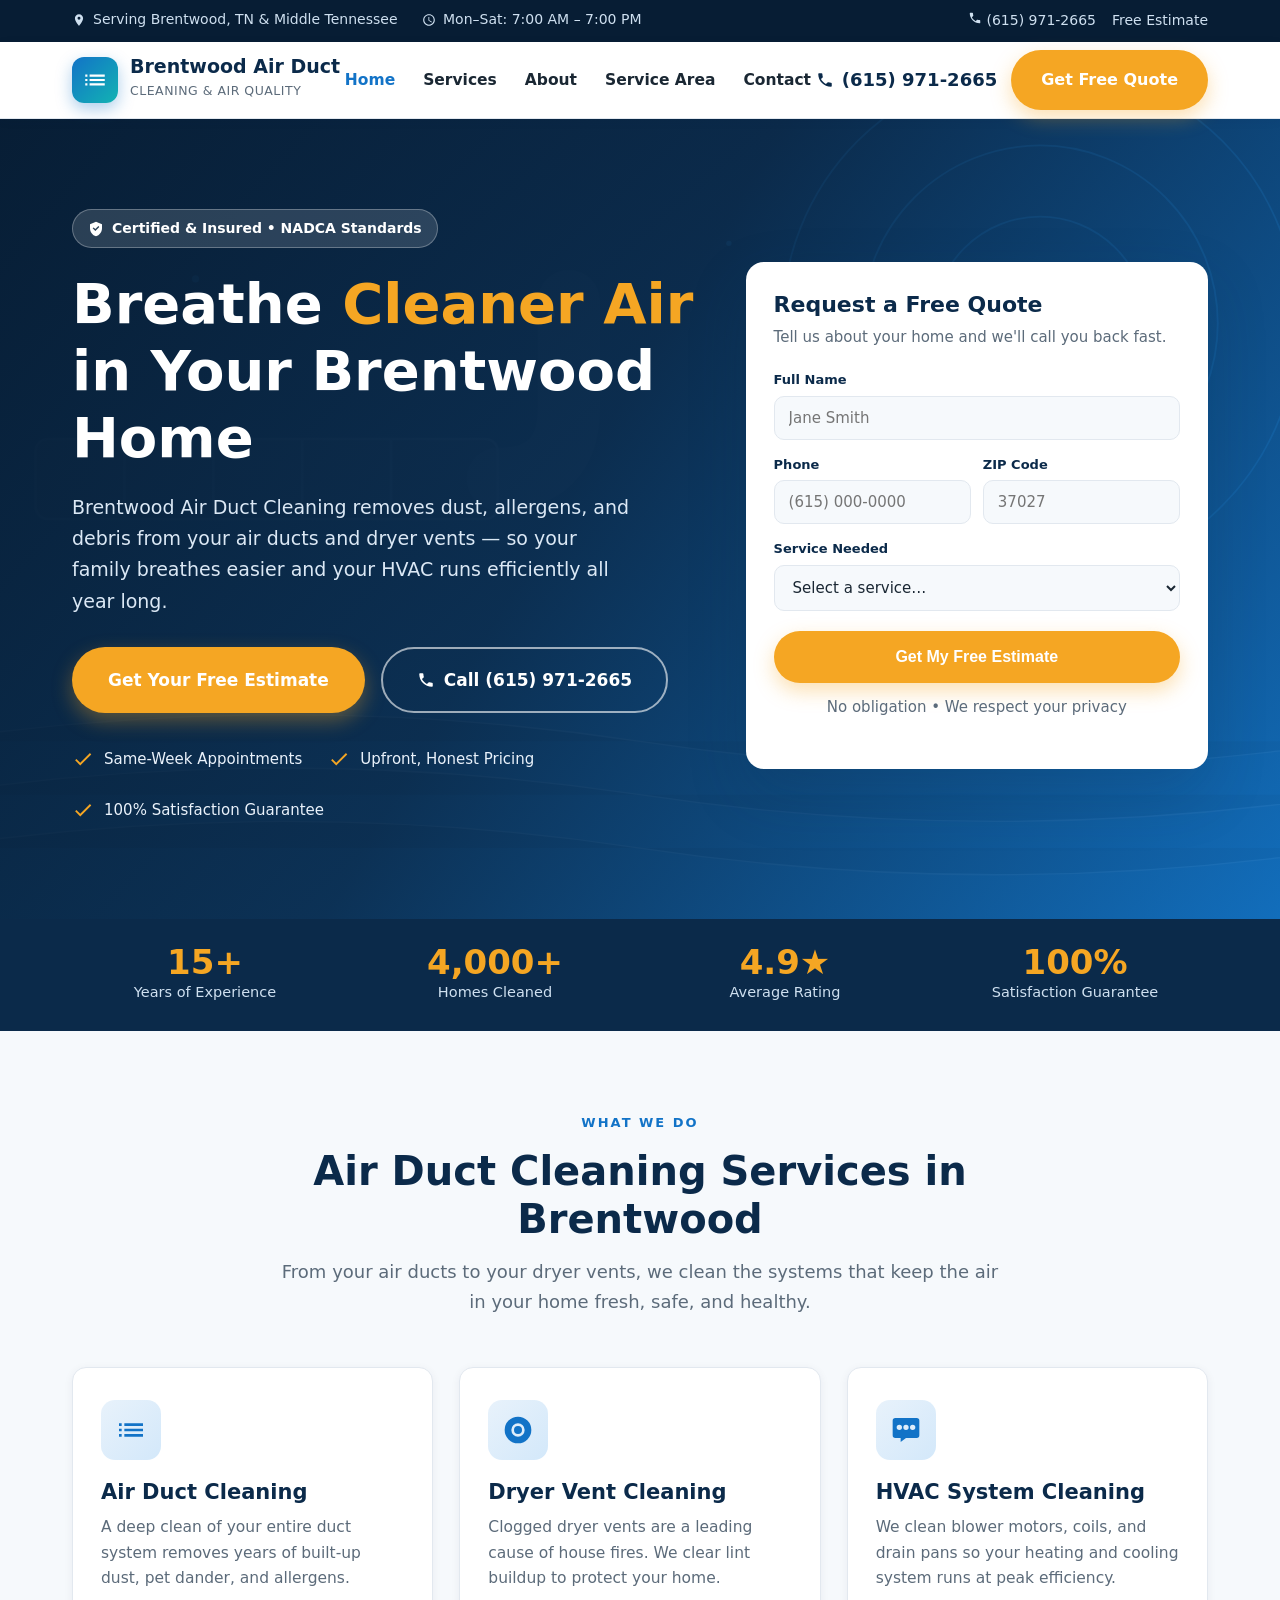
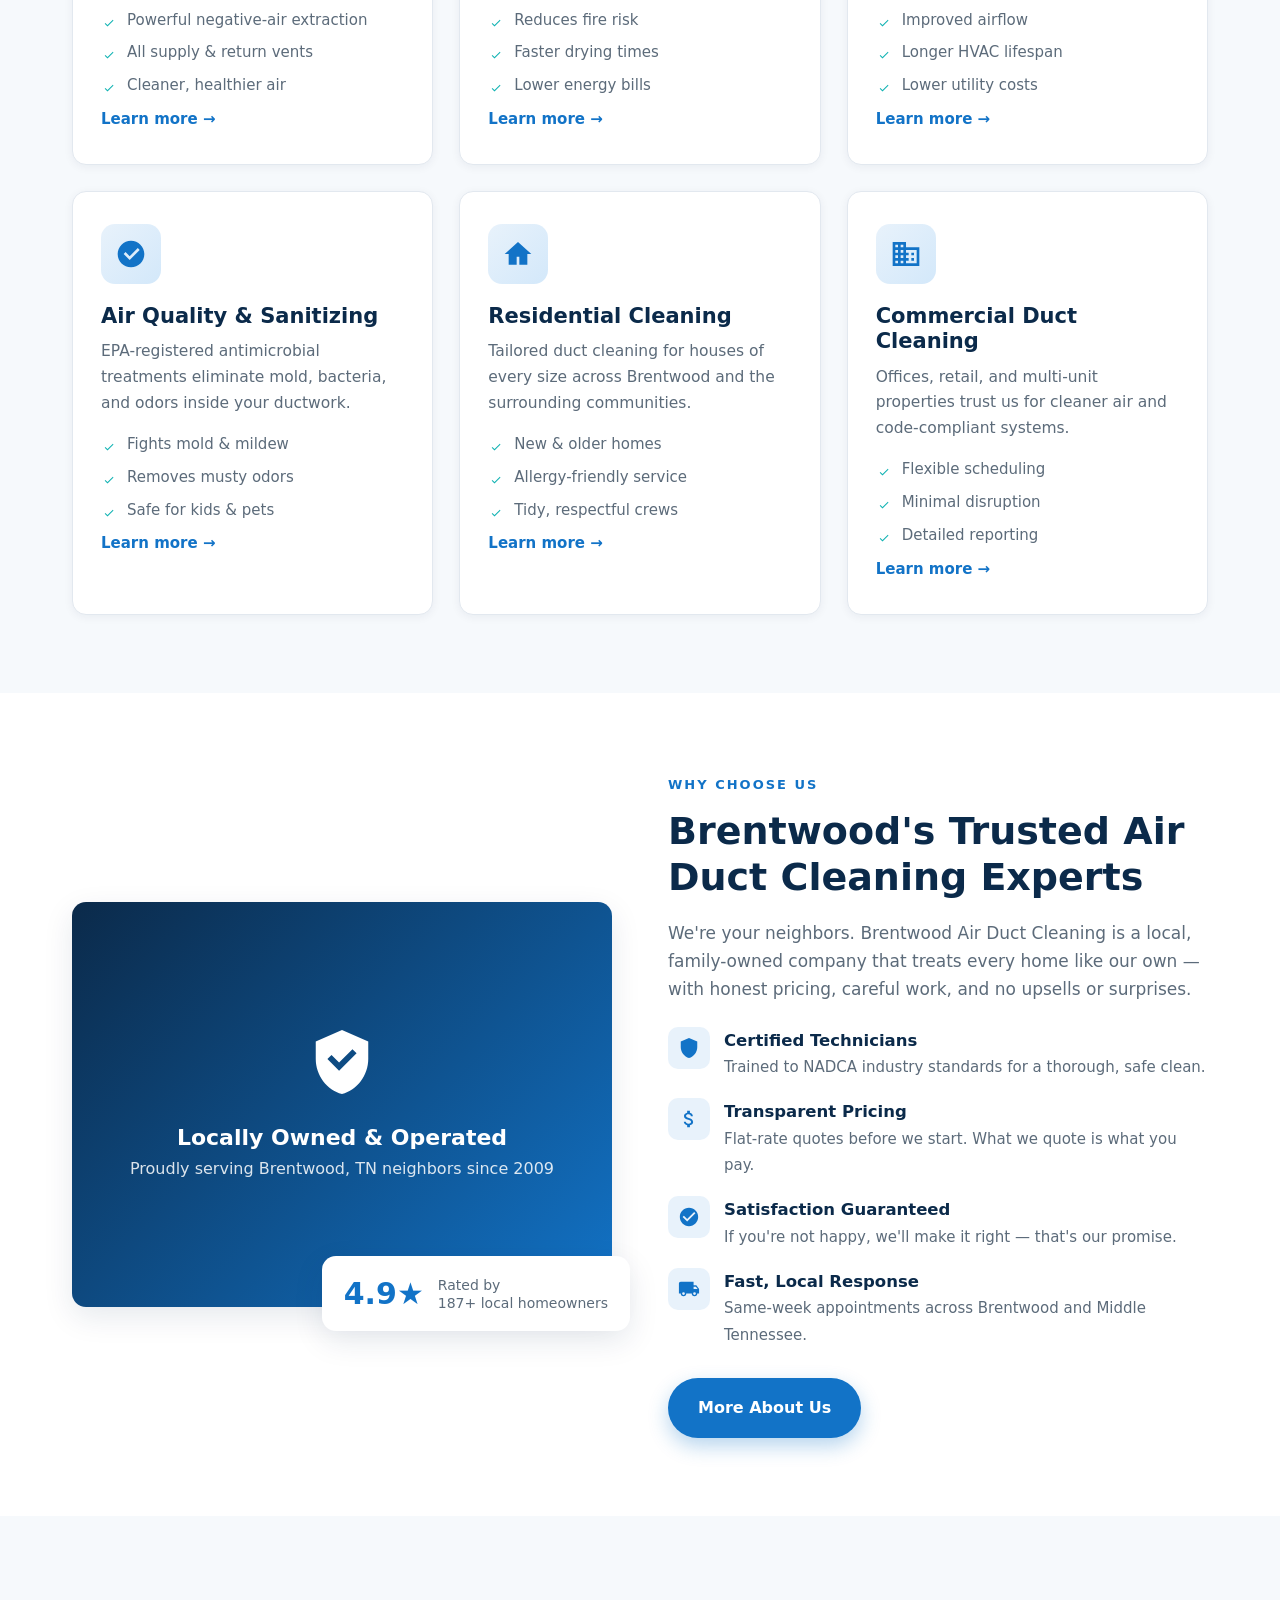
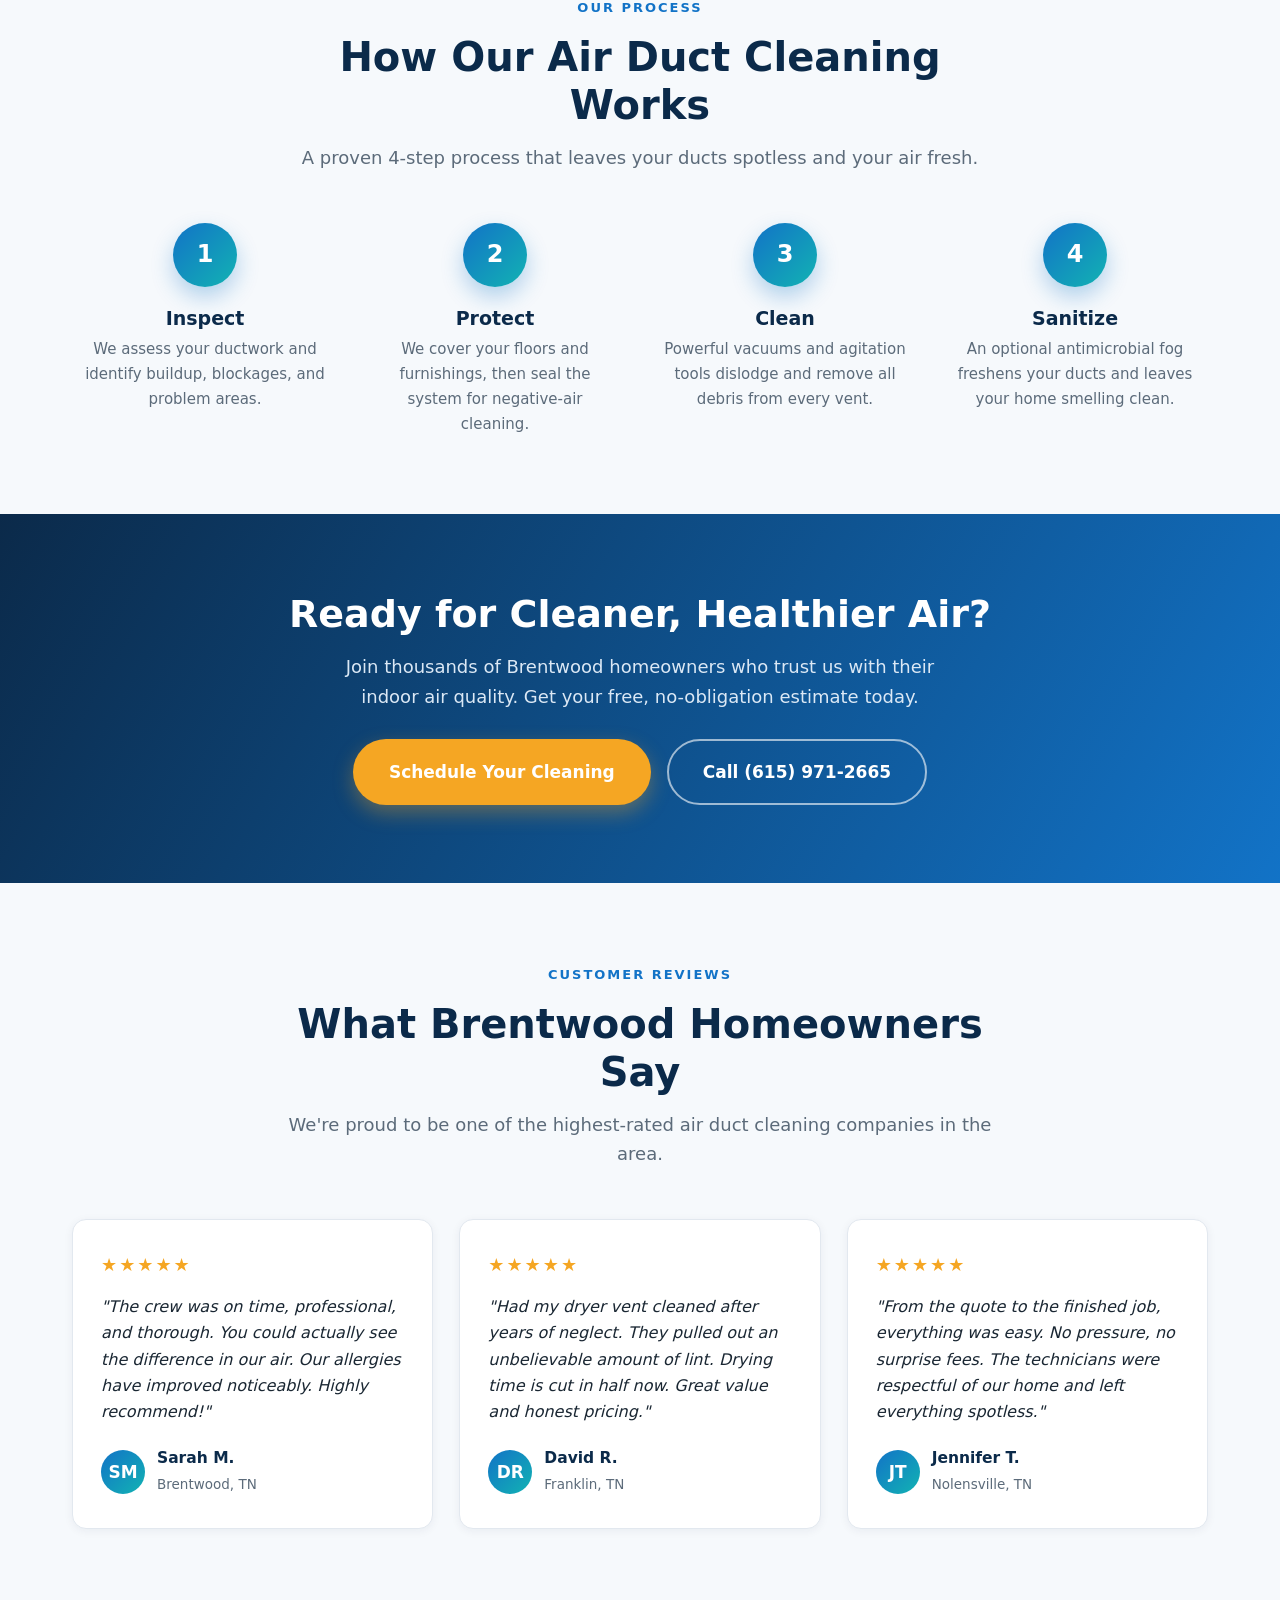
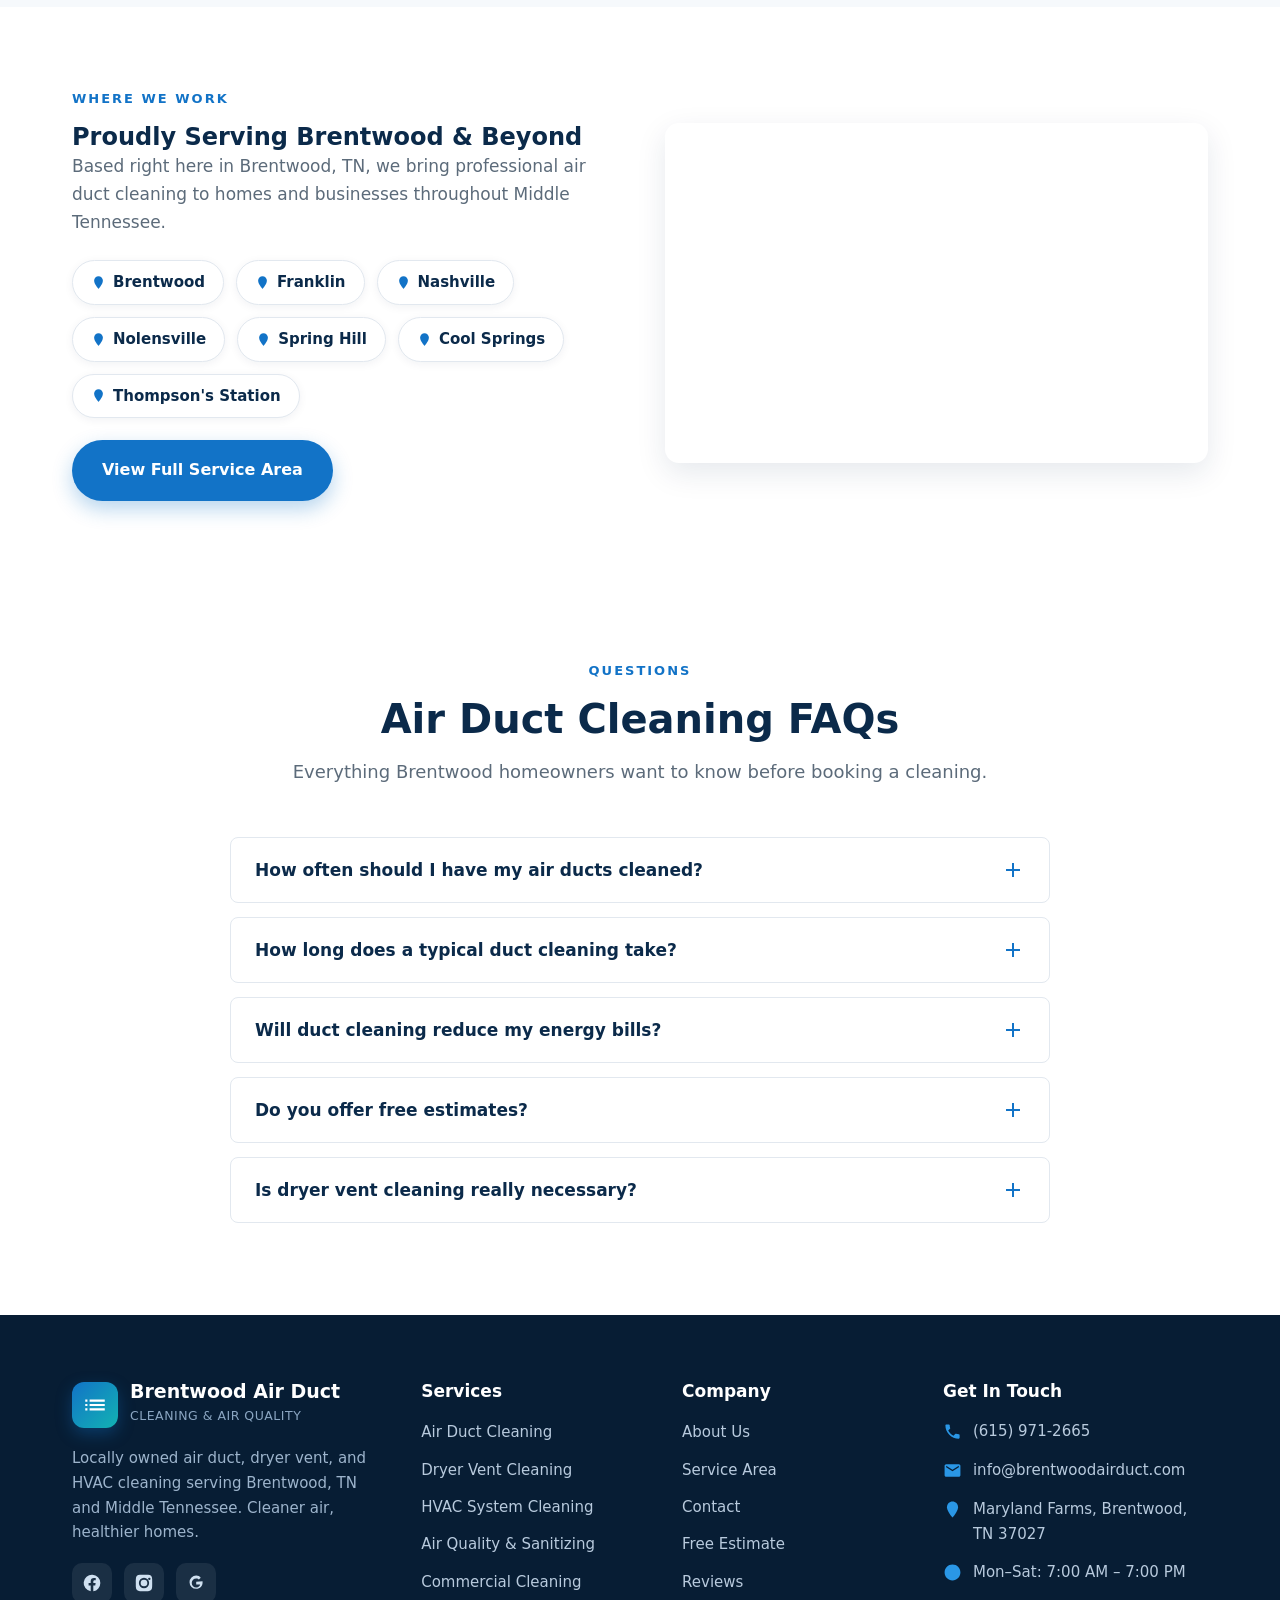
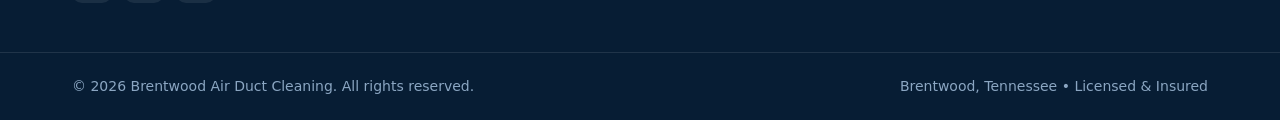
==== index.html @ 7ad4bf5a "Build Brentwood Air Duct Cleaning website Add a responsive, SEO-optimized static marketing site for " ====
<!DOCTYPE html>
<html lang="en">
<head>
  <meta charset="UTF-8" />
  <meta name="viewport" content="width=device-width, initial-scale=1.0" />
  <title>Brentwood Air Duct Cleaning | Air Duct &amp; Dryer Vent Cleaning in Brentwood, TN</title>
  <meta name="description" content="Professional air duct cleaning in Brentwood, TN. Brentwood Air Duct Cleaning improves your indoor air quality with certified duct, dryer vent & HVAC cleaning. Free estimates — call (615) 971-2665." />
  <meta name="keywords" content="air duct cleaning Brentwood TN, duct cleaning Brentwood, dryer vent cleaning Brentwood, HVAC cleaning Brentwood Tennessee, indoor air quality Brentwood" />
  <link rel="canonical" href="https://www.brentwoodairduct.com/" />
  <meta name="robots" content="index, follow" />

  <!-- Open Graph -->
  <meta property="og:type" content="website" />
  <meta property="og:title" content="Brentwood Air Duct Cleaning | Breathe Cleaner Air in Brentwood, TN" />
  <meta property="og:description" content="Certified air duct, dryer vent & HVAC cleaning serving Brentwood, TN and Middle Tennessee. Free estimates & same-week appointments." />
  <meta property="og:url" content="https://www.brentwoodairduct.com/" />

  <link rel="icon" href="images/favicon.svg" type="image/svg+xml" />
  <link rel="stylesheet" href="css/styles.css" />

  <!-- LocalBusiness Structured Data -->
  <script type="application/ld+json">
  {
    "@context": "https://schema.org",
    "@type": "HVACBusiness",
    "name": "Brentwood Air Duct Cleaning",
    "image": "https://www.brentwoodairduct.com/images/hero.svg",
    "description": "Professional air duct, dryer vent and HVAC system cleaning serving Brentwood, TN and surrounding Middle Tennessee communities.",
    "@id": "https://www.brentwoodairduct.com/",
    "url": "https://www.brentwoodairduct.com/",
    "telephone": "+1-615-971-2665",
    "priceRange": "$$",
    "address": {
      "@type": "PostalAddress",
      "streetAddress": "Maryland Farms",
      "addressLocality": "Brentwood",
      "addressRegion": "TN",
      "postalCode": "37027",
      "addressCountry": "US"
    },
    "geo": { "@type": "GeoCoordinates", "latitude": 35.9701, "longitude": -86.7822 },
    "areaServed": ["Brentwood TN", "Franklin TN", "Nashville TN", "Nolensville TN", "Spring Hill TN"],
    "openingHoursSpecification": [{
      "@type": "OpeningHoursSpecification",
      "dayOfWeek": ["Monday","Tuesday","Wednesday","Thursday","Friday","Saturday"],
      "opens": "07:00", "closes": "19:00"
    }],
    "aggregateRating": { "@type": "AggregateRating", "ratingValue": "4.9", "reviewCount": "187" }
  }
  </script>
</head>
<body>

  <!-- Top bar -->
  <div class="topbar">
    <div class="container">
      <div class="topbar-left">
        <span>
          <svg width="14" height="14" viewBox="0 0 24 24" fill="currentColor"><path d="M12 2C8.13 2 5 5.13 5 9c0 5.25 7 13 7 13s7-7.75 7-13c0-3.87-3.13-7-7-7zm0 9.5A2.5 2.5 0 1 1 12 6.5a2.5 2.5 0 0 1 0 5z"/></svg>
          Serving Brentwood, TN &amp; Middle Tennessee
        </span>
        <span>
          <svg width="14" height="14" viewBox="0 0 24 24" fill="currentColor"><path d="M11.99 2C6.47 2 2 6.48 2 12s4.47 10 9.99 10C17.52 22 22 17.52 22 12S17.52 2 11.99 2zM12 20c-4.42 0-8-3.58-8-8s3.58-8 8-8 8 3.58 8 8-3.58 8-8 8zm.5-13H11v6l5.25 3.15.75-1.23-4.5-2.67z"/></svg>
          Mon–Sat: 7:00 AM – 7:00 PM
        </span>
      </div>
      <div class="topbar-right">
        <a href="tel:+16159712665">
          <svg width="14" height="14" viewBox="0 0 24 24" fill="currentColor"><path d="M6.62 10.79c1.44 2.83 3.76 5.14 6.59 6.59l2.2-2.2c.27-.27.67-.36 1.02-.24 1.12.37 2.33.57 3.57.57.55 0 1 .45 1 1V20c0 .55-.45 1-1 1-9.39 0-17-7.61-17-17 0-.55.45-1 1-1h3.5c.55 0 1 .45 1 1 0 1.25.2 2.45.57 3.57.11.35.03.74-.25 1.02l-2.2 2.2z"/></svg>
          (615) 971-2665
        </a>
        <a href="contact.html">Free Estimate</a>
      </div>
    </div>
  </div>

  <!-- Header -->
  <header class="site-header">
    <div class="container nav">
      <a href="index.html" class="brand">
        <span class="brand-mark" aria-hidden="true">
          <svg viewBox="0 0 24 24" fill="currentColor"><path d="M3 13h2v-2H3v2zm0 4h2v-2H3v2zm0-8h2V7H3v2zm4 4h14v-2H7v2zm0 4h14v-2H7v2zM7 7v2h14V7H7z"/></svg>
        </span>
        <span class="brand-text">
          <b>Brentwood Air Duct</b>
          <span>Cleaning &amp; Air Quality</span>
        </span>
      </a>
      <ul class="nav-links">
        <li><a href="index.html">Home</a></li>
        <li><a href="services.html">Services</a></li>
        <li><a href="about.html">About</a></li>
        <li><a href="service-area.html">Service Area</a></li>
        <li><a href="contact.html">Contact</a></li>
      </ul>
      <div class="nav-cta">
        <a href="tel:+16159712665" class="nav-phone">
          <svg width="18" height="18" viewBox="0 0 24 24" fill="currentColor"><path d="M6.62 10.79c1.44 2.83 3.76 5.14 6.59 6.59l2.2-2.2c.27-.27.67-.36 1.02-.24 1.12.37 2.33.57 3.57.57.55 0 1 .45 1 1V20c0 .55-.45 1-1 1-9.39 0-17-7.61-17-17 0-.55.45-1 1-1h3.5c.55 0 1 .45 1 1 0 1.25.2 2.45.57 3.57.11.35.03.74-.25 1.02l-2.2 2.2z"/></svg>
          (615) 971-2665
        </a>
        <a href="contact.html" class="btn btn-primary">Get Free Quote</a>
      </div>
      <button class="nav-toggle" aria-label="Toggle menu"><span></span><span></span><span></span></button>
    </div>
  </header>

  <!-- Hero -->
  <section class="hero">
    <div class="container hero-grid">
      <div class="hero-copy">
        <span class="hero-badge">
          <svg width="16" height="16" viewBox="0 0 24 24" fill="currentColor"><path d="M12 1 3 5v6c0 5.55 3.84 10.74 9 12 5.16-1.26 9-6.45 9-12V5l-9-4zm-1 14-4-4 1.41-1.41L11 12.17l4.59-4.58L17 9l-6 6z"/></svg>
          Certified &amp; Insured • NADCA Standards
        </span>
        <h1>Breathe <span>Cleaner Air</span> in Your Brentwood Home</h1>
        <p class="lead">Brentwood Air Duct Cleaning removes dust, allergens, and debris from your air ducts and dryer vents — so your family breathes easier and your HVAC runs efficiently all year long.</p>
        <div class="hero-actions">
          <a href="contact.html" class="btn btn-primary btn-lg">Get Your Free Estimate</a>
          <a href="tel:+16159712665" class="btn btn-outline btn-lg">
            <svg width="18" height="18" viewBox="0 0 24 24" fill="currentColor"><path d="M6.62 10.79c1.44 2.83 3.76 5.14 6.59 6.59l2.2-2.2c.27-.27.67-.36 1.02-.24 1.12.37 2.33.57 3.57.57.55 0 1 .45 1 1V20c0 .55-.45 1-1 1-9.39 0-17-7.61-17-17 0-.55.45-1 1-1h3.5c.55 0 1 .45 1 1 0 1.25.2 2.45.57 3.57.11.35.03.74-.25 1.02l-2.2 2.2z"/></svg>
            Call (615) 971-2665
          </a>
        </div>
        <div class="hero-trust">
          <div><svg viewBox="0 0 24 24" fill="currentColor"><path d="M9 16.17 4.83 12l-1.42 1.41L9 19 21 7l-1.41-1.41z"/></svg> Same-Week Appointments</div>
          <div><svg viewBox="0 0 24 24" fill="currentColor"><path d="M9 16.17 4.83 12l-1.42 1.41L9 19 21 7l-1.41-1.41z"/></svg> Upfront, Honest Pricing</div>
          <div><svg viewBox="0 0 24 24" fill="currentColor"><path d="M9 16.17 4.83 12l-1.42 1.41L9 19 21 7l-1.41-1.41z"/></svg> 100% Satisfaction Guarantee</div>
        </div>
      </div>

      <!-- Quote form card -->
      <div class="hero-card">
        <h3>Request a Free Quote</h3>
        <p>Tell us about your home and we'll call you back fast.</p>
        <form data-quote-form id="heroForm">
          <div class="form-success" data-for="heroForm">✓ Thank you! We received your request and will call you shortly.</div>
          <div class="form-row">
            <label for="h-name">Full Name</label>
            <input id="h-name" name="name" type="text" placeholder="Jane Smith" required />
          </div>
          <div class="form-row two">
            <div>
              <label for="h-phone">Phone</label>
              <input id="h-phone" name="phone" type="tel" placeholder="(615) 000-0000" required />
            </div>
            <div>
              <label for="h-zip">ZIP Code</label>
              <input id="h-zip" name="zip" type="text" placeholder="37027" required />
            </div>
          </div>
          <div class="form-row">
            <label for="h-service">Service Needed</label>
            <select id="h-service" name="service" required>
              <option value="">Select a service…</option>
              <option>Air Duct Cleaning</option>
              <option>Dryer Vent Cleaning</option>
              <option>HVAC System Cleaning</option>
              <option>Air Quality / Sanitizing</option>
              <option>Commercial Duct Cleaning</option>
            </select>
          </div>
          <button type="submit" class="btn btn-primary">Get My Free Estimate</button>
          <p class="form-note">No obligation • We respect your privacy</p>
        </form>
      </div>
    </div>
  </section>

  <!-- Trust bar -->
  <div class="trustbar">
    <div class="container">
      <div class="trust-stat"><b>15+</b><span>Years of Experience</span></div>
      <div class="trust-stat"><b>4,000+</b><span>Homes Cleaned</span></div>
      <div class="trust-stat"><b>4.9★</b><span>Average Rating</span></div>
      <div class="trust-stat"><b>100%</b><span>Satisfaction Guarantee</span></div>
    </div>
  </div>

  <!-- Services -->
  <section class="services" id="services">
    <div class="container">
      <div class="section-head">
        <span class="eyebrow">What We Do</span>
        <h2>Air Duct Cleaning Services in Brentwood</h2>
        <p>From your air ducts to your dryer vents, we clean the systems that keep the air in your home fresh, safe, and healthy.</p>
      </div>
      <div class="cards">
        <div class="card">
          <div class="card-icon"><svg viewBox="0 0 24 24" fill="currentColor"><path d="M3 13h2v-2H3v2zm4 0h14v-2H7v2zM3 17h2v-2H3v2zm4 0h14v-2H7v2zM3 9h2V7H3v2zm4 0h14V7H7v2z"/></svg></div>
          <h3>Air Duct Cleaning</h3>
          <p>A deep clean of your entire duct system removes years of built-up dust, pet dander, and allergens.</p>
          <ul>
            <li>Powerful negative-air extraction</li>
            <li>All supply &amp; return vents</li>
            <li>Cleaner, healthier air</li>
          </ul>
          <a href="services.html#air-duct" class="card-link">Learn more →</a>
        </div>
        <div class="card">
          <div class="card-icon"><svg viewBox="0 0 24 24" fill="currentColor"><path d="M12 2a10 10 0 1 0 10 10A10 10 0 0 0 12 2zm0 15a5 5 0 1 1 5-5 5 5 0 0 1-5 5zm0-8a3 3 0 1 0 3 3 3 3 0 0 0-3-3z"/></svg></div>
          <h3>Dryer Vent Cleaning</h3>
          <p>Clogged dryer vents are a leading cause of house fires. We clear lint buildup to protect your home.</p>
          <ul>
            <li>Reduces fire risk</li>
            <li>Faster drying times</li>
            <li>Lower energy bills</li>
          </ul>
          <a href="services.html#dryer-vent" class="card-link">Learn more →</a>
        </div>
        <div class="card">
          <div class="card-icon"><svg viewBox="0 0 24 24" fill="currentColor"><path d="M20 3H4a2 2 0 0 0-2 2v11a2 2 0 0 0 2 2h4v3l4-3h8a2 2 0 0 0 2-2V5a2 2 0 0 0-2-2zM7 12a2 2 0 1 1 2-2 2 2 0 0 1-2 2zm5 0a2 2 0 1 1 2-2 2 2 0 0 1-2 2zm5 0a2 2 0 1 1 2-2 2 2 0 0 1-2 2z"/></svg></div>
          <h3>HVAC System Cleaning</h3>
          <p>We clean blower motors, coils, and drain pans so your heating and cooling system runs at peak efficiency.</p>
          <ul>
            <li>Improved airflow</li>
            <li>Longer HVAC lifespan</li>
            <li>Lower utility costs</li>
          </ul>
          <a href="services.html#hvac" class="card-link">Learn more →</a>
        </div>
        <div class="card">
          <div class="card-icon"><svg viewBox="0 0 24 24" fill="currentColor"><path d="M12 2C6.48 2 2 6.48 2 12s4.48 10 10 10 10-4.48 10-10S17.52 2 12 2zm-1 14.5-4.5-4.5 1.41-1.41L11 13.67l6.09-6.09L18.5 9z"/></svg></div>
          <h3>Air Quality &amp; Sanitizing</h3>
          <p>EPA-registered antimicrobial treatments eliminate mold, bacteria, and odors inside your ductwork.</p>
          <ul>
            <li>Fights mold &amp; mildew</li>
            <li>Removes musty odors</li>
            <li>Safe for kids &amp; pets</li>
          </ul>
          <a href="services.html#air-quality" class="card-link">Learn more →</a>
        </div>
        <div class="card">
          <div class="card-icon"><svg viewBox="0 0 24 24" fill="currentColor"><path d="M12 3 2 12h3v8h6v-6h2v6h6v-8h3L12 3z"/></svg></div>
          <h3>Residential Cleaning</h3>
          <p>Tailored duct cleaning for houses of every size across Brentwood and the surrounding communities.</p>
          <ul>
            <li>New &amp; older homes</li>
            <li>Allergy-friendly service</li>
            <li>Tidy, respectful crews</li>
          </ul>
          <a href="services.html#residential" class="card-link">Learn more →</a>
        </div>
        <div class="card">
          <div class="card-icon"><svg viewBox="0 0 24 24" fill="currentColor"><path d="M12 7V3H2v18h20V7H12zM6 19H4v-2h2v2zm0-4H4v-2h2v2zm0-4H4V9h2v2zm0-4H4V5h2v2zm4 12H8v-2h2v2zm0-4H8v-2h2v2zm0-4H8V9h2v2zm0-4H8V5h2v2zm10 12h-8v-2h2v-2h-2v-2h2v-2h-2V9h8v10zm-2-8h-2v2h2v-2zm0 4h-2v2h2v-2z"/></svg></div>
          <h3>Commercial Duct Cleaning</h3>
          <p>Offices, retail, and multi-unit properties trust us for cleaner air and code-compliant systems.</p>
          <ul>
            <li>Flexible scheduling</li>
            <li>Minimal disruption</li>
            <li>Detailed reporting</li>
          </ul>
          <a href="services.html#commercial" class="card-link">Learn more →</a>
        </div>
      </div>
    </div>
  </section>

  <!-- About / Why -->
  <section class="about">
    <div class="container split">
      <div class="split-media">
        <div class="media-box">
          <div>
            <svg width="70" height="70" viewBox="0 0 24 24" fill="currentColor" style="margin:0 auto 14px;"><path d="M12 1 3 5v6c0 5.55 3.84 10.74 9 12 5.16-1.26 9-6.45 9-12V5l-9-4zm-1 14-4-4 1.41-1.41L11 12.17l4.59-4.58L17 9l-6 6z"/></svg>
            <b style="font-size:22px;display:block;">Locally Owned &amp; Operated</b>
            <span style="opacity:.85;">Proudly serving Brentwood, TN neighbors since 2009</span>
          </div>
        </div>
        <div class="badge-float">
          <span class="bf-num">4.9★</span>
          <span>Rated by<br>187+ local homeowners</span>
        </div>
      </div>
      <div>
        <span class="eyebrow">Why Choose Us</span>
        <h2>Brentwood's Trusted Air Duct Cleaning Experts</h2>
        <p>We're your neighbors. Brentwood Air Duct Cleaning is a local, family-owned company that treats every home like our own — with honest pricing, careful work, and no upsells or surprises.</p>
        <ul class="feature-list">
          <li>
            <span class="fi"><svg viewBox="0 0 24 24" fill="currentColor"><path d="M12 1 3 5v6c0 5.55 3.84 10.74 9 12 5.16-1.26 9-6.45 9-12V5z"/></svg></span>
            <div><b>Certified Technicians</b><span>Trained to NADCA industry standards for a thorough, safe clean.</span></div>
          </li>
          <li>
            <span class="fi"><svg viewBox="0 0 24 24" fill="currentColor"><path d="M11.8 10.9c-2.27-.59-3-1.2-3-2.15 0-1.09 1.01-1.85 2.7-1.85 1.78 0 2.44.85 2.5 2.1h2.21c-.07-1.72-1.12-3.3-3.21-3.81V3h-3v2.16c-1.94.42-3.5 1.68-3.5 3.61 0 2.31 1.91 3.46 4.7 4.13 2.5.6 3 1.48 3 2.41 0 .69-.49 1.79-2.7 1.79-2.06 0-2.87-.92-2.98-2.1h-2.2c.12 2.19 1.76 3.42 3.68 3.83V21h3v-2.15c1.95-.37 3.5-1.5 3.5-3.55 0-2.84-2.43-3.81-4.7-4.4z"/></svg></span>
            <div><b>Transparent Pricing</b><span>Flat-rate quotes before we start. What we quote is what you pay.</span></div>
          </li>
          <li>
            <span class="fi"><svg viewBox="0 0 24 24" fill="currentColor"><path d="M12 2C6.48 2 2 6.48 2 12s4.48 10 10 10 10-4.48 10-10S17.52 2 12 2zm-2 15-5-5 1.41-1.41L10 14.17l7.59-7.59L19 8l-9 9z"/></svg></span>
            <div><b>Satisfaction Guaranteed</b><span>If you're not happy, we'll make it right — that's our promise.</span></div>
          </li>
          <li>
            <span class="fi"><svg viewBox="0 0 24 24" fill="currentColor"><path d="M20 8h-3V4H3c-1.1 0-2 .9-2 2v11h2a3 3 0 0 0 6 0h6a3 3 0 0 0 6 0h2v-5l-3-4zM6 18.5A1.5 1.5 0 1 1 7.5 17 1.5 1.5 0 0 1 6 18.5zM18 18.5A1.5 1.5 0 1 1 19.5 17 1.5 1.5 0 0 1 18 18.5zM17 12V9.5h2.5L21.46 12z"/></svg></span>
            <div><b>Fast, Local Response</b><span>Same-week appointments across Brentwood and Middle Tennessee.</span></div>
          </li>
        </ul>
        <a href="about.html" class="btn btn-blue">More About Us</a>
      </div>
    </div>
  </section>

  <!-- Process -->
  <section class="process">
    <div class="container">
      <div class="section-head">
        <span class="eyebrow">Our Process</span>
        <h2>How Our Air Duct Cleaning Works</h2>
        <p>A proven 4-step process that leaves your ducts spotless and your air fresh.</p>
      </div>
      <div class="steps">
        <div class="step">
          <div class="step-num">1</div>
          <h3>Inspect</h3>
          <p>We assess your ductwork and identify buildup, blockages, and problem areas.</p>
        </div>
        <div class="step">
          <div class="step-num">2</div>
          <h3>Protect</h3>
          <p>We cover your floors and furnishings, then seal the system for negative-air cleaning.</p>
        </div>
        <div class="step">
          <div class="step-num">3</div>
          <h3>Clean</h3>
          <p>Powerful vacuums and agitation tools dislodge and remove all debris from every vent.</p>
        </div>
        <div class="step">
          <div class="step-num">4</div>
          <h3>Sanitize</h3>
          <p>An optional antimicrobial fog freshens your ducts and leaves your home smelling clean.</p>
        </div>
      </div>
    </div>
  </section>

  <!-- CTA band -->
  <section class="cta-band">
    <div class="container">
      <h2>Ready for Cleaner, Healthier Air?</h2>
      <p>Join thousands of Brentwood homeowners who trust us with their indoor air quality. Get your free, no-obligation estimate today.</p>
      <div class="cta-actions">
        <a href="contact.html" class="btn btn-primary btn-lg">Schedule Your Cleaning</a>
        <a href="tel:+16159712665" class="btn btn-outline btn-lg">Call (615) 971-2665</a>
      </div>
    </div>
  </section>

  <!-- Reviews -->
  <section class="reviews">
    <div class="container">
      <div class="section-head">
        <span class="eyebrow">Customer Reviews</span>
        <h2>What Brentwood Homeowners Say</h2>
        <p>We're proud to be one of the highest-rated air duct cleaning companies in the area.</p>
      </div>
      <div class="review-grid">
        <div class="review">
          <div class="stars">★★★★★</div>
          <p>"The crew was on time, professional, and thorough. You could actually see the difference in our air. Our allergies have improved noticeably. Highly recommend!"</p>
          <div class="review-author">
            <span class="avatar">SM</span>
            <div><b>Sarah M.</b><span>Brentwood, TN</span></div>
          </div>
        </div>
        <div class="review">
          <div class="stars">★★★★★</div>
          <p>"Had my dryer vent cleaned after years of neglect. They pulled out an unbelievable amount of lint. Drying time is cut in half now. Great value and honest pricing."</p>
          <div class="review-author">
            <span class="avatar">DR</span>
            <div><b>David R.</b><span>Franklin, TN</span></div>
          </div>
        </div>
        <div class="review">
          <div class="stars">★★★★★</div>
          <p>"From the quote to the finished job, everything was easy. No pressure, no surprise fees. The technicians were respectful of our home and left everything spotless."</p>
          <div class="review-author">
            <span class="avatar">JT</span>
            <div><b>Jennifer T.</b><span>Nolensville, TN</span></div>
          </div>
        </div>
      </div>
    </div>
  </section>

  <!-- Service area -->
  <section class="service-area">
    <div class="container area-grid">
      <div>
        <span class="eyebrow">Where We Work</span>
        <h2>Proudly Serving Brentwood &amp; Beyond</h2>
        <p style="color:var(--muted);font-size:17px;">Based right here in Brentwood, TN, we bring professional air duct cleaning to homes and businesses throughout Middle Tennessee.</p>
        <div class="area-list">
          <span><svg viewBox="0 0 24 24" fill="currentColor"><path d="M12 2C8.13 2 5 5.13 5 9c0 5.25 7 13 7 13s7-7.75 7-13c0-3.87-3.13-7-7-7z"/></svg> Brentwood</span>
          <span><svg viewBox="0 0 24 24" fill="currentColor"><path d="M12 2C8.13 2 5 5.13 5 9c0 5.25 7 13 7 13s7-7.75 7-13c0-3.87-3.13-7-7-7z"/></svg> Franklin</span>
          <span><svg viewBox="0 0 24 24" fill="currentColor"><path d="M12 2C8.13 2 5 5.13 5 9c0 5.25 7 13 7 13s7-7.75 7-13c0-3.87-3.13-7-7-7z"/></svg> Nashville</span>
          <span><svg viewBox="0 0 24 24" fill="currentColor"><path d="M12 2C8.13 2 5 5.13 5 9c0 5.25 7 13 7 13s7-7.75 7-13c0-3.87-3.13-7-7-7z"/></svg> Nolensville</span>
          <span><svg viewBox="0 0 24 24" fill="currentColor"><path d="M12 2C8.13 2 5 5.13 5 9c0 5.25 7 13 7 13s7-7.75 7-13c0-3.87-3.13-7-7-7z"/></svg> Spring Hill</span>
          <span><svg viewBox="0 0 24 24" fill="currentColor"><path d="M12 2C8.13 2 5 5.13 5 9c0 5.25 7 13 7 13s7-7.75 7-13c0-3.87-3.13-7-7-7z"/></svg> Cool Springs</span>
          <span><svg viewBox="0 0 24 24" fill="currentColor"><path d="M12 2C8.13 2 5 5.13 5 9c0 5.25 7 13 7 13s7-7.75 7-13c0-3.87-3.13-7-7-7z"/></svg> Thompson's Station</span>
        </div>
        <p style="margin-top:22px;"><a href="service-area.html" class="btn btn-blue">View Full Service Area</a></p>
      </div>
      <div class="area-map">
        <iframe
          title="Brentwood, TN service area map"
          src="https://www.google.com/maps?q=Brentwood,+TN&output=embed"
          loading="lazy" referrerpolicy="no-referrer-when-downgrade"></iframe>
      </div>
    </div>
  </section>

  <!-- FAQ -->
  <section class="faq">
    <div class="container">
      <div class="section-head">
        <span class="eyebrow">Questions</span>
        <h2>Air Duct Cleaning FAQs</h2>
        <p>Everything Brentwood homeowners want to know before booking a cleaning.</p>
      </div>
      <div class="faq-wrap">
        <div class="faq-item">
          <button class="faq-q">How often should I have my air ducts cleaned?
            <svg class="ico" viewBox="0 0 24 24" fill="currentColor"><path d="M19 13h-6v6h-2v-6H5v-2h6V5h2v6h6v2z"/></svg>
          </button>
          <div class="faq-a"><p>The NADCA recommends cleaning residential air ducts every 3 to 5 years. Homes with pets, allergy sufferers, recent renovations, or smokers may benefit from more frequent cleaning.</p></div>
        </div>
        <div class="faq-item">
          <button class="faq-q">How long does a typical duct cleaning take?
            <svg class="ico" viewBox="0 0 24 24" fill="currentColor"><path d="M19 13h-6v6h-2v-6H5v-2h6V5h2v6h6v2z"/></svg>
          </button>
          <div class="faq-a"><p>Most residential air duct cleanings take between 2 and 4 hours, depending on the size of your home and the number of vents and HVAC units. We'll give you an accurate time estimate with your quote.</p></div>
        </div>
        <div class="faq-item">
          <button class="faq-q">Will duct cleaning reduce my energy bills?
            <svg class="ico" viewBox="0 0 24 24" fill="currentColor"><path d="M19 13h-6v6h-2v-6H5v-2h6V5h2v6h6v2z"/></svg>
          </button>
          <div class="faq-a"><p>Yes — when your ducts and HVAC components are free of debris, air flows more freely and your system doesn't have to work as hard. Many homeowners see improved efficiency and lower heating and cooling costs.</p></div>
        </div>
        <div class="faq-item">
          <button class="faq-q">Do you offer free estimates?
            <svg class="ico" viewBox="0 0 24 24" fill="currentColor"><path d="M19 13h-6v6h-2v-6H5v-2h6V5h2v6h6v2z"/></svg>
          </button>
          <div class="faq-a"><p>Absolutely. Every quote is free and comes with no obligation. Just call us at (615) 971-2665 or fill out our online form and we'll get right back to you.</p></div>
        </div>
        <div class="faq-item">
          <button class="faq-q">Is dryer vent cleaning really necessary?
            <svg class="ico" viewBox="0 0 24 24" fill="currentColor"><path d="M19 13h-6v6h-2v-6H5v-2h6V5h2v6h6v2z"/></svg>
          </button>
          <div class="faq-a"><p>Yes. Lint buildup in dryer vents causes thousands of house fires each year. Regular cleaning reduces fire risk, shortens drying times, and extends the life of your dryer. We recommend cleaning your dryer vent annually.</p></div>
        </div>
      </div>
    </div>
  </section>

  <!-- Footer -->
  <footer class="site-footer">
    <div class="container footer-grid">
      <div class="footer-brand">
        <a href="index.html" class="brand">
          <span class="brand-mark" aria-hidden="true">
            <svg viewBox="0 0 24 24" fill="currentColor"><path d="M3 13h2v-2H3v2zm0 4h2v-2H3v2zm0-8h2V7H3v2zm4 4h14v-2H7v2zm0 4h14v-2H7v2zM7 7v2h14V7H7z"/></svg>
          </span>
          <span class="brand-text">
            <b>Brentwood Air Duct</b>
            <span>Cleaning &amp; Air Quality</span>
          </span>
        </a>
        <p>Locally owned air duct, dryer vent, and HVAC cleaning serving Brentwood, TN and Middle Tennessee. Cleaner air, healthier homes.</p>
        <div class="footer-social">
          <a href="#" aria-label="Facebook"><svg viewBox="0 0 24 24" fill="currentColor"><path d="M22 12a10 10 0 1 0-11.56 9.88v-6.99H7.9V12h2.54V9.8c0-2.5 1.49-3.89 3.78-3.89 1.09 0 2.24.2 2.24.2v2.46h-1.26c-1.24 0-1.63.77-1.63 1.56V12h2.78l-.44 2.89h-2.34v6.99A10 10 0 0 0 22 12z"/></svg></a>
          <a href="#" aria-label="Instagram"><svg viewBox="0 0 24 24" fill="currentColor"><path d="M12 2.16c3.2 0 3.58 0 4.85.07 3.25.15 4.77 1.69 4.92 4.92.06 1.27.07 1.65.07 4.85s0 3.58-.07 4.85c-.15 3.23-1.66 4.77-4.92 4.92-1.27.06-1.65.07-4.85.07s-3.58 0-4.85-.07c-3.26-.15-4.77-1.7-4.92-4.92-.06-1.27-.07-1.65-.07-4.85s0-3.58.07-4.85C2.38 3.92 3.9 2.38 7.15 2.23 8.42 2.17 8.8 2.16 12 2.16zm0 3.68a6.16 6.16 0 1 0 0 12.32 6.16 6.16 0 0 0 0-12.32zm0 10.16a4 4 0 1 1 0-8 4 4 0 0 1 0 8zm6.41-10.4a1.44 1.44 0 1 0 0 2.88 1.44 1.44 0 0 0 0-2.88z"/></svg></a>
          <a href="#" aria-label="Google"><svg viewBox="0 0 24 24" fill="currentColor"><path d="M12.24 10.4v3.36h4.71c-.19 1.22-1.4 3.58-4.71 3.58a5.34 5.34 0 0 1 0-10.68c1.58 0 2.63.67 3.24 1.24l2.21-2.13C16.46 3.9 14.55 3 12.24 3a8 8 0 1 0 0 16c4.62 0 7.68-3.25 7.68-7.83 0-.53-.06-.93-.13-1.33z"/></svg></a>
        </div>
      </div>
      <div>
        <h4>Services</h4>
        <ul class="footer-links">
          <li><a href="services.html#air-duct">Air Duct Cleaning</a></li>
          <li><a href="services.html#dryer-vent">Dryer Vent Cleaning</a></li>
          <li><a href="services.html#hvac">HVAC System Cleaning</a></li>
          <li><a href="services.html#air-quality">Air Quality &amp; Sanitizing</a></li>
          <li><a href="services.html#commercial">Commercial Cleaning</a></li>
        </ul>
      </div>
      <div>
        <h4>Company</h4>
        <ul class="footer-links">
          <li><a href="about.html">About Us</a></li>
          <li><a href="service-area.html">Service Area</a></li>
          <li><a href="contact.html">Contact</a></li>
          <li><a href="contact.html">Free Estimate</a></li>
          <li><a href="index.html#services">Reviews</a></li>
        </ul>
      </div>
      <div>
        <h4>Get In Touch</h4>
        <ul class="footer-contact">
          <li><svg viewBox="0 0 24 24" fill="currentColor"><path d="M6.62 10.79c1.44 2.83 3.76 5.14 6.59 6.59l2.2-2.2c.27-.27.67-.36 1.02-.24 1.12.37 2.33.57 3.57.57.55 0 1 .45 1 1V20c0 .55-.45 1-1 1-9.39 0-17-7.61-17-17 0-.55.45-1 1-1h3.5c.55 0 1 .45 1 1 0 1.25.2 2.45.57 3.57.11.35.03.74-.25 1.02l-2.2 2.2z"/></svg> <a href="tel:+16159712665">(615) 971-2665</a></li>
          <li><svg viewBox="0 0 24 24" fill="currentColor"><path d="M20 4H4c-1.1 0-2 .9-2 2v12c0 1.1.9 2 2 2h16c1.1 0 2-.9 2-2V6c0-1.1-.9-2-2-2zm0 4-8 5-8-5V6l8 5 8-5v2z"/></svg> <a href="mailto:info@brentwoodairduct.com">info@brentwoodairduct.com</a></li>
          <li><svg viewBox="0 0 24 24" fill="currentColor"><path d="M12 2C8.13 2 5 5.13 5 9c0 5.25 7 13 7 13s7-7.75 7-13c0-3.87-3.13-7-7-7z"/></svg> Maryland Farms, Brentwood, TN 37027</li>
          <li><svg viewBox="0 0 24 24" fill="currentColor"><path d="M11.99 2C6.47 2 2 6.48 2 12s4.47 10 9.99 10C17.52 22 22 17.52 22 12S17.52 2 11.99 2zM12.5 7H11v6l5.25 3.15.75-1.23-4.5-2.67z"/></svg> Mon–Sat: 7:00 AM – 7:00 PM</li>
        </ul>
      </div>
    </div>
    <div class="footer-bottom">
      <div class="container">
        <span>© <span data-year>2026</span> Brentwood Air Duct Cleaning. All rights reserved.</span>
        <span>Brentwood, Tennessee • Licensed &amp; Insured</span>
      </div>
    </div>
  </footer>

  <a href="tel:+16159712665" class="float-call" aria-label="Call now">
    <svg viewBox="0 0 24 24" fill="currentColor"><path d="M6.62 10.79c1.44 2.83 3.76 5.14 6.59 6.59l2.2-2.2c.27-.27.67-.36 1.02-.24 1.12.37 2.33.57 3.57.57.55 0 1 .45 1 1V20c0 .55-.45 1-1 1-9.39 0-17-7.61-17-17 0-.55.45-1 1-1h3.5c.55 0 1 .45 1 1 0 1.25.2 2.45.57 3.57.11.35.03.74-.25 1.02l-2.2 2.2z"/></svg>
  </a>

  <script src="js/main.js"></script>
</body>
</html>
---- css/styles.css ----
/* ==========================================================================
   Brentwood Air Duct Cleaning — Stylesheet
   ========================================================================== */

:root {
  --navy: #0b2a4a;
  --navy-dark: #071d34;
  --blue: #1273c7;
  --blue-light: #2a97e6;
  --sky: #e8f2fb;
  --teal: #12b3b3;
  --accent: #f5a623;
  --accent-dark: #e08e0b;
  --ink: #1a2733;
  --muted: #5c6b7a;
  --line: #e2e8ef;
  --bg: #ffffff;
  --bg-soft: #f6f9fc;
  --white: #ffffff;
  --radius: 14px;
  --radius-sm: 8px;
  --shadow-sm: 0 2px 10px rgba(11, 42, 74, 0.06);
  --shadow: 0 10px 30px rgba(11, 42, 74, 0.1);
  --shadow-lg: 0 24px 60px rgba(11, 42, 74, 0.18);
  --maxw: 1180px;
  --font: "Segoe UI", system-ui, -apple-system, Roboto, Helvetica, Arial, sans-serif;
  --head: "Segoe UI", system-ui, -apple-system, Roboto, Helvetica, Arial, sans-serif;
}

* { margin: 0; padding: 0; box-sizing: border-box; }

html { scroll-behavior: smooth; }

body {
  font-family: var(--font);
  color: var(--ink);
  line-height: 1.65;
  background: var(--bg);
  -webkit-font-smoothing: antialiased;
}

img { max-width: 100%; display: block; }

a { color: var(--blue); text-decoration: none; transition: color .2s ease; }
a:hover { color: var(--blue-light); }

h1, h2, h3, h4 { font-family: var(--head); line-height: 1.2; color: var(--navy); font-weight: 700; }

.container { width: 100%; max-width: var(--maxw); margin: 0 auto; padding: 0 22px; }

section { padding: 78px 0; }

.eyebrow {
  display: inline-block;
  text-transform: uppercase;
  letter-spacing: 2px;
  font-size: 13px;
  font-weight: 700;
  color: var(--blue);
  margin-bottom: 14px;
}

.section-head { max-width: 720px; margin: 0 auto 50px; text-align: center; }
.section-head h2 { font-size: clamp(28px, 4vw, 40px); margin-bottom: 14px; }
.section-head p { color: var(--muted); font-size: 18px; }

/* ---------- Buttons ---------- */
.btn {
  display: inline-flex;
  align-items: center;
  gap: 9px;
  font-weight: 700;
  font-size: 16px;
  padding: 15px 28px;
  border-radius: 50px;
  cursor: pointer;
  border: 2px solid transparent;
  transition: transform .18s ease, box-shadow .18s ease, background .2s ease;
  white-space: nowrap;
}
.btn-primary { background: var(--accent); color: #fff; box-shadow: 0 8px 20px rgba(245, 166, 35, .35); }
.btn-primary:hover { background: var(--accent-dark); color: #fff; transform: translateY(-2px); box-shadow: 0 12px 26px rgba(245, 166, 35, .45); }
.btn-outline { background: transparent; color: #fff; border-color: rgba(255,255,255,.6); }
.btn-outline:hover { background: rgba(255,255,255,.12); color: #fff; border-color: #fff; }
.btn-blue { background: var(--blue); color: #fff; box-shadow: 0 8px 20px rgba(18,115,199,.3); }
.btn-blue:hover { background: var(--navy); color: #fff; transform: translateY(-2px); }
.btn-lg { padding: 17px 34px; font-size: 17px; }

/* ---------- Top bar ---------- */
.topbar {
  background: var(--navy-dark);
  color: #cfe0f0;
  font-size: 14px;
}
.topbar .container { display: flex; justify-content: space-between; align-items: center; min-height: 42px; flex-wrap: wrap; gap: 6px; }
.topbar a { color: #cfe0f0; }
.topbar a:hover { color: #fff; }
.topbar-left span { margin-right: 20px; display: inline-flex; align-items: center; gap: 7px; }
.topbar-right { display: inline-flex; gap: 16px; align-items: center; }

/* ---------- Header / Nav ---------- */
.site-header {
  position: sticky;
  top: 0;
  z-index: 100;
  background: rgba(255,255,255,.96);
  backdrop-filter: blur(8px);
  border-bottom: 1px solid var(--line);
  box-shadow: var(--shadow-sm);
}
.nav { display: flex; align-items: center; justify-content: space-between; min-height: 76px; }
.brand { display: flex; align-items: center; gap: 12px; }
.brand-mark {
  width: 46px; height: 46px; border-radius: 12px; flex-shrink: 0;
  background: linear-gradient(135deg, var(--blue), var(--teal));
  display: grid; place-items: center; color: #fff;
  box-shadow: 0 6px 16px rgba(18,115,199,.35);
}
.brand-mark svg { width: 26px; height: 26px; }
.brand-text b { display: block; font-size: 19px; color: var(--navy); line-height: 1.1; font-weight: 800; }
.brand-text span { font-size: 12.5px; color: var(--muted); letter-spacing: .5px; text-transform: uppercase; }

.nav-links { display: flex; align-items: center; gap: 28px; list-style: none; }
.nav-links a { color: var(--ink); font-weight: 600; font-size: 15.5px; }
.nav-links a:hover, .nav-links a.active { color: var(--blue); }
.nav-cta { display: flex; align-items: center; gap: 14px; }
.nav-phone { font-weight: 800; color: var(--navy); font-size: 18px; display: inline-flex; align-items: center; gap: 8px; }
.nav-phone:hover { color: var(--blue); }

.nav-toggle { display: none; background: none; border: 0; cursor: pointer; padding: 8px; }
.nav-toggle span { display: block; width: 26px; height: 3px; background: var(--navy); border-radius: 3px; margin: 5px 0; transition: .3s; }

/* ---------- Hero ---------- */
.hero {
  position: relative;
  color: #fff;
  padding: 90px 0 96px;
  background:
    linear-gradient(120deg, rgba(7,29,52,.94) 0%, rgba(11,42,74,.86) 45%, rgba(18,115,199,.72) 100%),
    url("../images/hero.svg") center/cover no-repeat;
  overflow: hidden;
}
.hero-grid { display: grid; grid-template-columns: 1.15fr .85fr; gap: 48px; align-items: center; }
.hero-badge {
  display: inline-flex; align-items: center; gap: 8px;
  background: rgba(255,255,255,.14); border: 1px solid rgba(255,255,255,.28);
  padding: 7px 15px; border-radius: 50px; font-size: 14px; font-weight: 600; margin-bottom: 22px;
}
.hero h1 { color: #fff; font-size: clamp(34px, 5vw, 56px); font-weight: 800; margin-bottom: 20px; }
.hero h1 span { color: var(--accent); }
.hero p.lead { font-size: 19px; color: #dbe8f5; max-width: 560px; margin-bottom: 30px; }
.hero-actions { display: flex; gap: 16px; flex-wrap: wrap; margin-bottom: 34px; }
.hero-trust { display: flex; gap: 26px; flex-wrap: wrap; }
.hero-trust div { display: flex; align-items: center; gap: 10px; font-size: 15px; color: #eaf2fb; }
.hero-trust svg { width: 22px; height: 22px; color: var(--accent); flex-shrink: 0; }

/* Hero form card */
.hero-card {
  background: #fff; color: var(--ink); border-radius: 18px; padding: 30px 28px;
  box-shadow: var(--shadow-lg);
}
.hero-card h3 { font-size: 22px; margin-bottom: 6px; }
.hero-card p { color: var(--muted); font-size: 15px; margin-bottom: 20px; }
.form-row { margin-bottom: 14px; }
.form-row.two { display: grid; grid-template-columns: 1fr 1fr; gap: 12px; }
.hero-card label { font-size: 13px; font-weight: 600; color: var(--navy); display: block; margin-bottom: 5px; }
.hero-card input, .hero-card select, .hero-card textarea {
  width: 100%; padding: 12px 14px; border: 1.5px solid var(--line); border-radius: 10px;
  font-size: 15px; font-family: inherit; color: var(--ink); background: var(--bg-soft);
  transition: border .2s ease, box-shadow .2s ease;
}
.hero-card input:focus, .hero-card select:focus, .hero-card textarea:focus {
  outline: none; border-color: var(--blue); box-shadow: 0 0 0 3px rgba(18,115,199,.14); background: #fff;
}
.hero-card .btn { width: 100%; justify-content: center; margin-top: 6px; }
.form-note { font-size: 12.5px; color: var(--muted); text-align: center; margin-top: 12px; }

/* ---------- Trust bar ---------- */
.trustbar { background: var(--navy); color: #fff; padding: 26px 0; }
.trustbar .container { display: grid; grid-template-columns: repeat(4, 1fr); gap: 24px; text-align: center; }
.trust-stat b { display: block; font-size: 34px; color: var(--accent); font-weight: 800; line-height: 1; }
.trust-stat span { font-size: 14.5px; color: #cfe0f0; }

/* ---------- Services ---------- */
.services { background: var(--bg-soft); }
.cards { display: grid; grid-template-columns: repeat(3, 1fr); gap: 26px; }
.card {
  background: #fff; border: 1px solid var(--line); border-radius: var(--radius);
  padding: 32px 28px; box-shadow: var(--shadow-sm);
  transition: transform .22s ease, box-shadow .22s ease, border-color .22s ease;
}
.card:hover { transform: translateY(-6px); box-shadow: var(--shadow); border-color: transparent; }
.card-icon {
  width: 60px; height: 60px; border-radius: 14px; margin-bottom: 20px;
  background: linear-gradient(135deg, var(--sky), #d3e8fa);
  display: grid; place-items: center; color: var(--blue);
}
.card-icon svg { width: 32px; height: 32px; }
.card h3 { font-size: 21px; margin-bottom: 10px; }
.card p { color: var(--muted); font-size: 15.5px; margin-bottom: 16px; }
.card .card-link { font-weight: 700; font-size: 15px; display: inline-flex; align-items: center; gap: 6px; }
.card ul { list-style: none; margin-bottom: 4px; }
.card ul li { position: relative; padding-left: 26px; margin-bottom: 8px; color: var(--muted); font-size: 15px; }
.card ul li::before {
  content: ""; position: absolute; left: 0; top: 7px; width: 16px; height: 16px;
  background: var(--teal); border-radius: 50%;
  -webkit-mask: url("data:image/svg+xml;utf8,<svg xmlns='http://www.w3.org/2000/svg' viewBox='0 0 24 24' fill='white'><path d='M9 16.17 4.83 12l-1.42 1.41L9 19 21 7l-1.41-1.41z'/></svg>") center/12px no-repeat;
  mask: url("data:image/svg+xml;utf8,<svg xmlns='http://www.w3.org/2000/svg' viewBox='0 0 24 24' fill='white'><path d='M9 16.17 4.83 12l-1.42 1.41L9 19 21 7l-1.41-1.41z'/></svg>") center/12px no-repeat;
}

/* ---------- About / Why ---------- */
.split { display: grid; grid-template-columns: 1fr 1fr; gap: 56px; align-items: center; }
.split-media { position: relative; }
.split-media img, .split-media .media-box {
  border-radius: var(--radius); box-shadow: var(--shadow); width: 100%;
}
.media-box {
  aspect-ratio: 4/3; background: linear-gradient(135deg, var(--navy), var(--blue));
  display: grid; place-items: center; color: #fff; text-align: center; padding: 30px;
}
.split h2 { font-size: clamp(28px, 4vw, 38px); margin-bottom: 18px; }
.split > div > p { color: var(--muted); font-size: 17px; margin-bottom: 18px; }
.feature-list { list-style: none; margin: 24px 0 30px; }
.feature-list li { display: flex; gap: 14px; margin-bottom: 18px; }
.feature-list .fi {
  flex-shrink: 0; width: 42px; height: 42px; border-radius: 10px;
  background: var(--sky); color: var(--blue); display: grid; place-items: center;
}
.feature-list .fi svg { width: 22px; height: 22px; }
.feature-list b { display: block; color: var(--navy); font-size: 16.5px; }
.feature-list span { color: var(--muted); font-size: 15px; }

.badge-float {
  position: absolute; bottom: -24px; right: -18px; background: #fff; border-radius: 14px;
  box-shadow: var(--shadow); padding: 18px 22px; display: flex; align-items: center; gap: 14px;
}
.badge-float .bf-num { font-size: 30px; font-weight: 800; color: var(--blue); }
.badge-float span { font-size: 14px; color: var(--muted); line-height: 1.3; }

/* ---------- Process ---------- */
.process { background: var(--bg-soft); }
.steps { display: grid; grid-template-columns: repeat(4, 1fr); gap: 24px; }
.step { text-align: center; position: relative; padding: 0 10px; }
.step-num {
  width: 64px; height: 64px; margin: 0 auto 20px; border-radius: 50%;
  background: linear-gradient(135deg, var(--blue), var(--teal)); color: #fff;
  display: grid; place-items: center; font-size: 24px; font-weight: 800;
  box-shadow: 0 10px 22px rgba(18,115,199,.3);
}
.step h3 { font-size: 19px; margin-bottom: 8px; }
.step p { color: var(--muted); font-size: 15px; }

/* ---------- Before/After / CTA band ---------- */
.cta-band {
  background: linear-gradient(120deg, var(--navy) 0%, var(--blue) 100%);
  color: #fff; text-align: center; border-radius: 0;
}
.cta-band h2 { color: #fff; font-size: clamp(26px, 4vw, 38px); margin-bottom: 14px; }
.cta-band p { color: #dbe8f5; font-size: 18px; max-width: 620px; margin: 0 auto 28px; }
.cta-actions { display: flex; gap: 16px; justify-content: center; flex-wrap: wrap; }

/* ---------- Testimonials ---------- */
.reviews { background: var(--bg-soft); }
.review-grid { display: grid; grid-template-columns: repeat(3, 1fr); gap: 26px; }
.review {
  background: #fff; border: 1px solid var(--line); border-radius: var(--radius);
  padding: 30px 28px; box-shadow: var(--shadow-sm);
}
.stars { color: var(--accent); font-size: 18px; margin-bottom: 14px; letter-spacing: 2px; }
.review p { font-size: 16px; color: var(--ink); margin-bottom: 20px; font-style: italic; }
.review-author { display: flex; align-items: center; gap: 12px; }
.review-author .avatar {
  width: 44px; height: 44px; border-radius: 50%; background: linear-gradient(135deg, var(--blue), var(--teal));
  color: #fff; display: grid; place-items: center; font-weight: 700; font-size: 17px;
}
.review-author b { display: block; color: var(--navy); font-size: 15.5px; }
.review-author span { font-size: 13.5px; color: var(--muted); }

/* ---------- Service area ---------- */
.area-grid { display: grid; grid-template-columns: 1fr 1fr; gap: 50px; align-items: center; }
.area-list { display: flex; flex-wrap: wrap; gap: 12px; margin-top: 24px; }
.area-list span {
  background: #fff; border: 1px solid var(--line); border-radius: 50px; padding: 9px 18px;
  font-size: 15px; font-weight: 600; color: var(--navy); box-shadow: var(--shadow-sm);
  display: inline-flex; align-items: center; gap: 7px;
}
.area-list span svg { width: 15px; height: 15px; color: var(--blue); }
.area-map { border-radius: var(--radius); overflow: hidden; box-shadow: var(--shadow); min-height: 340px; }
.area-map iframe { width: 100%; height: 100%; min-height: 340px; border: 0; display: block; }

/* ---------- FAQ ---------- */
.faq-wrap { max-width: 820px; margin: 0 auto; }
.faq-item { border: 1px solid var(--line); border-radius: var(--radius-sm); margin-bottom: 14px; background: #fff; overflow: hidden; }
.faq-q {
  width: 100%; text-align: left; background: none; border: 0; cursor: pointer;
  padding: 20px 24px; font-size: 17px; font-weight: 700; color: var(--navy);
  display: flex; justify-content: space-between; align-items: center; gap: 16px; font-family: inherit;
}
.faq-q:hover { color: var(--blue); }
.faq-q .ico { flex-shrink: 0; width: 24px; height: 24px; transition: transform .3s ease; color: var(--blue); }
.faq-item.open .faq-q .ico { transform: rotate(45deg); }
.faq-a { max-height: 0; overflow: hidden; transition: max-height .3s ease; }
.faq-a p { padding: 0 24px 22px; color: var(--muted); font-size: 15.5px; }

/* ---------- Contact page ---------- */
.contact-grid { display: grid; grid-template-columns: 1fr 1fr; gap: 44px; align-items: start; }
.contact-info .ci-item { display: flex; gap: 16px; margin-bottom: 26px; align-items: flex-start; }
.contact-info .ci-icon {
  flex-shrink: 0; width: 52px; height: 52px; border-radius: 12px;
  background: linear-gradient(135deg, var(--blue), var(--teal)); color: #fff; display: grid; place-items: center;
}
.contact-info .ci-icon svg { width: 24px; height: 24px; }
.contact-info b { display: block; color: var(--navy); font-size: 17px; margin-bottom: 3px; }
.contact-info p, .contact-info a { color: var(--muted); font-size: 15.5px; }
.contact-form-card {
  background: #fff; border: 1px solid var(--line); border-radius: var(--radius);
  padding: 34px 32px; box-shadow: var(--shadow);
}
.contact-form-card h3 { font-size: 24px; margin-bottom: 6px; }
.contact-form-card > p { color: var(--muted); margin-bottom: 24px; }
.field { margin-bottom: 18px; }
.field label { display: block; font-size: 14px; font-weight: 600; color: var(--navy); margin-bottom: 6px; }
.field input, .field select, .field textarea {
  width: 100%; padding: 13px 15px; border: 1.5px solid var(--line); border-radius: 10px;
  font-size: 15px; font-family: inherit; background: var(--bg-soft); color: var(--ink);
  transition: border .2s ease, box-shadow .2s ease;
}
.field input:focus, .field select:focus, .field textarea:focus {
  outline: none; border-color: var(--blue); box-shadow: 0 0 0 3px rgba(18,115,199,.14); background: #fff;
}
.field.two { display: grid; grid-template-columns: 1fr 1fr; gap: 14px; }
.form-success {
  display: none; background: #e7f7ee; border: 1px solid #9bdcb6; color: #14743f;
  padding: 16px 18px; border-radius: 10px; font-weight: 600; margin-bottom: 18px;
}
.form-success.show { display: block; }

/* ---------- Page hero (subpages) ---------- */
.page-hero {
  background: linear-gradient(120deg, rgba(7,29,52,.95), rgba(18,115,199,.8)), url("../images/hero.svg") center/cover no-repeat;
  color: #fff; padding: 66px 0; text-align: center;
}
.page-hero h1 { color: #fff; font-size: clamp(30px, 4.5vw, 46px); margin-bottom: 12px; }
.page-hero p { color: #dbe8f5; font-size: 18px; max-width: 640px; margin: 0 auto; }
.breadcrumb { margin-top: 16px; font-size: 14px; color: #bcd3ea; }
.breadcrumb a { color: #bcd3ea; }
.breadcrumb a:hover { color: #fff; }

/* ---------- Service detail sections ---------- */
.svc-detail { display: grid; grid-template-columns: 1fr 1fr; gap: 50px; align-items: center; margin-bottom: 20px; }
.svc-detail.rev .svc-media { order: 2; }
.svc-media .media-box { aspect-ratio: 4/3; }
.svc-detail h2 { font-size: clamp(26px, 3.5vw, 34px); margin-bottom: 14px; }
.svc-detail p { color: var(--muted); font-size: 16.5px; margin-bottom: 16px; }
.check-list { list-style: none; margin: 18px 0 24px; }
.check-list li { position: relative; padding-left: 30px; margin-bottom: 11px; color: var(--ink); font-size: 16px; }
.check-list li::before {
  content: ""; position: absolute; left: 0; top: 5px; width: 20px; height: 20px; border-radius: 50%;
  background: var(--teal);
  -webkit-mask: url("data:image/svg+xml;utf8,<svg xmlns='http://www.w3.org/2000/svg' viewBox='0 0 24 24' fill='white'><path d='M9 16.17 4.83 12l-1.42 1.41L9 19 21 7l-1.41-1.41z'/></svg>") center/13px no-repeat;
  mask: url("data:image/svg+xml;utf8,<svg xmlns='http://www.w3.org/2000/svg' viewBox='0 0 24 24' fill='white'><path d='M9 16.17 4.83 12l-1.42 1.41L9 19 21 7l-1.41-1.41z'/></svg>") center/13px no-repeat;
}

/* ---------- Footer ---------- */
.site-footer { background: var(--navy-dark); color: #b8cadd; padding: 66px 0 0; }
.footer-grid { display: grid; grid-template-columns: 1.4fr 1fr 1fr 1.2fr; gap: 40px; padding-bottom: 46px; }
.footer-grid h4 { color: #fff; font-size: 17px; margin-bottom: 18px; }
.footer-brand .brand-text b { color: #fff; }
.footer-brand .brand-text span { color: #8ba6c2; }
.footer-brand p { margin: 18px 0; font-size: 15px; color: #9db4cc; }
.footer-social { display: flex; gap: 12px; }
.footer-social a {
  width: 40px; height: 40px; border-radius: 10px; background: rgba(255,255,255,.08);
  display: grid; place-items: center; color: #cfe0f0;
}
.footer-social a:hover { background: var(--blue); color: #fff; }
.footer-social svg { width: 20px; height: 20px; }
.footer-links { list-style: none; }
.footer-links li { margin-bottom: 11px; }
.footer-links a { color: #b8cadd; font-size: 15px; }
.footer-links a:hover { color: #fff; }
.footer-contact li { display: flex; gap: 11px; margin-bottom: 14px; font-size: 15px; color: #b8cadd; align-items: flex-start; }
.footer-contact svg { width: 19px; height: 19px; color: var(--blue-light); flex-shrink: 0; margin-top: 3px; }
.footer-contact a { color: #b8cadd; }
.footer-contact a:hover { color: #fff; }
.footer-bottom {
  border-top: 1px solid rgba(255,255,255,.1); padding: 22px 0; text-align: center;
  font-size: 14px; color: #8ba6c2;
}
.footer-bottom .container { display: flex; justify-content: space-between; flex-wrap: wrap; gap: 8px; }

/* ---------- Floating call button (mobile) ---------- */
.float-call {
  position: fixed; bottom: 20px; right: 20px; z-index: 90; display: none;
  background: var(--accent); color: #fff; width: 60px; height: 60px; border-radius: 50%;
  place-items: center; box-shadow: 0 10px 24px rgba(245,166,35,.5);
}
.float-call svg { width: 28px; height: 28px; }

/* ---------- Responsive ---------- */
@media (max-width: 980px) {
  .hero-grid { grid-template-columns: 1fr; gap: 40px; }
  .split, .area-grid, .contact-grid, .svc-detail { grid-template-columns: 1fr; gap: 34px; }
  .svc-detail.rev .svc-media { order: 0; }
  .cards, .review-grid { grid-template-columns: repeat(2, 1fr); }
  .steps { grid-template-columns: repeat(2, 1fr); gap: 34px 20px; }
  .footer-grid { grid-template-columns: 1fr 1fr; gap: 34px; }
  .badge-float { right: 12px; }
}

@media (max-width: 760px) {
  section { padding: 56px 0; }
  .nav-links, .nav-cta { display: none; }
  .nav-toggle { display: block; }
  .site-header.open .nav-links {
    display: flex; position: absolute; top: 76px; left: 0; right: 0; flex-direction: column;
    background: #fff; padding: 18px 22px; gap: 6px; border-bottom: 1px solid var(--line);
    box-shadow: var(--shadow);
  }
  .site-header.open .nav-links a { padding: 12px 0; border-bottom: 1px solid var(--line); width: 100%; }
  .trustbar .container { grid-template-columns: repeat(2, 1fr); gap: 28px 20px; }
  .cards, .review-grid { grid-template-columns: 1fr; }
  .footer-grid { grid-template-columns: 1fr; }
  .form-row.two, .field.two { grid-template-columns: 1fr; }
  .topbar-left span:nth-child(2) { display: none; }
  .float-call { display: grid; }
  .hero { padding: 60px 0 70px; }
}

@media (max-width: 420px) {
  .topbar { font-size: 12.5px; }
  .steps { grid-template-columns: 1fr; }
}
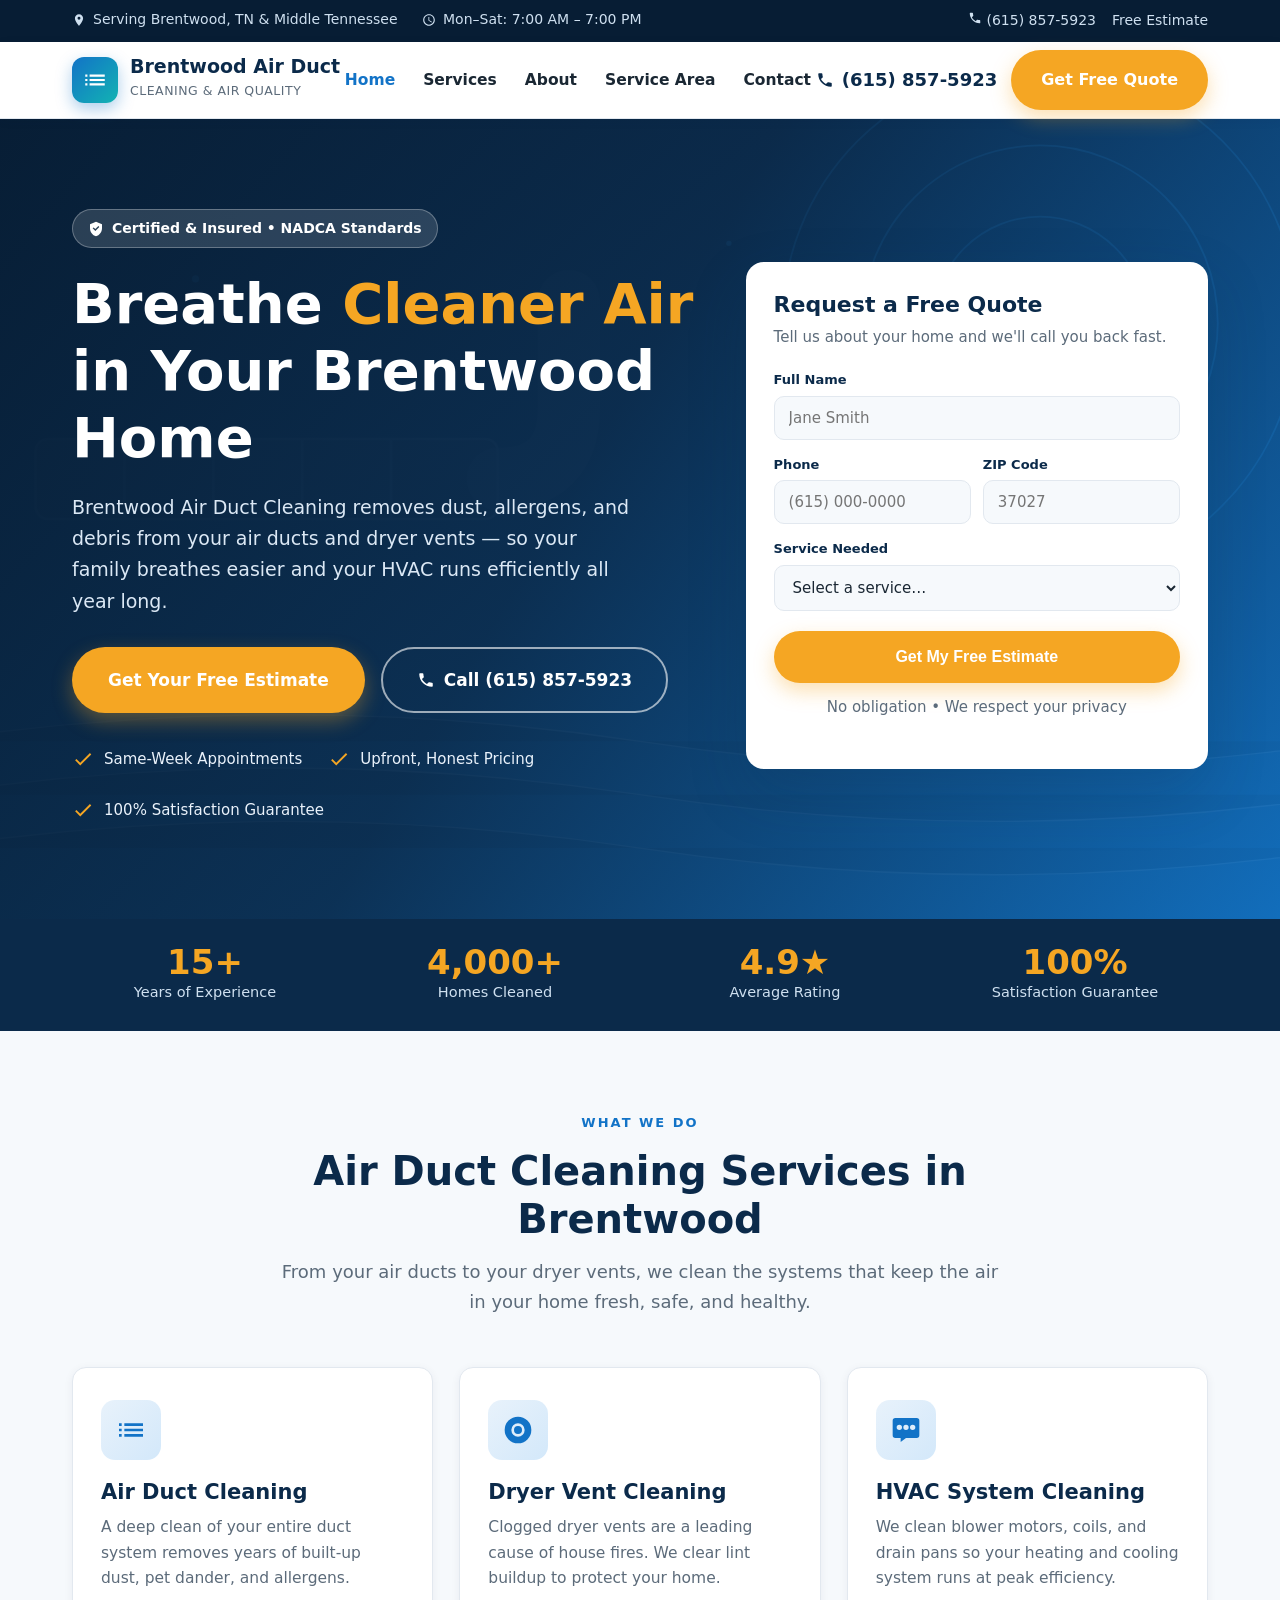
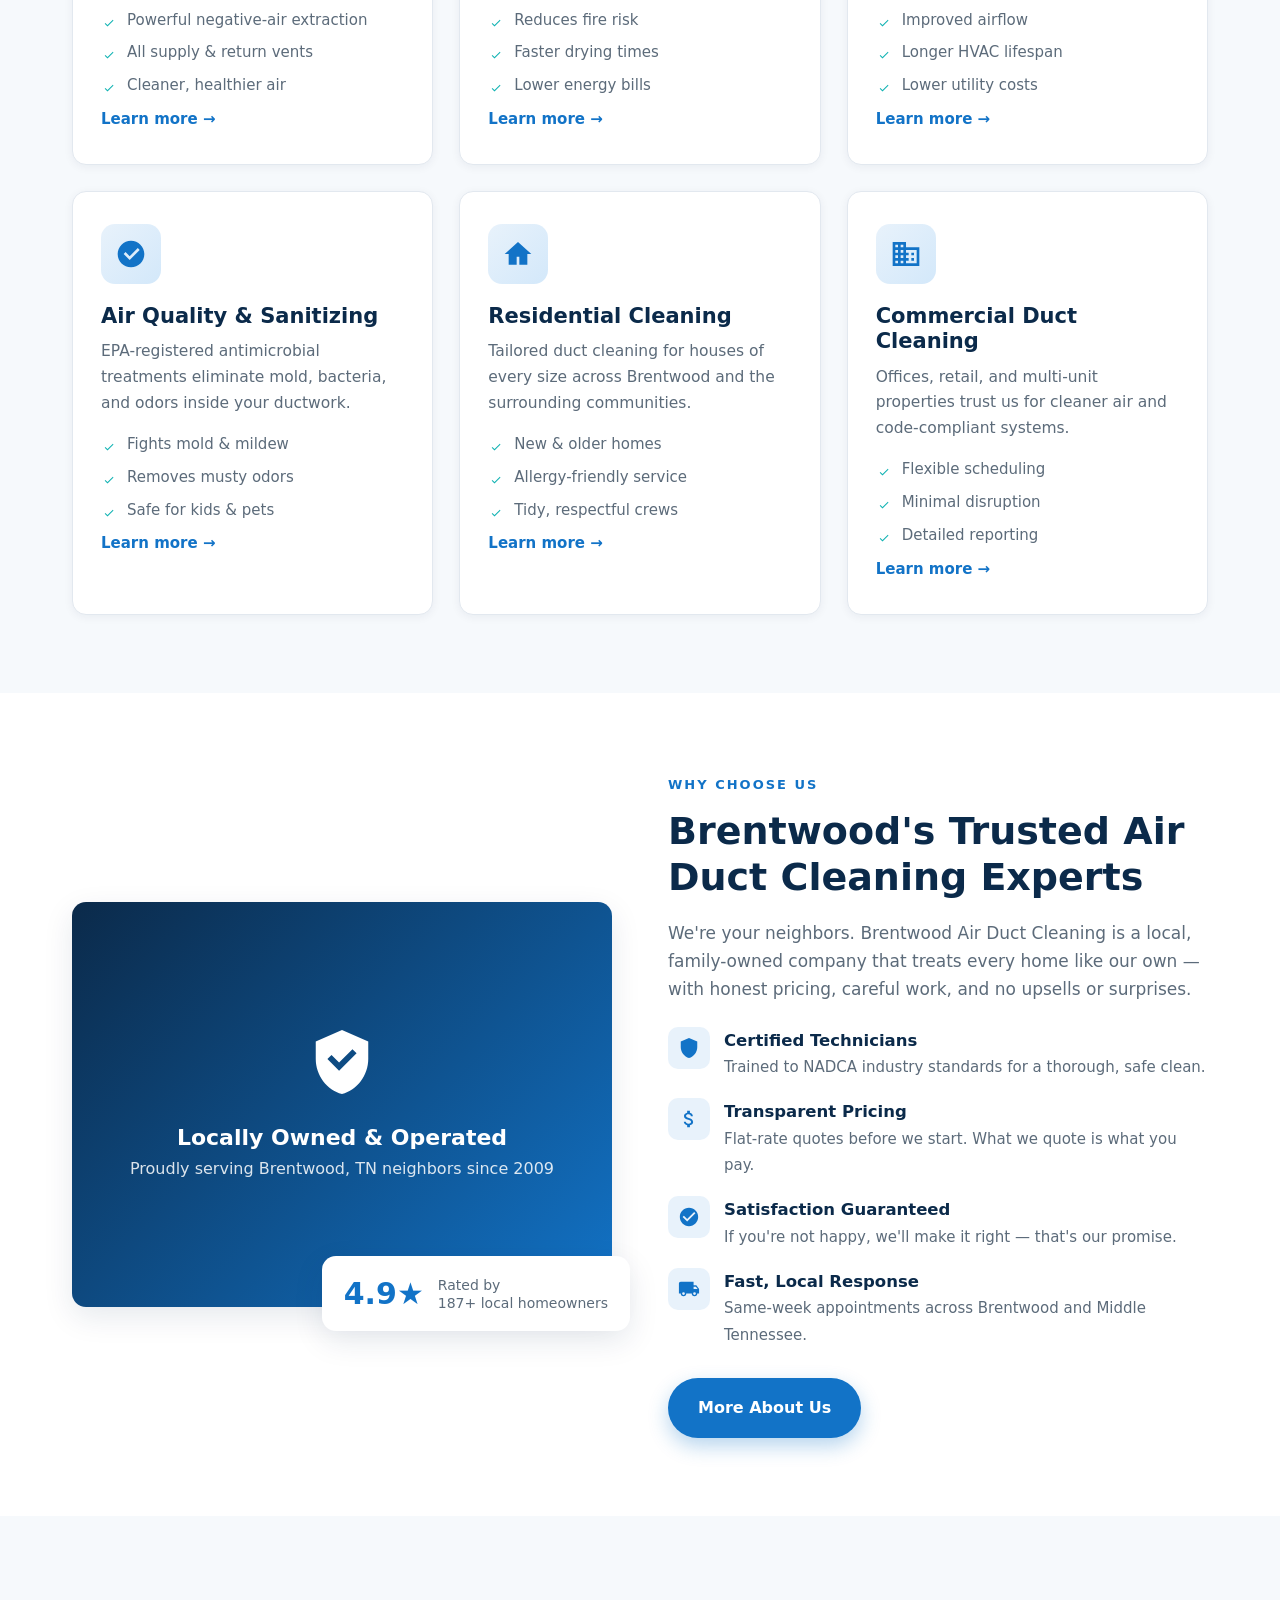
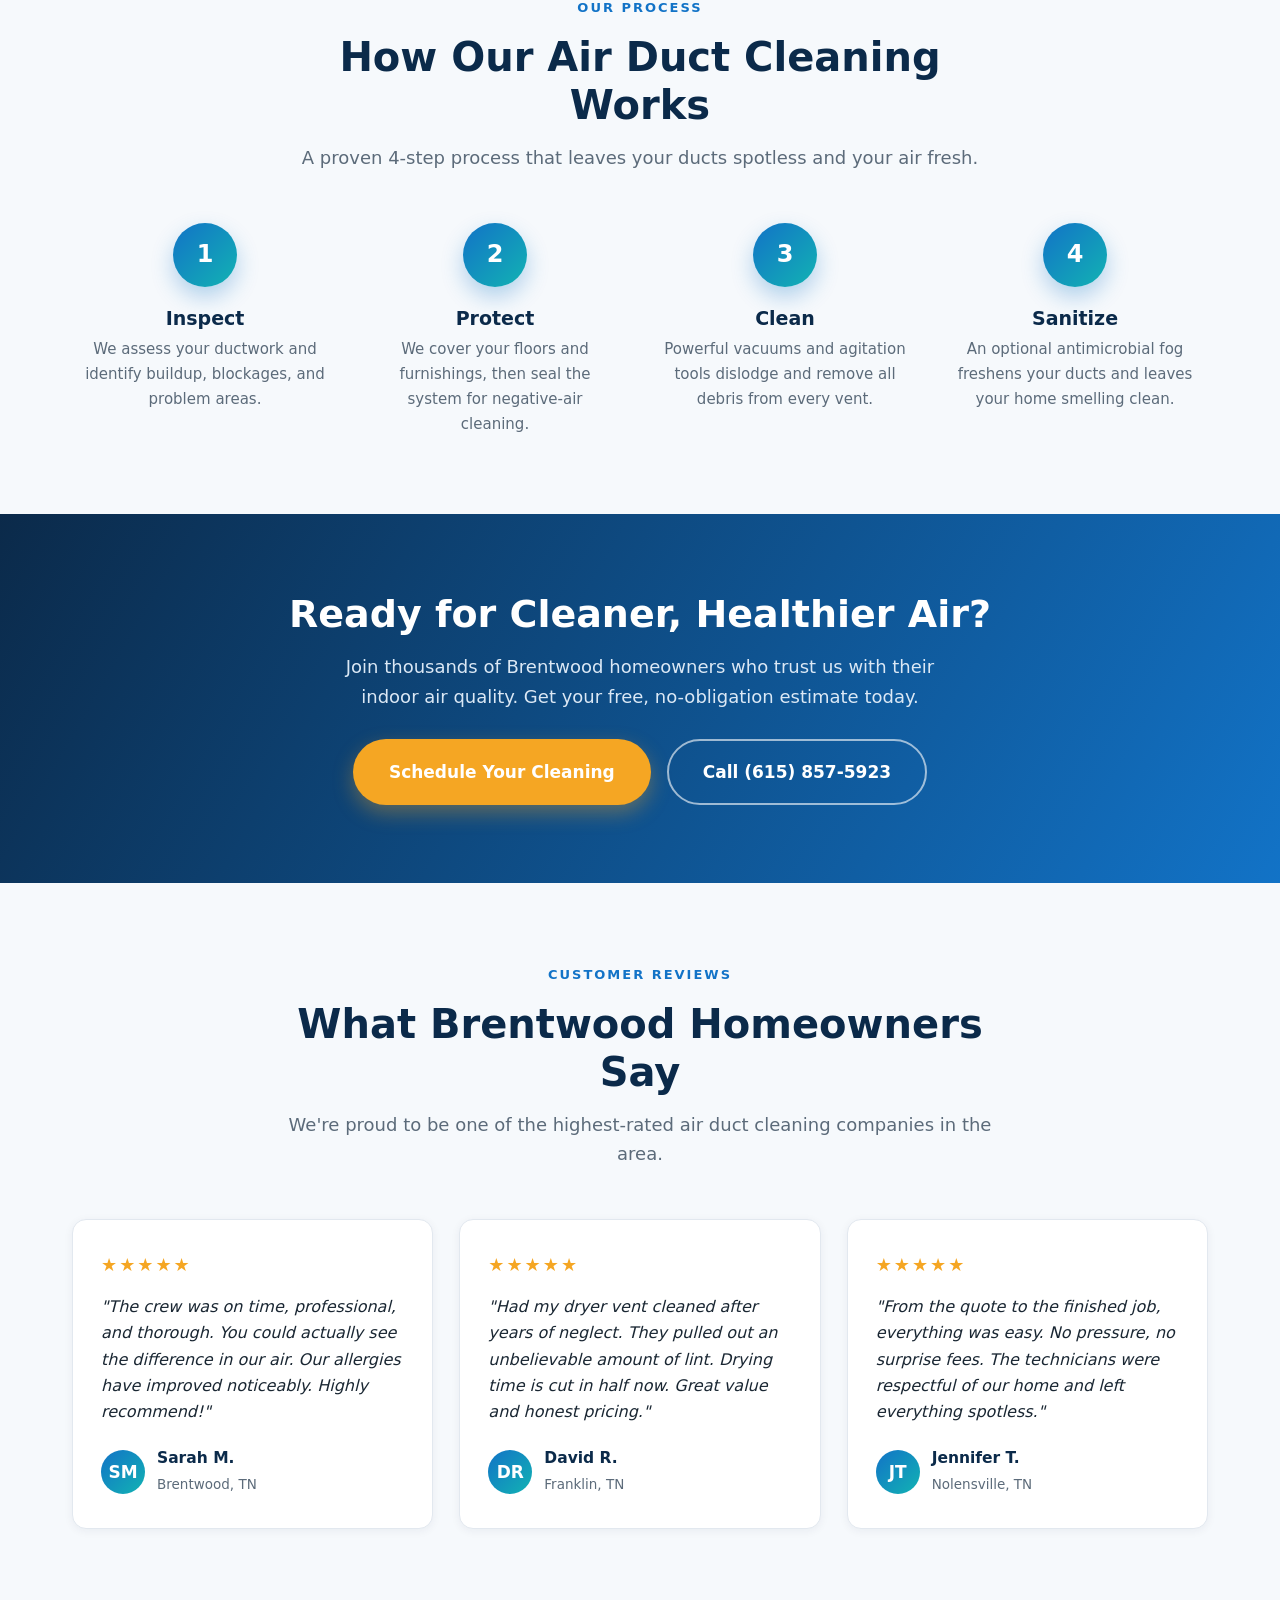
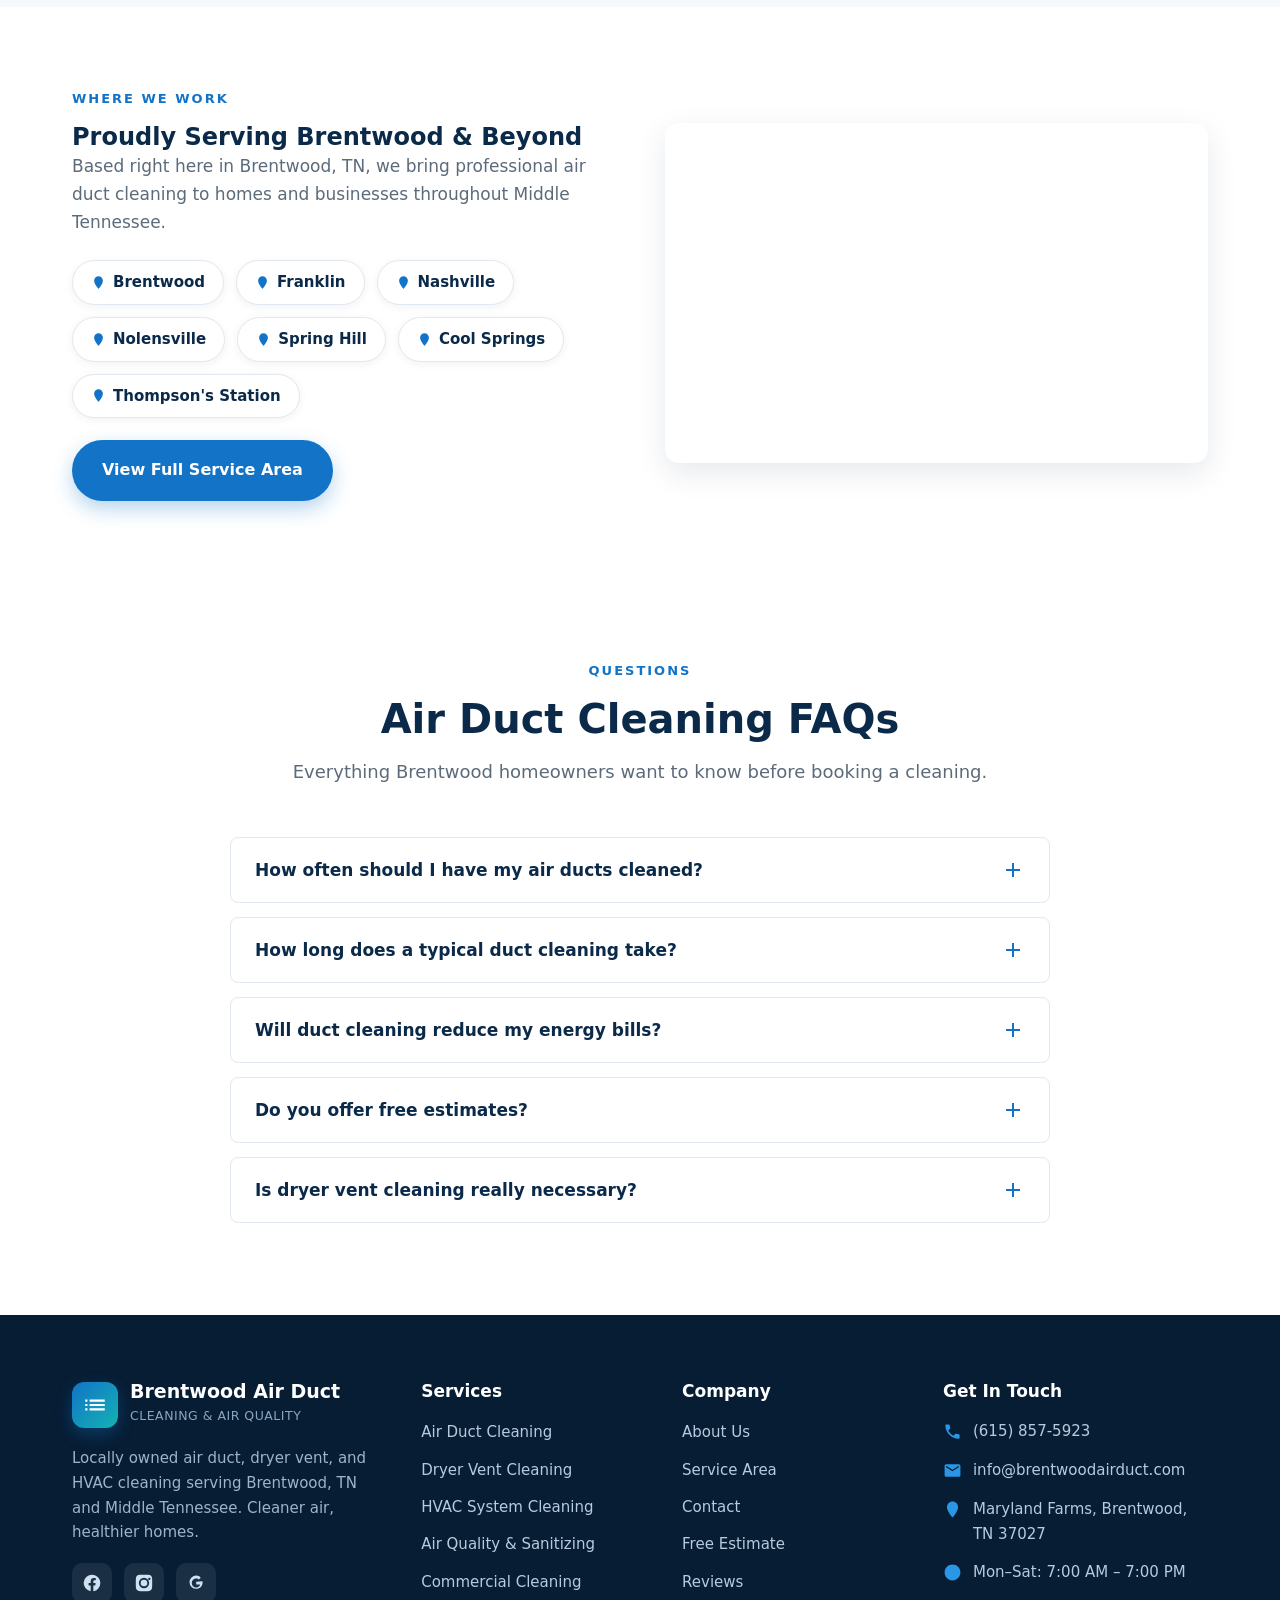
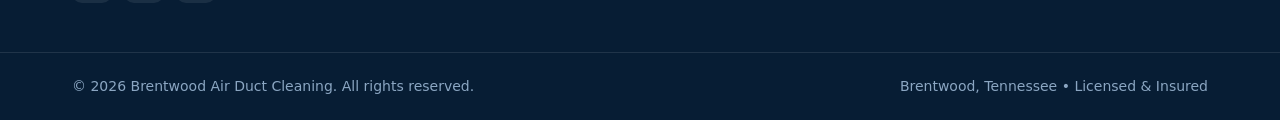
==== commit d7322b6e: "Use clean, extensionless URLs and update phone number Restructure each page into its own directory s" ====
--- a/index.html
+++ b/index.html
@@ -4,7 +4,7 @@
   <meta charset="UTF-8" />
   <meta name="viewport" content="width=device-width, initial-scale=1.0" />
   <title>Brentwood Air Duct Cleaning | Air Duct &amp; Dryer Vent Cleaning in Brentwood, TN</title>
-  <meta name="description" content="Professional air duct cleaning in Brentwood, TN. Brentwood Air Duct Cleaning improves your indoor air quality with certified duct, dryer vent & HVAC cleaning. Free estimates — call (615) 971-2665." />
+  <meta name="description" content="Professional air duct cleaning in Brentwood, TN. Brentwood Air Duct Cleaning improves your indoor air quality with certified duct, dryer vent & HVAC cleaning. Free estimates — call (615) 857-5923." />
   <meta name="keywords" content="air duct cleaning Brentwood TN, duct cleaning Brentwood, dryer vent cleaning Brentwood, HVAC cleaning Brentwood Tennessee, indoor air quality Brentwood" />
   <link rel="canonical" href="https://www.brentwoodairduct.com/" />
   <meta name="robots" content="index, follow" />
@@ -15,8 +15,8 @@
   <meta property="og:description" content="Certified air duct, dryer vent & HVAC cleaning serving Brentwood, TN and Middle Tennessee. Free estimates & same-week appointments." />
   <meta property="og:url" content="https://www.brentwoodairduct.com/" />
 
-  <link rel="icon" href="images/favicon.svg" type="image/svg+xml" />
-  <link rel="stylesheet" href="css/styles.css" />
+  <link rel="icon" href="/images/favicon.svg" type="image/svg+xml" />
+  <link rel="stylesheet" href="/css/styles.css" />
 
   <!-- LocalBusiness Structured Data -->
   <script type="application/ld+json">
@@ -28,7 +28,7 @@
     "description": "Professional air duct, dryer vent and HVAC system cleaning serving Brentwood, TN and surrounding Middle Tennessee communities.",
     "@id": "https://www.brentwoodairduct.com/",
     "url": "https://www.brentwoodairduct.com/",
-    "telephone": "+1-615-971-2665",
+    "telephone": "+1-615-857-5923",
     "priceRange": "$$",
     "address": {
       "@type": "PostalAddress",
@@ -65,11 +65,11 @@
         </span>
       </div>
       <div class="topbar-right">
-        <a href="tel:+16159712665">
+        <a href="tel:+16158575923">
           <svg width="14" height="14" viewBox="0 0 24 24" fill="currentColor"><path d="M6.62 10.79c1.44 2.83 3.76 5.14 6.59 6.59l2.2-2.2c.27-.27.67-.36 1.02-.24 1.12.37 2.33.57 3.57.57.55 0 1 .45 1 1V20c0 .55-.45 1-1 1-9.39 0-17-7.61-17-17 0-.55.45-1 1-1h3.5c.55 0 1 .45 1 1 0 1.25.2 2.45.57 3.57.11.35.03.74-.25 1.02l-2.2 2.2z"/></svg>
-          (615) 971-2665
+          (615) 857-5923
         </a>
-        <a href="contact.html">Free Estimate</a>
+        <a href="/contact/">Free Estimate</a>
       </div>
     </div>
   </div>
@@ -77,7 +77,7 @@
   <!-- Header -->
   <header class="site-header">
     <div class="container nav">
-      <a href="index.html" class="brand">
+      <a href="/" class="brand">
         <span class="brand-mark" aria-hidden="true">
           <svg viewBox="0 0 24 24" fill="currentColor"><path d="M3 13h2v-2H3v2zm0 4h2v-2H3v2zm0-8h2V7H3v2zm4 4h14v-2H7v2zm0 4h14v-2H7v2zM7 7v2h14V7H7z"/></svg>
         </span>
@@ -87,18 +87,18 @@
         </span>
       </a>
       <ul class="nav-links">
-        <li><a href="index.html">Home</a></li>
-        <li><a href="services.html">Services</a></li>
-        <li><a href="about.html">About</a></li>
-        <li><a href="service-area.html">Service Area</a></li>
-        <li><a href="contact.html">Contact</a></li>
+        <li><a href="/">Home</a></li>
+        <li><a href="/services/">Services</a></li>
+        <li><a href="/about/">About</a></li>
+        <li><a href="/service-area/">Service Area</a></li>
+        <li><a href="/contact/">Contact</a></li>
       </ul>
       <div class="nav-cta">
-        <a href="tel:+16159712665" class="nav-phone">
+        <a href="tel:+16158575923" class="nav-phone">
           <svg width="18" height="18" viewBox="0 0 24 24" fill="currentColor"><path d="M6.62 10.79c1.44 2.83 3.76 5.14 6.59 6.59l2.2-2.2c.27-.27.67-.36 1.02-.24 1.12.37 2.33.57 3.57.57.55 0 1 .45 1 1V20c0 .55-.45 1-1 1-9.39 0-17-7.61-17-17 0-.55.45-1 1-1h3.5c.55 0 1 .45 1 1 0 1.25.2 2.45.57 3.57.11.35.03.74-.25 1.02l-2.2 2.2z"/></svg>
-          (615) 971-2665
+          (615) 857-5923
         </a>
-        <a href="contact.html" class="btn btn-primary">Get Free Quote</a>
+        <a href="/contact/" class="btn btn-primary">Get Free Quote</a>
       </div>
       <button class="nav-toggle" aria-label="Toggle menu"><span></span><span></span><span></span></button>
     </div>
@@ -115,10 +115,10 @@
         <h1>Breathe <span>Cleaner Air</span> in Your Brentwood Home</h1>
         <p class="lead">Brentwood Air Duct Cleaning removes dust, allergens, and debris from your air ducts and dryer vents — so your family breathes easier and your HVAC runs efficiently all year long.</p>
         <div class="hero-actions">
-          <a href="contact.html" class="btn btn-primary btn-lg">Get Your Free Estimate</a>
-          <a href="tel:+16159712665" class="btn btn-outline btn-lg">
+          <a href="/contact/" class="btn btn-primary btn-lg">Get Your Free Estimate</a>
+          <a href="tel:+16158575923" class="btn btn-outline btn-lg">
             <svg width="18" height="18" viewBox="0 0 24 24" fill="currentColor"><path d="M6.62 10.79c1.44 2.83 3.76 5.14 6.59 6.59l2.2-2.2c.27-.27.67-.36 1.02-.24 1.12.37 2.33.57 3.57.57.55 0 1 .45 1 1V20c0 .55-.45 1-1 1-9.39 0-17-7.61-17-17 0-.55.45-1 1-1h3.5c.55 0 1 .45 1 1 0 1.25.2 2.45.57 3.57.11.35.03.74-.25 1.02l-2.2 2.2z"/></svg>
-            Call (615) 971-2665
+            Call (615) 857-5923
           </a>
         </div>
         <div class="hero-trust">
@@ -194,7 +194,7 @@
             <li>All supply &amp; return vents</li>
             <li>Cleaner, healthier air</li>
           </ul>
-          <a href="services.html#air-duct" class="card-link">Learn more →</a>
+          <a href="/services/#air-duct" class="card-link">Learn more →</a>
         </div>
         <div class="card">
           <div class="card-icon"><svg viewBox="0 0 24 24" fill="currentColor"><path d="M12 2a10 10 0 1 0 10 10A10 10 0 0 0 12 2zm0 15a5 5 0 1 1 5-5 5 5 0 0 1-5 5zm0-8a3 3 0 1 0 3 3 3 3 0 0 0-3-3z"/></svg></div>
@@ -205,7 +205,7 @@
             <li>Faster drying times</li>
             <li>Lower energy bills</li>
           </ul>
-          <a href="services.html#dryer-vent" class="card-link">Learn more →</a>
+          <a href="/services/#dryer-vent" class="card-link">Learn more →</a>
         </div>
         <div class="card">
           <div class="card-icon"><svg viewBox="0 0 24 24" fill="currentColor"><path d="M20 3H4a2 2 0 0 0-2 2v11a2 2 0 0 0 2 2h4v3l4-3h8a2 2 0 0 0 2-2V5a2 2 0 0 0-2-2zM7 12a2 2 0 1 1 2-2 2 2 0 0 1-2 2zm5 0a2 2 0 1 1 2-2 2 2 0 0 1-2 2zm5 0a2 2 0 1 1 2-2 2 2 0 0 1-2 2z"/></svg></div>
@@ -216,7 +216,7 @@
             <li>Longer HVAC lifespan</li>
             <li>Lower utility costs</li>
           </ul>
-          <a href="services.html#hvac" class="card-link">Learn more →</a>
+          <a href="/services/#hvac" class="card-link">Learn more →</a>
         </div>
         <div class="card">
           <div class="card-icon"><svg viewBox="0 0 24 24" fill="currentColor"><path d="M12 2C6.48 2 2 6.48 2 12s4.48 10 10 10 10-4.48 10-10S17.52 2 12 2zm-1 14.5-4.5-4.5 1.41-1.41L11 13.67l6.09-6.09L18.5 9z"/></svg></div>
@@ -227,7 +227,7 @@
             <li>Removes musty odors</li>
             <li>Safe for kids &amp; pets</li>
           </ul>
-          <a href="services.html#air-quality" class="card-link">Learn more →</a>
+          <a href="/services/#air-quality" class="card-link">Learn more →</a>
         </div>
         <div class="card">
           <div class="card-icon"><svg viewBox="0 0 24 24" fill="currentColor"><path d="M12 3 2 12h3v8h6v-6h2v6h6v-8h3L12 3z"/></svg></div>
@@ -238,7 +238,7 @@
             <li>Allergy-friendly service</li>
             <li>Tidy, respectful crews</li>
           </ul>
-          <a href="services.html#residential" class="card-link">Learn more →</a>
+          <a href="/services/#residential" class="card-link">Learn more →</a>
         </div>
         <div class="card">
           <div class="card-icon"><svg viewBox="0 0 24 24" fill="currentColor"><path d="M12 7V3H2v18h20V7H12zM6 19H4v-2h2v2zm0-4H4v-2h2v2zm0-4H4V9h2v2zm0-4H4V5h2v2zm4 12H8v-2h2v2zm0-4H8v-2h2v2zm0-4H8V9h2v2zm0-4H8V5h2v2zm10 12h-8v-2h2v-2h-2v-2h2v-2h-2V9h8v10zm-2-8h-2v2h2v-2zm0 4h-2v2h2v-2z"/></svg></div>
@@ -249,7 +249,7 @@
             <li>Minimal disruption</li>
             <li>Detailed reporting</li>
           </ul>
-          <a href="services.html#commercial" class="card-link">Learn more →</a>
+          <a href="/services/#commercial" class="card-link">Learn more →</a>
         </div>
       </div>
     </div>
@@ -293,7 +293,7 @@
             <div><b>Fast, Local Response</b><span>Same-week appointments across Brentwood and Middle Tennessee.</span></div>
           </li>
         </ul>
-        <a href="about.html" class="btn btn-blue">More About Us</a>
+        <a href="/about/" class="btn btn-blue">More About Us</a>
       </div>
     </div>
   </section>
@@ -337,8 +337,8 @@
       <h2>Ready for Cleaner, Healthier Air?</h2>
       <p>Join thousands of Brentwood homeowners who trust us with their indoor air quality. Get your free, no-obligation estimate today.</p>
       <div class="cta-actions">
-        <a href="contact.html" class="btn btn-primary btn-lg">Schedule Your Cleaning</a>
-        <a href="tel:+16159712665" class="btn btn-outline btn-lg">Call (615) 971-2665</a>
+        <a href="/contact/" class="btn btn-primary btn-lg">Schedule Your Cleaning</a>
+        <a href="tel:+16158575923" class="btn btn-outline btn-lg">Call (615) 857-5923</a>
       </div>
     </div>
   </section>
@@ -396,7 +396,7 @@
           <span><svg viewBox="0 0 24 24" fill="currentColor"><path d="M12 2C8.13 2 5 5.13 5 9c0 5.25 7 13 7 13s7-7.75 7-13c0-3.87-3.13-7-7-7z"/></svg> Cool Springs</span>
           <span><svg viewBox="0 0 24 24" fill="currentColor"><path d="M12 2C8.13 2 5 5.13 5 9c0 5.25 7 13 7 13s7-7.75 7-13c0-3.87-3.13-7-7-7z"/></svg> Thompson's Station</span>
         </div>
-        <p style="margin-top:22px;"><a href="service-area.html" class="btn btn-blue">View Full Service Area</a></p>
+        <p style="margin-top:22px;"><a href="/service-area/" class="btn btn-blue">View Full Service Area</a></p>
       </div>
       <div class="area-map">
         <iframe
@@ -438,7 +438,7 @@
           <button class="faq-q">Do you offer free estimates?
             <svg class="ico" viewBox="0 0 24 24" fill="currentColor"><path d="M19 13h-6v6h-2v-6H5v-2h6V5h2v6h6v2z"/></svg>
           </button>
-          <div class="faq-a"><p>Absolutely. Every quote is free and comes with no obligation. Just call us at (615) 971-2665 or fill out our online form and we'll get right back to you.</p></div>
+          <div class="faq-a"><p>Absolutely. Every quote is free and comes with no obligation. Just call us at (615) 857-5923 or fill out our online form and we'll get right back to you.</p></div>
         </div>
         <div class="faq-item">
           <button class="faq-q">Is dryer vent cleaning really necessary?
@@ -454,7 +454,7 @@
   <footer class="site-footer">
     <div class="container footer-grid">
       <div class="footer-brand">
-        <a href="index.html" class="brand">
+        <a href="/" class="brand">
           <span class="brand-mark" aria-hidden="true">
             <svg viewBox="0 0 24 24" fill="currentColor"><path d="M3 13h2v-2H3v2zm0 4h2v-2H3v2zm0-8h2V7H3v2zm4 4h14v-2H7v2zm0 4h14v-2H7v2zM7 7v2h14V7H7z"/></svg>
           </span>
@@ -473,27 +473,27 @@
       <div>
         <h4>Services</h4>
         <ul class="footer-links">
-          <li><a href="services.html#air-duct">Air Duct Cleaning</a></li>
-          <li><a href="services.html#dryer-vent">Dryer Vent Cleaning</a></li>
-          <li><a href="services.html#hvac">HVAC System Cleaning</a></li>
-          <li><a href="services.html#air-quality">Air Quality &amp; Sanitizing</a></li>
-          <li><a href="services.html#commercial">Commercial Cleaning</a></li>
+          <li><a href="/services/#air-duct">Air Duct Cleaning</a></li>
+          <li><a href="/services/#dryer-vent">Dryer Vent Cleaning</a></li>
+          <li><a href="/services/#hvac">HVAC System Cleaning</a></li>
+          <li><a href="/services/#air-quality">Air Quality &amp; Sanitizing</a></li>
+          <li><a href="/services/#commercial">Commercial Cleaning</a></li>
         </ul>
       </div>
       <div>
         <h4>Company</h4>
         <ul class="footer-links">
-          <li><a href="about.html">About Us</a></li>
-          <li><a href="service-area.html">Service Area</a></li>
-          <li><a href="contact.html">Contact</a></li>
-          <li><a href="contact.html">Free Estimate</a></li>
-          <li><a href="index.html#services">Reviews</a></li>
+          <li><a href="/about/">About Us</a></li>
+          <li><a href="/service-area/">Service Area</a></li>
+          <li><a href="/contact/">Contact</a></li>
+          <li><a href="/contact/">Free Estimate</a></li>
+          <li><a href="/#services">Reviews</a></li>
         </ul>
       </div>
       <div>
         <h4>Get In Touch</h4>
         <ul class="footer-contact">
-          <li><svg viewBox="0 0 24 24" fill="currentColor"><path d="M6.62 10.79c1.44 2.83 3.76 5.14 6.59 6.59l2.2-2.2c.27-.27.67-.36 1.02-.24 1.12.37 2.33.57 3.57.57.55 0 1 .45 1 1V20c0 .55-.45 1-1 1-9.39 0-17-7.61-17-17 0-.55.45-1 1-1h3.5c.55 0 1 .45 1 1 0 1.25.2 2.45.57 3.57.11.35.03.74-.25 1.02l-2.2 2.2z"/></svg> <a href="tel:+16159712665">(615) 971-2665</a></li>
+          <li><svg viewBox="0 0 24 24" fill="currentColor"><path d="M6.62 10.79c1.44 2.83 3.76 5.14 6.59 6.59l2.2-2.2c.27-.27.67-.36 1.02-.24 1.12.37 2.33.57 3.57.57.55 0 1 .45 1 1V20c0 .55-.45 1-1 1-9.39 0-17-7.61-17-17 0-.55.45-1 1-1h3.5c.55 0 1 .45 1 1 0 1.25.2 2.45.57 3.57.11.35.03.74-.25 1.02l-2.2 2.2z"/></svg> <a href="tel:+16158575923">(615) 857-5923</a></li>
           <li><svg viewBox="0 0 24 24" fill="currentColor"><path d="M20 4H4c-1.1 0-2 .9-2 2v12c0 1.1.9 2 2 2h16c1.1 0 2-.9 2-2V6c0-1.1-.9-2-2-2zm0 4-8 5-8-5V6l8 5 8-5v2z"/></svg> <a href="mailto:info@brentwoodairduct.com">info@brentwoodairduct.com</a></li>
           <li><svg viewBox="0 0 24 24" fill="currentColor"><path d="M12 2C8.13 2 5 5.13 5 9c0 5.25 7 13 7 13s7-7.75 7-13c0-3.87-3.13-7-7-7z"/></svg> Maryland Farms, Brentwood, TN 37027</li>
           <li><svg viewBox="0 0 24 24" fill="currentColor"><path d="M11.99 2C6.47 2 2 6.48 2 12s4.47 10 9.99 10C17.52 22 22 17.52 22 12S17.52 2 11.99 2zM12.5 7H11v6l5.25 3.15.75-1.23-4.5-2.67z"/></svg> Mon–Sat: 7:00 AM – 7:00 PM</li>
@@ -508,10 +508,10 @@
     </div>
   </footer>
 
-  <a href="tel:+16159712665" class="float-call" aria-label="Call now">
+  <a href="tel:+16158575923" class="float-call" aria-label="Call now">
     <svg viewBox="0 0 24 24" fill="currentColor"><path d="M6.62 10.79c1.44 2.83 3.76 5.14 6.59 6.59l2.2-2.2c.27-.27.67-.36 1.02-.24 1.12.37 2.33.57 3.57.57.55 0 1 .45 1 1V20c0 .55-.45 1-1 1-9.39 0-17-7.61-17-17 0-.55.45-1 1-1h3.5c.55 0 1 .45 1 1 0 1.25.2 2.45.57 3.57.11.35.03.74-.25 1.02l-2.2 2.2z"/></svg>
   </a>
 
-  <script src="js/main.js"></script>
+  <script src="/js/main.js"></script>
 </body>
 </html>
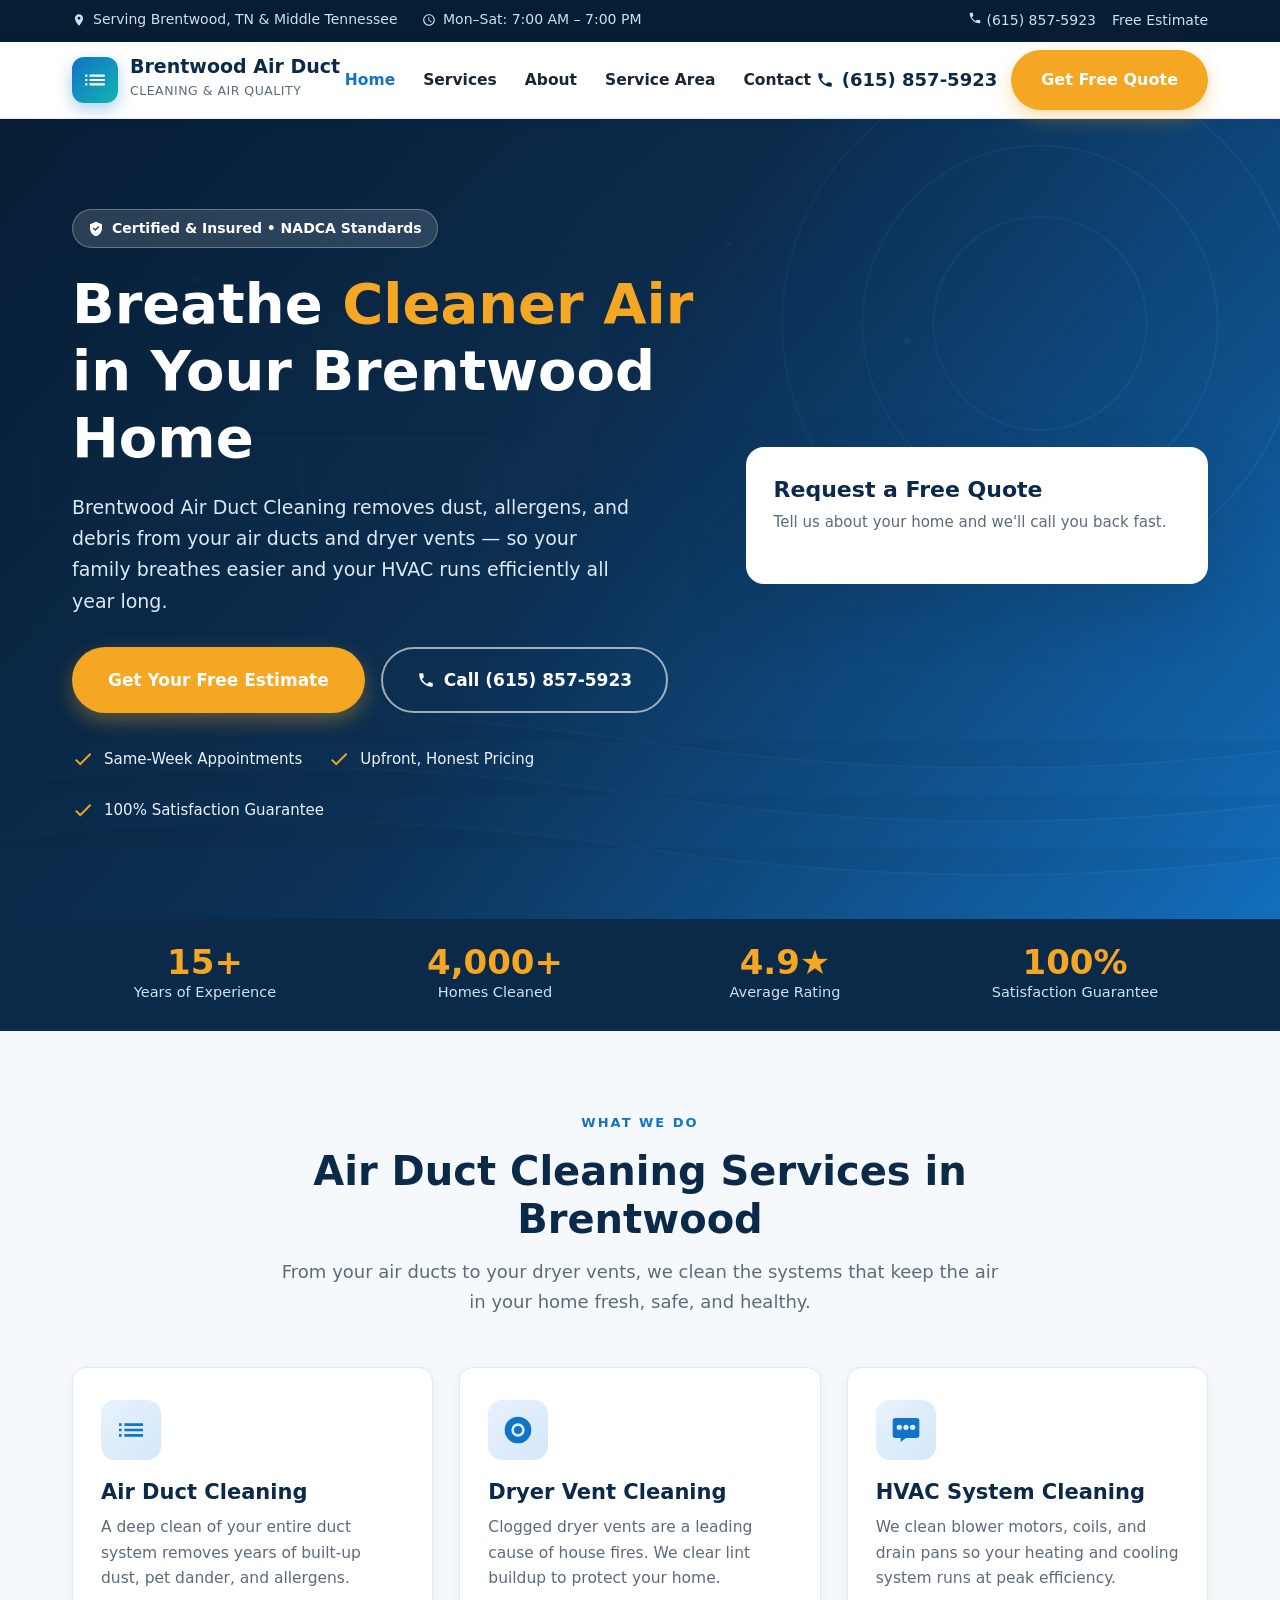
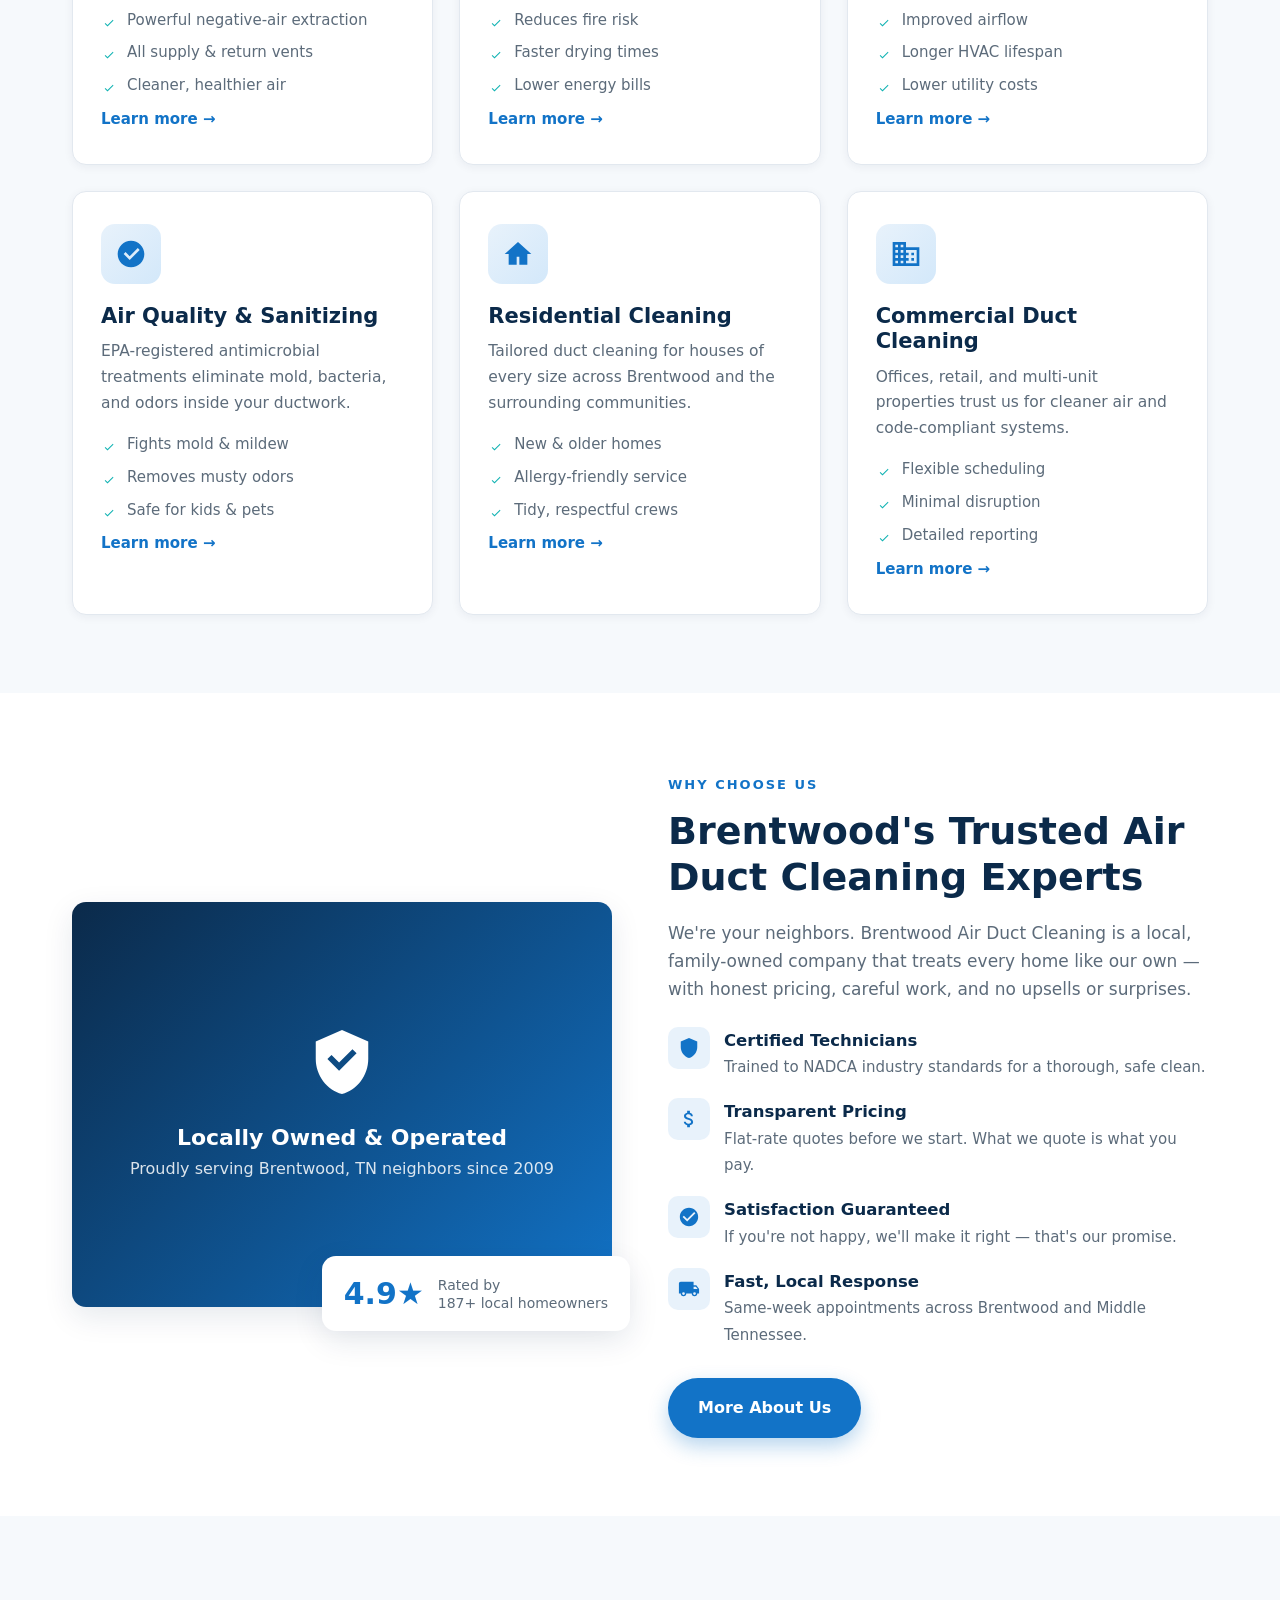
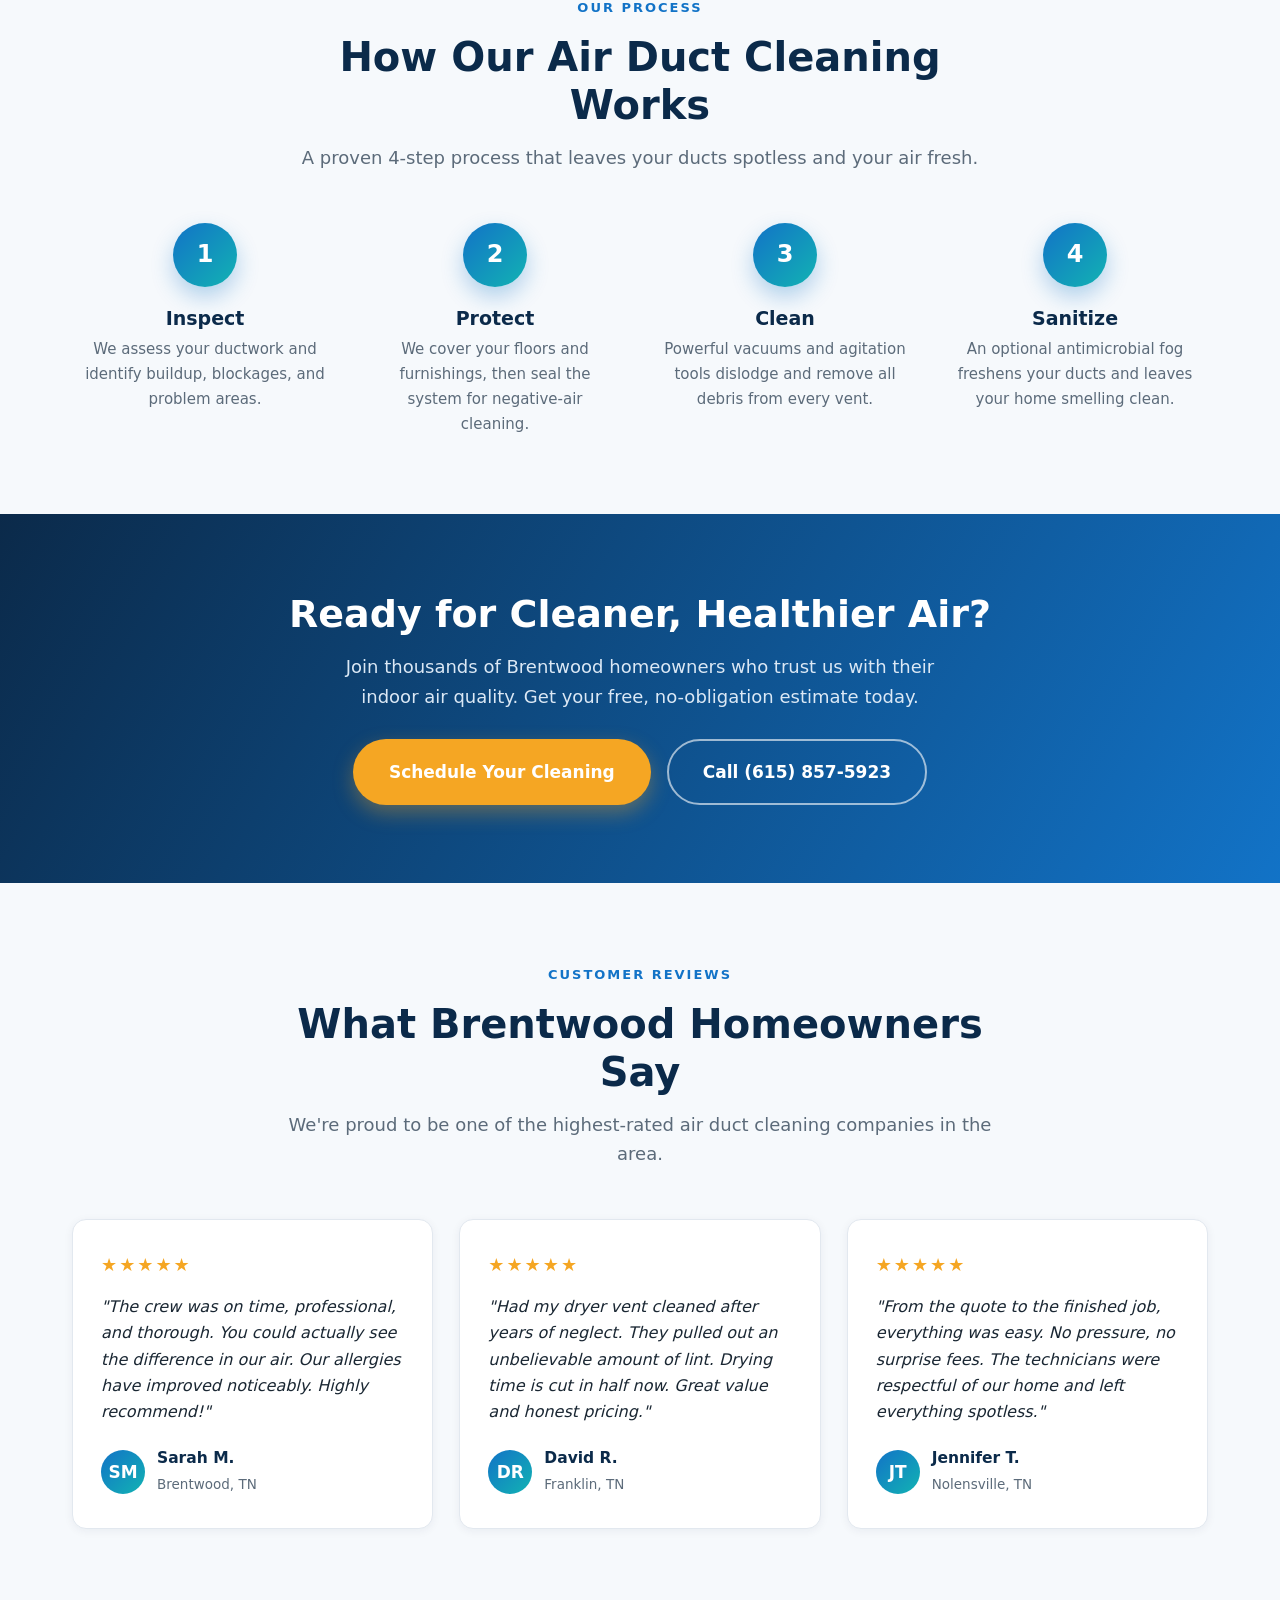
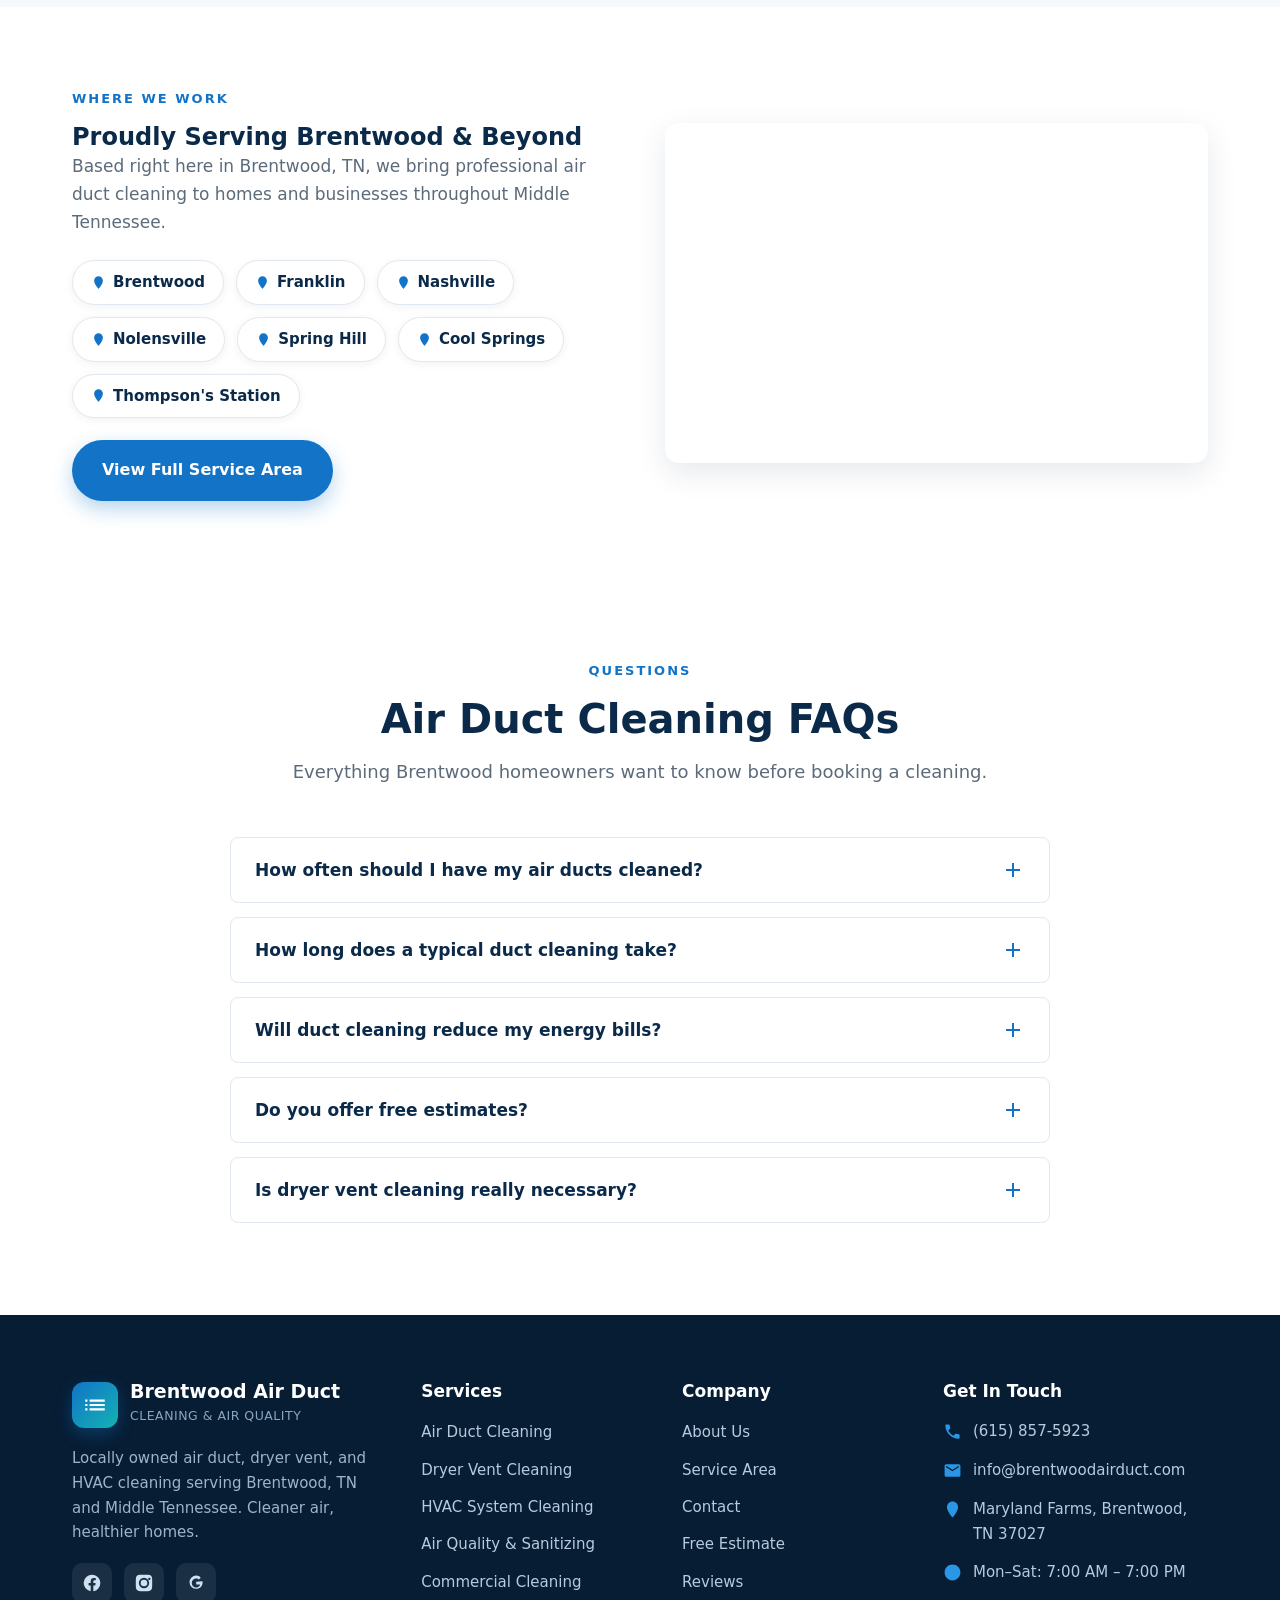
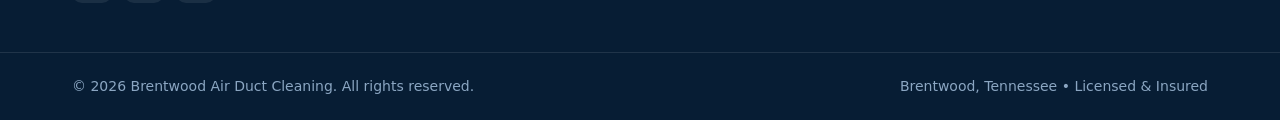
==== commit 05045351: "Replace homepage hero form with Jotform embed" ====
--- a/index.html
+++ b/index.html
@@ -132,36 +132,7 @@
       <div class="hero-card">
         <h3>Request a Free Quote</h3>
         <p>Tell us about your home and we'll call you back fast.</p>
-        <form data-quote-form id="heroForm">
-          <div class="form-success" data-for="heroForm">✓ Thank you! We received your request and will call you shortly.</div>
-          <div class="form-row">
-            <label for="h-name">Full Name</label>
-            <input id="h-name" name="name" type="text" placeholder="Jane Smith" required />
-          </div>
-          <div class="form-row two">
-            <div>
-              <label for="h-phone">Phone</label>
-              <input id="h-phone" name="phone" type="tel" placeholder="(615) 000-0000" required />
-            </div>
-            <div>
-              <label for="h-zip">ZIP Code</label>
-              <input id="h-zip" name="zip" type="text" placeholder="37027" required />
-            </div>
-          </div>
-          <div class="form-row">
-            <label for="h-service">Service Needed</label>
-            <select id="h-service" name="service" required>
-              <option value="">Select a service…</option>
-              <option>Air Duct Cleaning</option>
-              <option>Dryer Vent Cleaning</option>
-              <option>HVAC System Cleaning</option>
-              <option>Air Quality / Sanitizing</option>
-              <option>Commercial Duct Cleaning</option>
-            </select>
-          </div>
-          <button type="submit" class="btn btn-primary">Get My Free Estimate</button>
-          <p class="form-note">No obligation • We respect your privacy</p>
-        </form>
+        <script type="text/javascript" src="https://form.jotform.com/jsform/261934469412058"></script>
       </div>
     </div>
   </section>
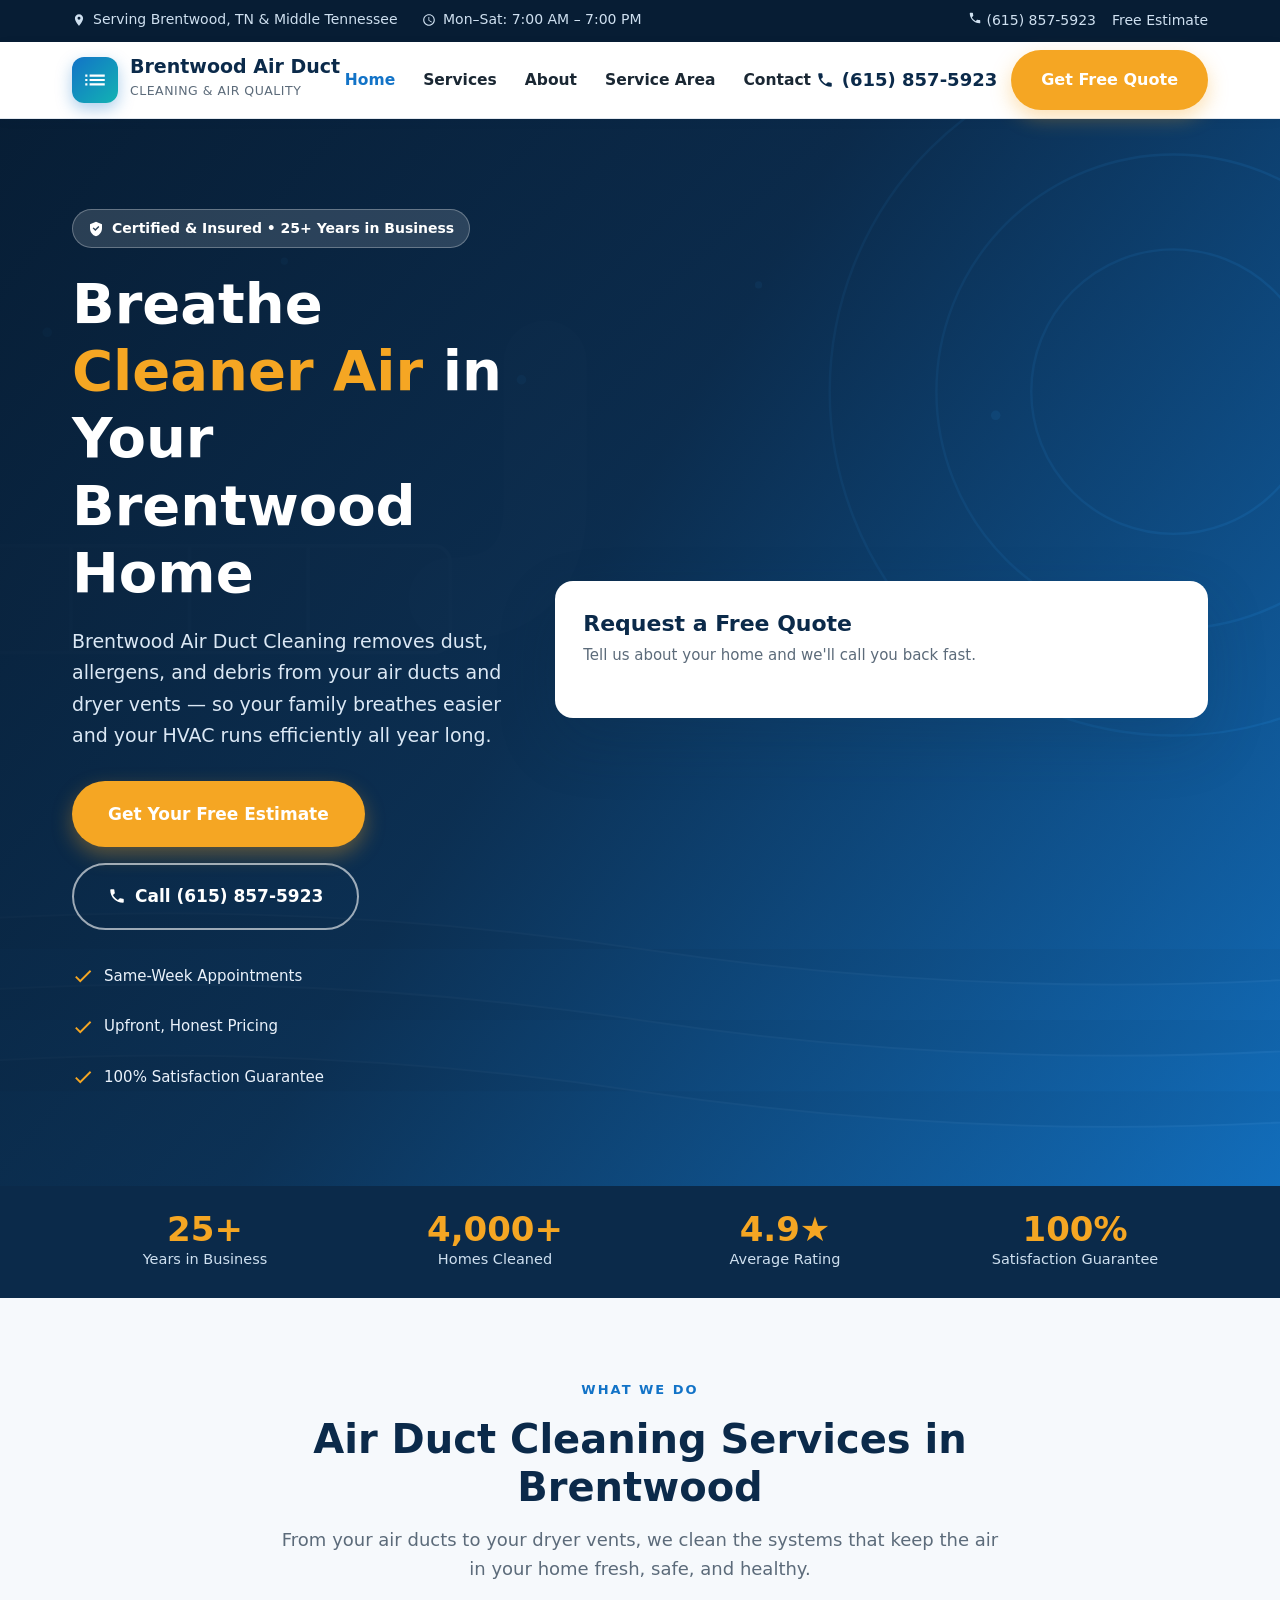
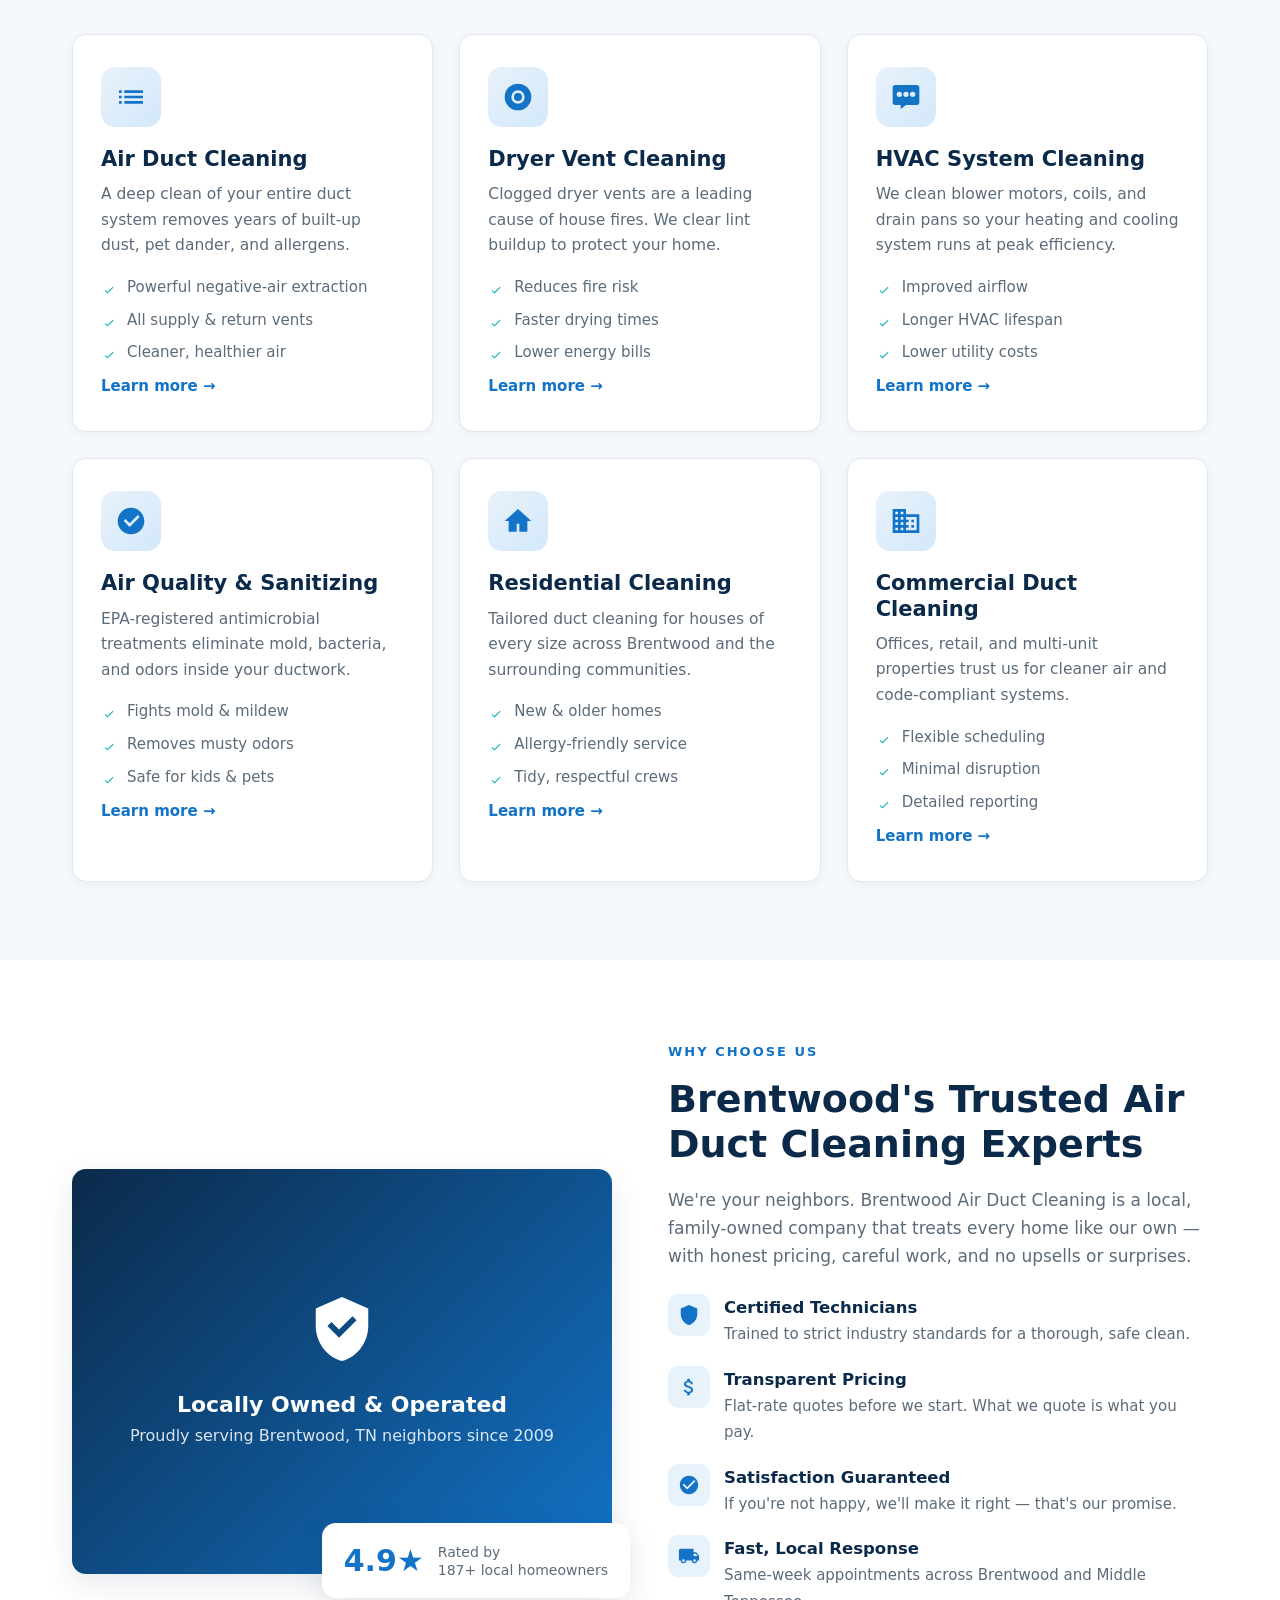
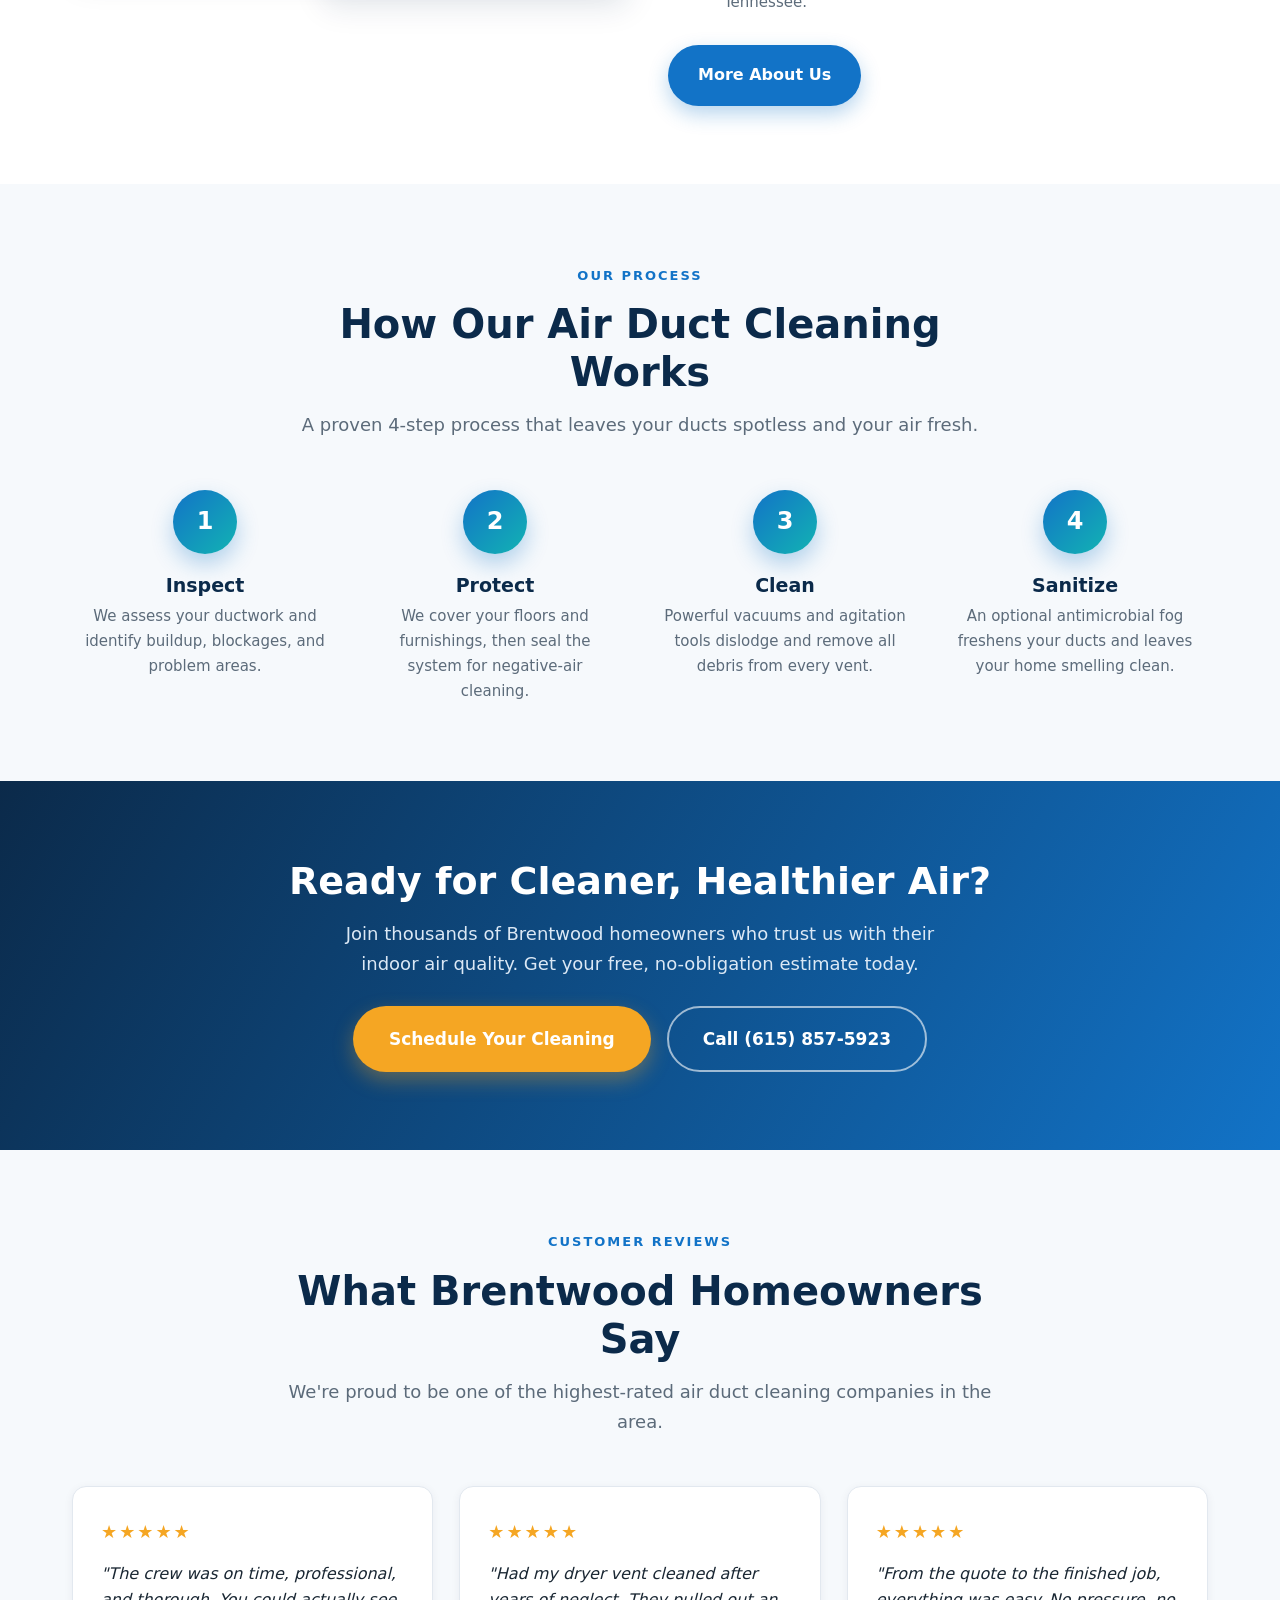
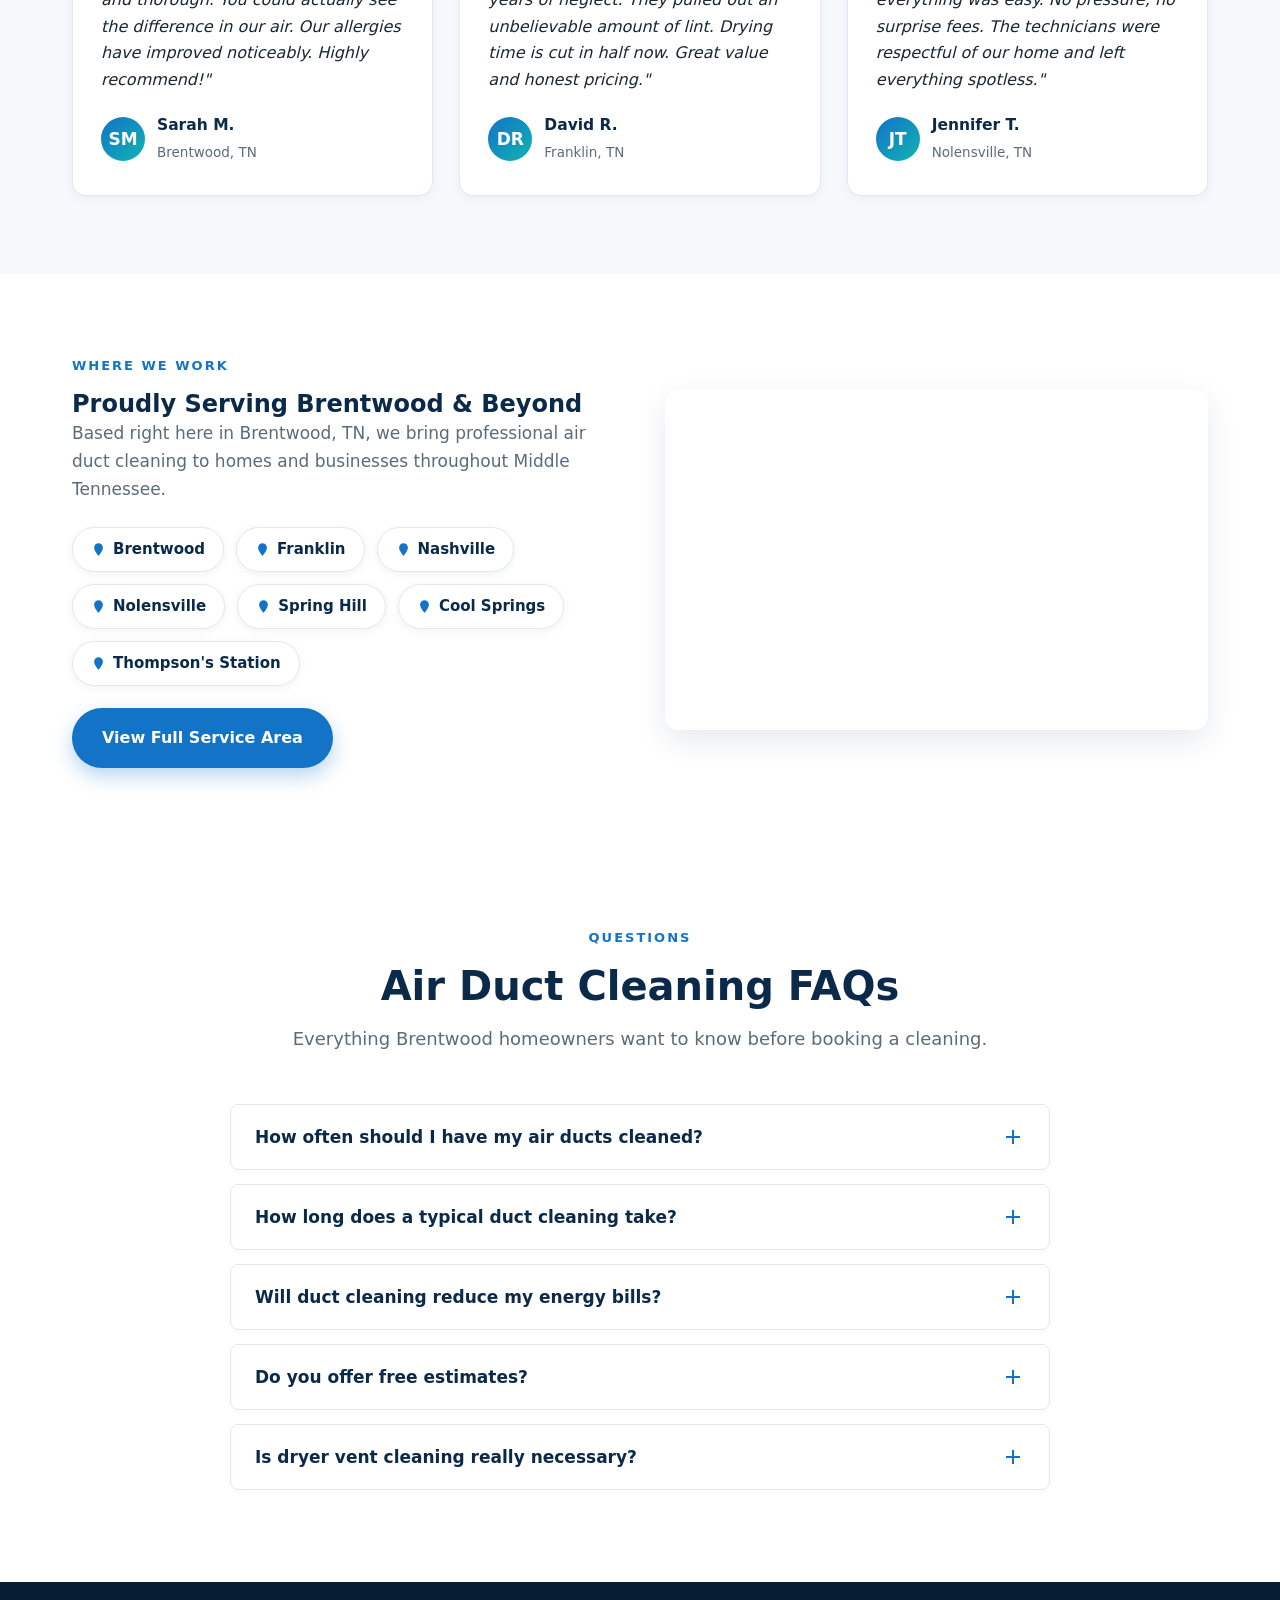
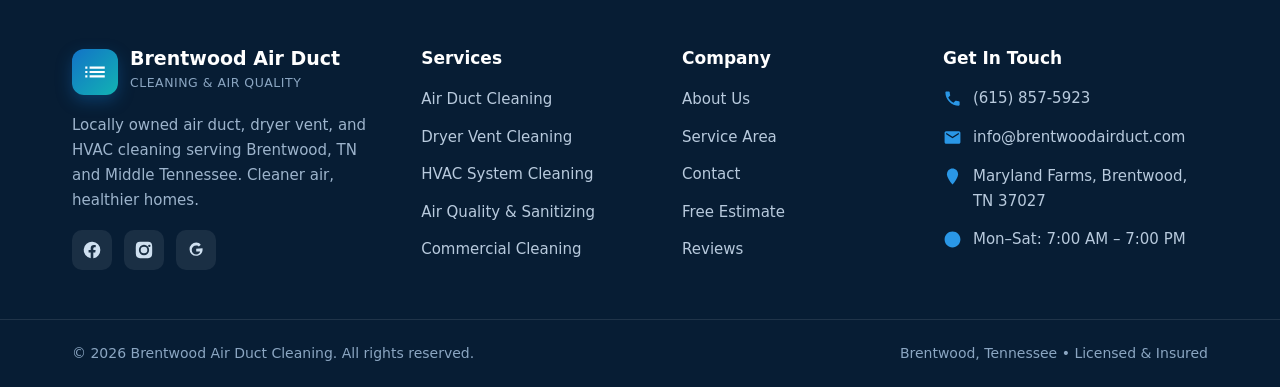
==== commit 3c3743d6: "Remove NADCA mentions and update to 25+ years in business Co-Authored-By: Claude Opus 5.5 <noreply@a" ====
--- a/index.html
+++ b/index.html
@@ -110,7 +110,7 @@
       <div class="hero-copy">
         <span class="hero-badge">
           <svg width="16" height="16" viewBox="0 0 24 24" fill="currentColor"><path d="M12 1 3 5v6c0 5.55 3.84 10.74 9 12 5.16-1.26 9-6.45 9-12V5l-9-4zm-1 14-4-4 1.41-1.41L11 12.17l4.59-4.58L17 9l-6 6z"/></svg>
-          Certified &amp; Insured • NADCA Standards
+          Certified &amp; Insured • 25+ Years in Business
         </span>
         <h1>Breathe <span>Cleaner Air</span> in Your Brentwood Home</h1>
         <p class="lead">Brentwood Air Duct Cleaning removes dust, allergens, and debris from your air ducts and dryer vents — so your family breathes easier and your HVAC runs efficiently all year long.</p>
@@ -140,7 +140,7 @@
   <!-- Trust bar -->
   <div class="trustbar">
     <div class="container">
-      <div class="trust-stat"><b>15+</b><span>Years of Experience</span></div>
+      <div class="trust-stat"><b>25+</b><span>Years in Business</span></div>
       <div class="trust-stat"><b>4,000+</b><span>Homes Cleaned</span></div>
       <div class="trust-stat"><b>4.9★</b><span>Average Rating</span></div>
       <div class="trust-stat"><b>100%</b><span>Satisfaction Guarantee</span></div>
@@ -249,7 +249,7 @@
         <ul class="feature-list">
           <li>
             <span class="fi"><svg viewBox="0 0 24 24" fill="currentColor"><path d="M12 1 3 5v6c0 5.55 3.84 10.74 9 12 5.16-1.26 9-6.45 9-12V5z"/></svg></span>
-            <div><b>Certified Technicians</b><span>Trained to NADCA industry standards for a thorough, safe clean.</span></div>
+            <div><b>Certified Technicians</b><span>Trained to strict industry standards for a thorough, safe clean.</span></div>
           </li>
           <li>
             <span class="fi"><svg viewBox="0 0 24 24" fill="currentColor"><path d="M11.8 10.9c-2.27-.59-3-1.2-3-2.15 0-1.09 1.01-1.85 2.7-1.85 1.78 0 2.44.85 2.5 2.1h2.21c-.07-1.72-1.12-3.3-3.21-3.81V3h-3v2.16c-1.94.42-3.5 1.68-3.5 3.61 0 2.31 1.91 3.46 4.7 4.13 2.5.6 3 1.48 3 2.41 0 .69-.49 1.79-2.7 1.79-2.06 0-2.87-.92-2.98-2.1h-2.2c.12 2.19 1.76 3.42 3.68 3.83V21h3v-2.15c1.95-.37 3.5-1.5 3.5-3.55 0-2.84-2.43-3.81-4.7-4.4z"/></svg></span>
@@ -391,7 +391,7 @@
           <button class="faq-q">How often should I have my air ducts cleaned?
             <svg class="ico" viewBox="0 0 24 24" fill="currentColor"><path d="M19 13h-6v6h-2v-6H5v-2h6V5h2v6h6v2z"/></svg>
           </button>
-          <div class="faq-a"><p>The NADCA recommends cleaning residential air ducts every 3 to 5 years. Homes with pets, allergy sufferers, recent renovations, or smokers may benefit from more frequent cleaning.</p></div>
+          <div class="faq-a"><p>Industry guidelines recommend cleaning residential air ducts every 3 to 5 years. Homes with pets, allergy sufferers, recent renovations, or smokers may benefit from more frequent cleaning.</p></div>
         </div>
         <div class="faq-item">
           <button class="faq-q">How long does a typical duct cleaning take?
--- a/css/styles.css
+++ b/css/styles.css
@@ -140,7 +140,7 @@
     url("../images/hero.svg") center/cover no-repeat;
   overflow: hidden;
 }
-.hero-grid { display: grid; grid-template-columns: 1.15fr .85fr; gap: 48px; align-items: center; }
+.hero-grid { display: grid; grid-template-columns: 2fr 3fr; gap: 48px; align-items: center; }
 .hero-badge {
   display: inline-flex; align-items: center; gap: 8px;
   background: rgba(255,255,255,.14); border: 1px solid rgba(255,255,255,.28);
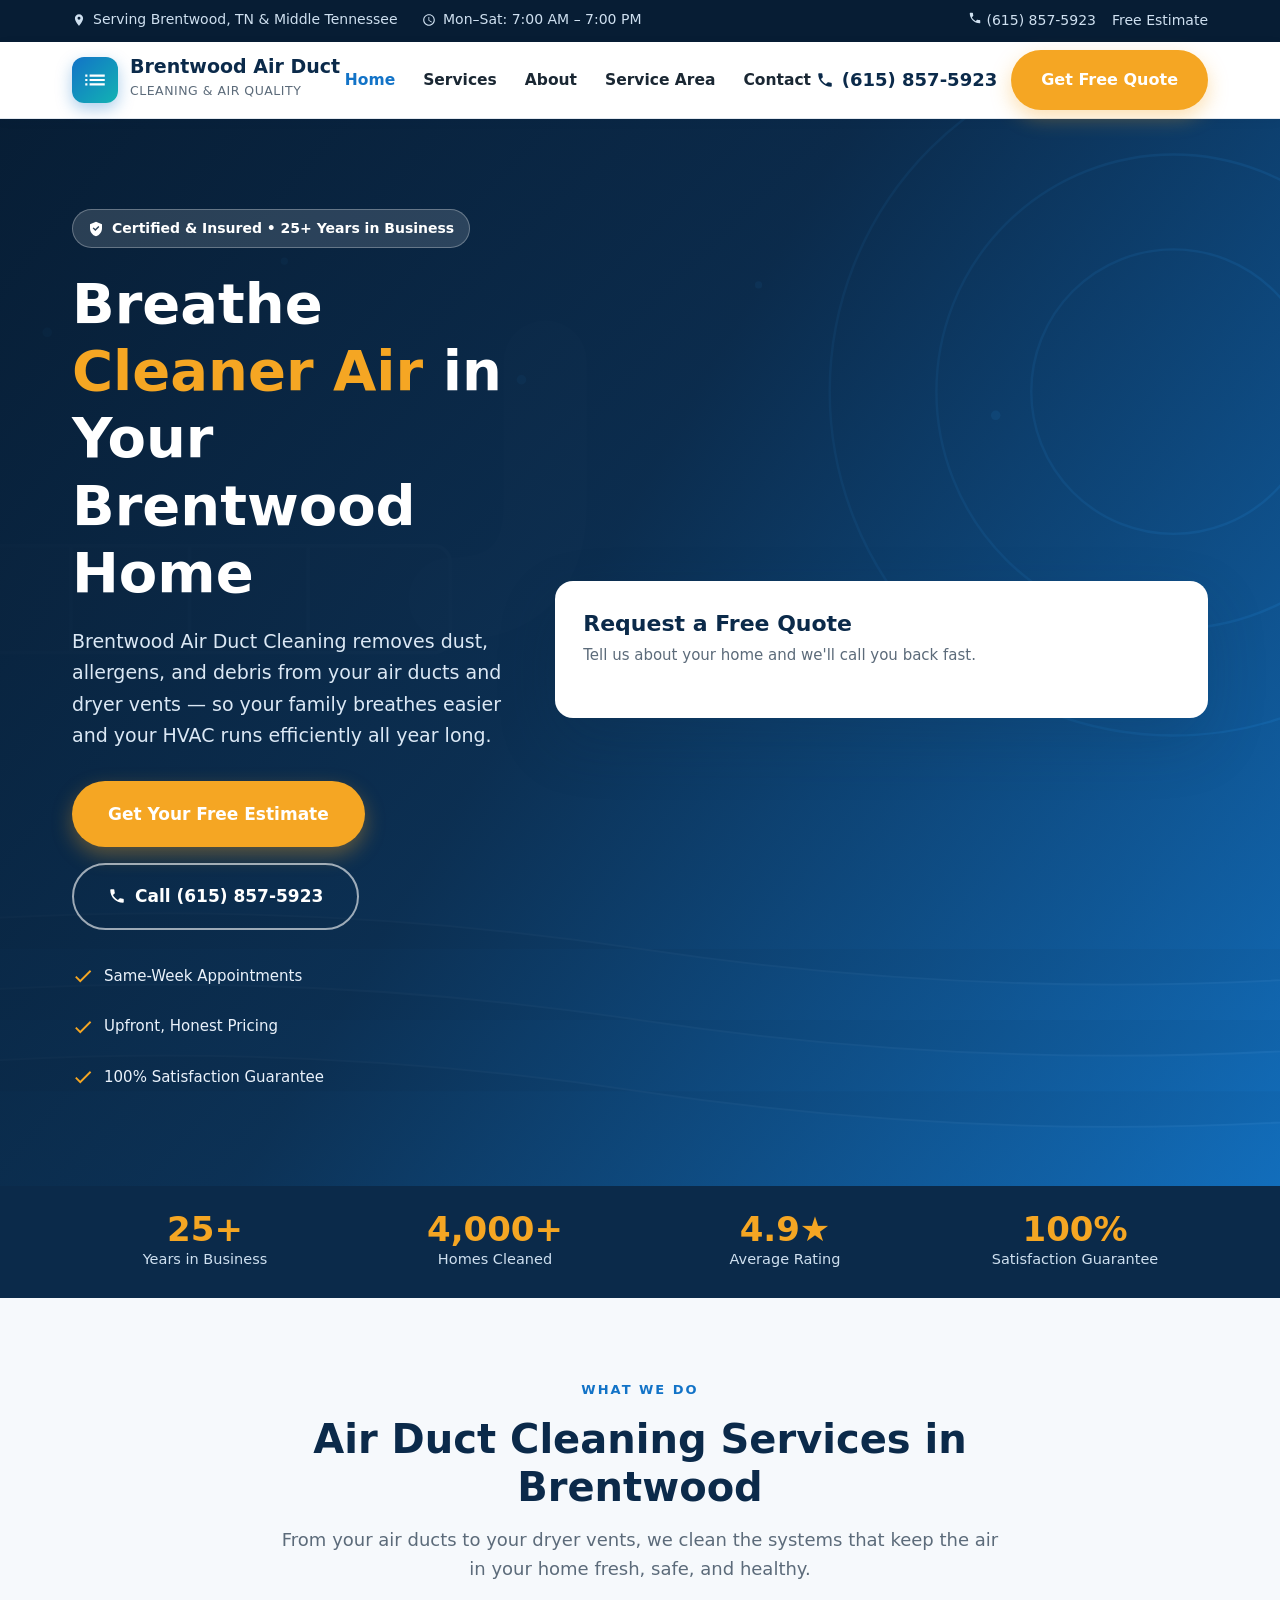
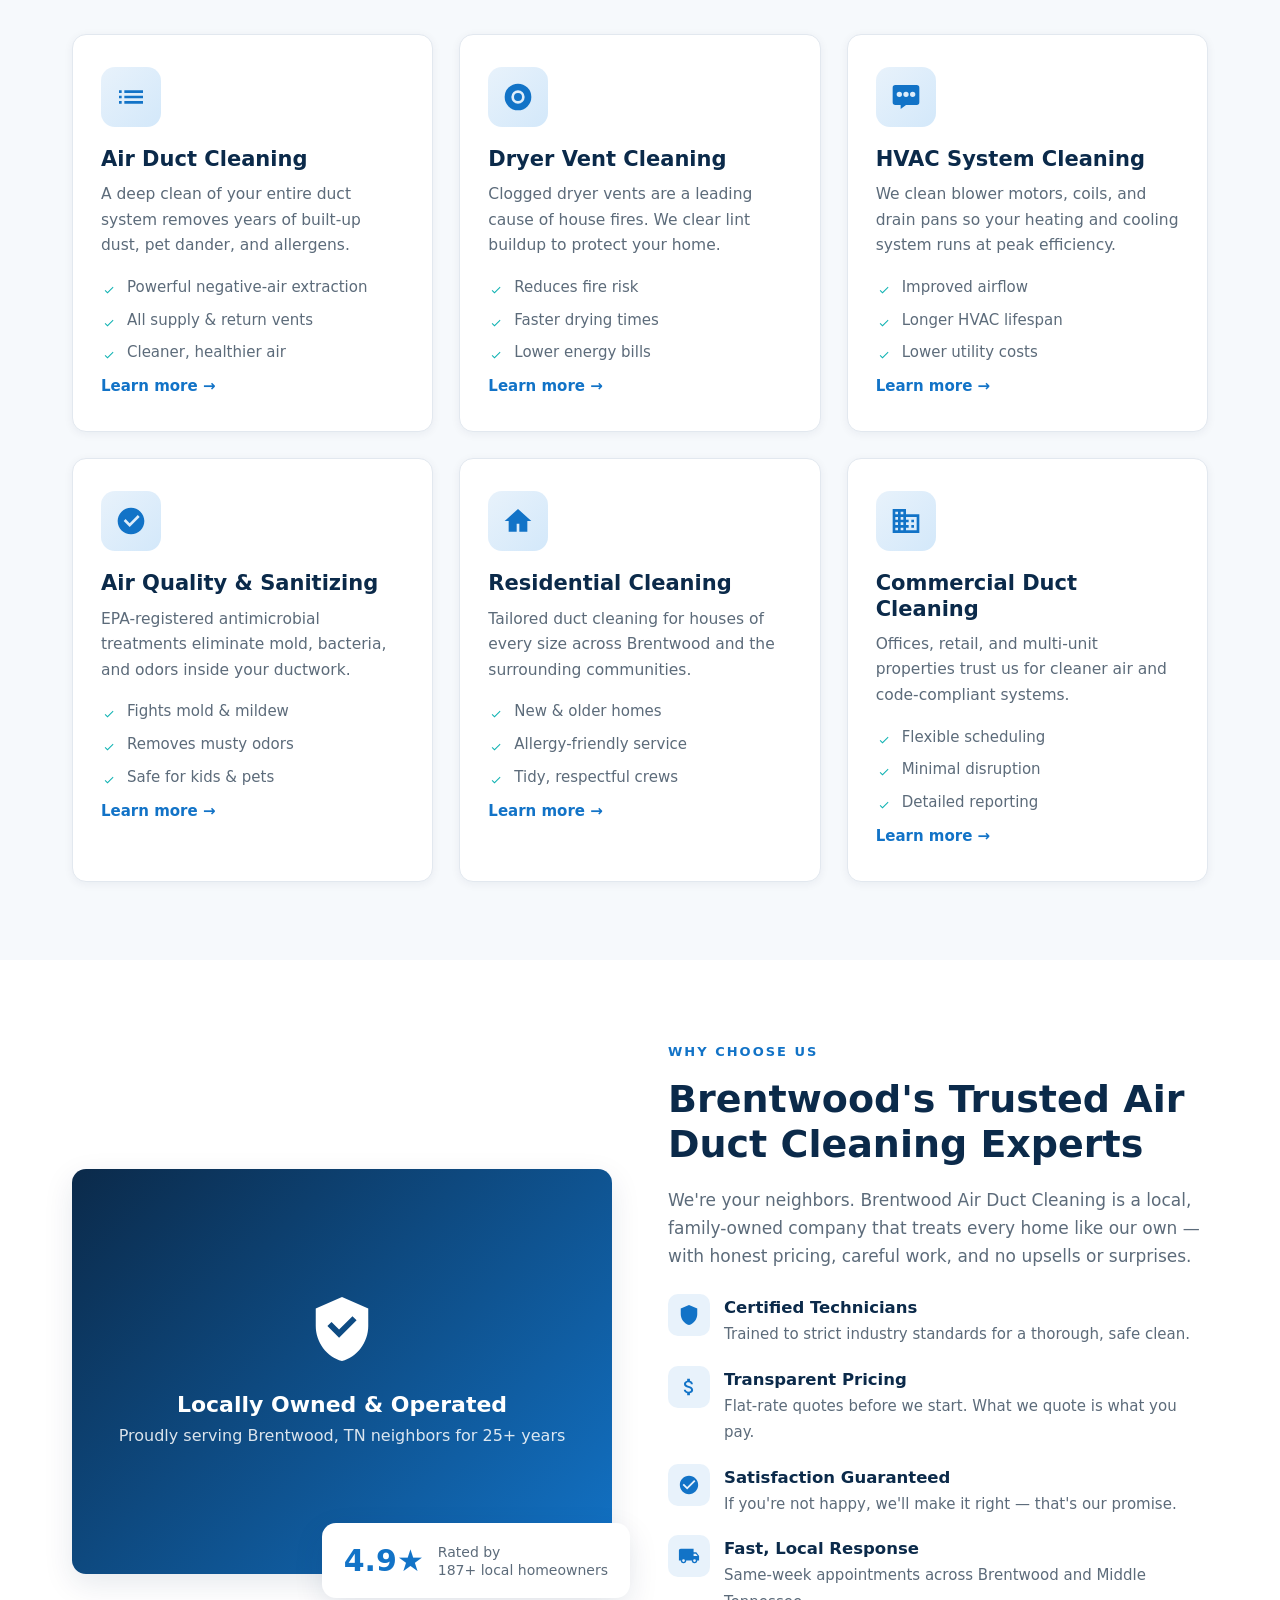
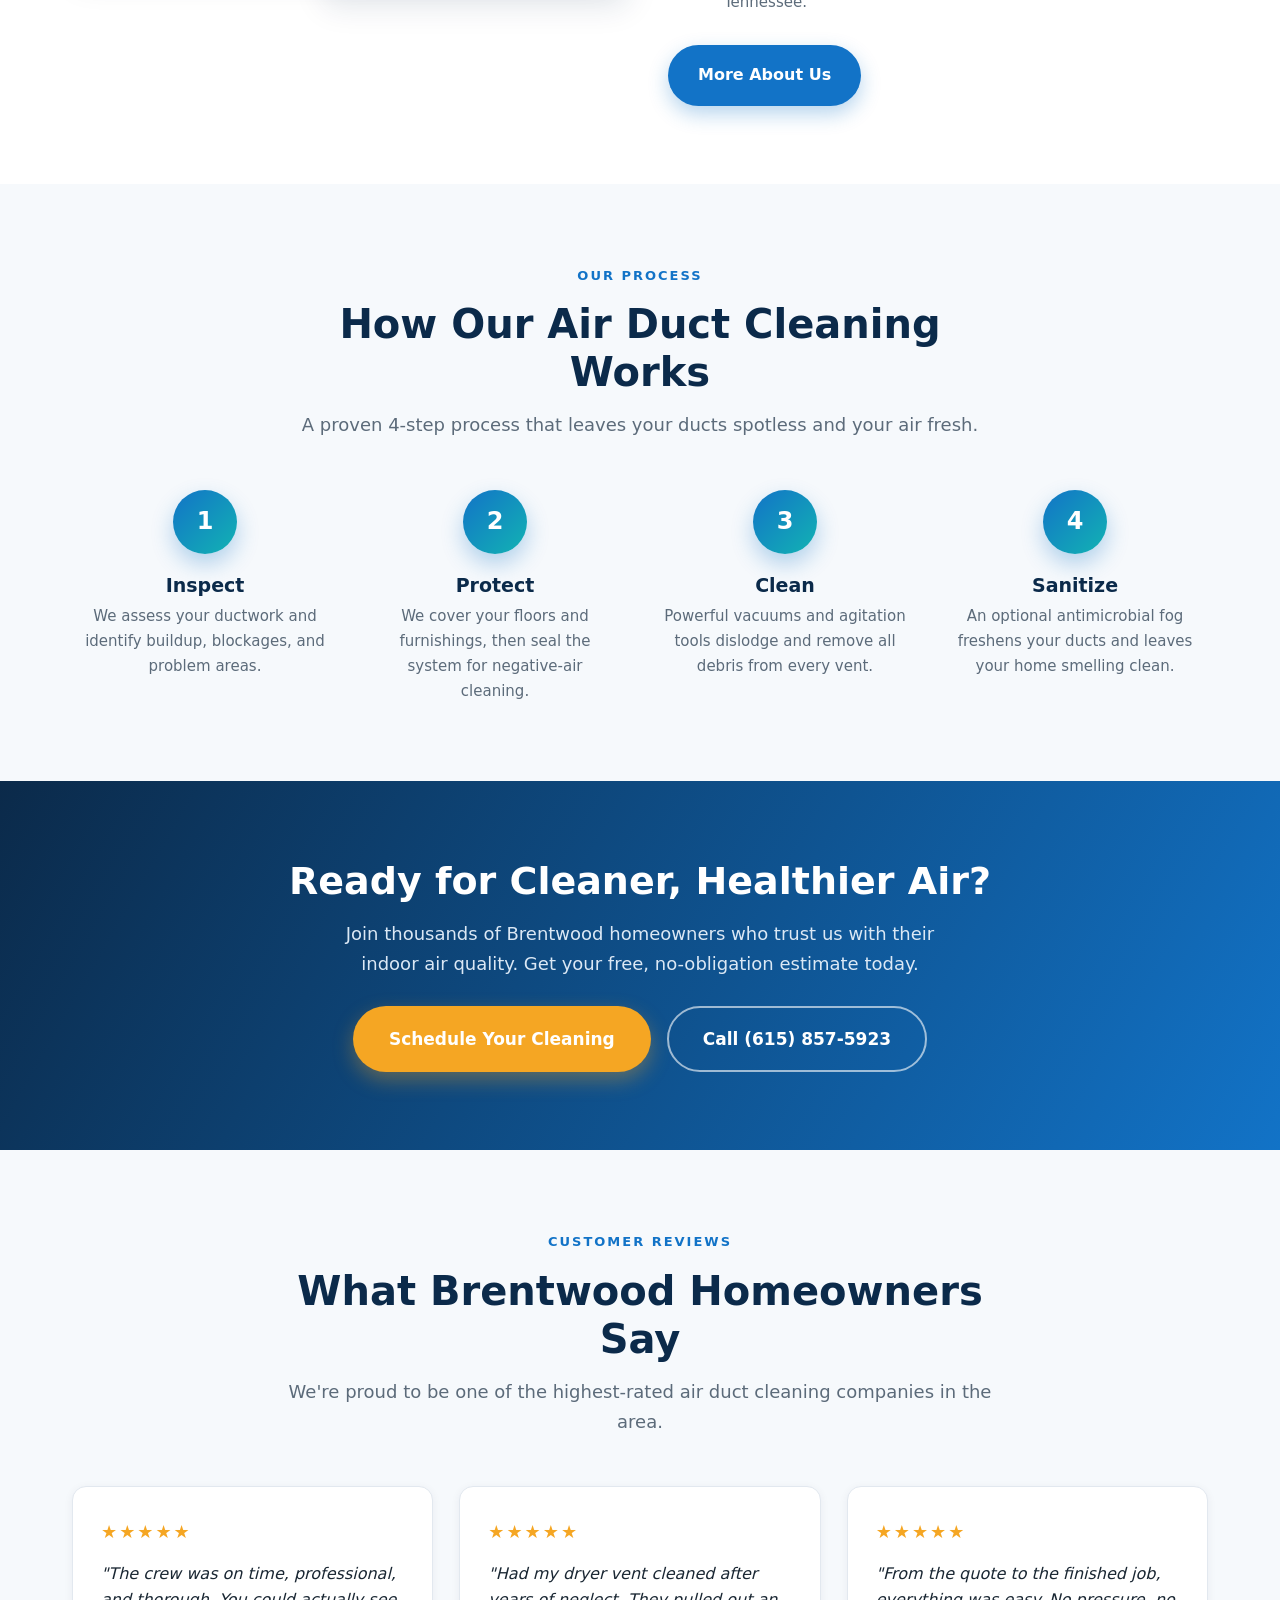
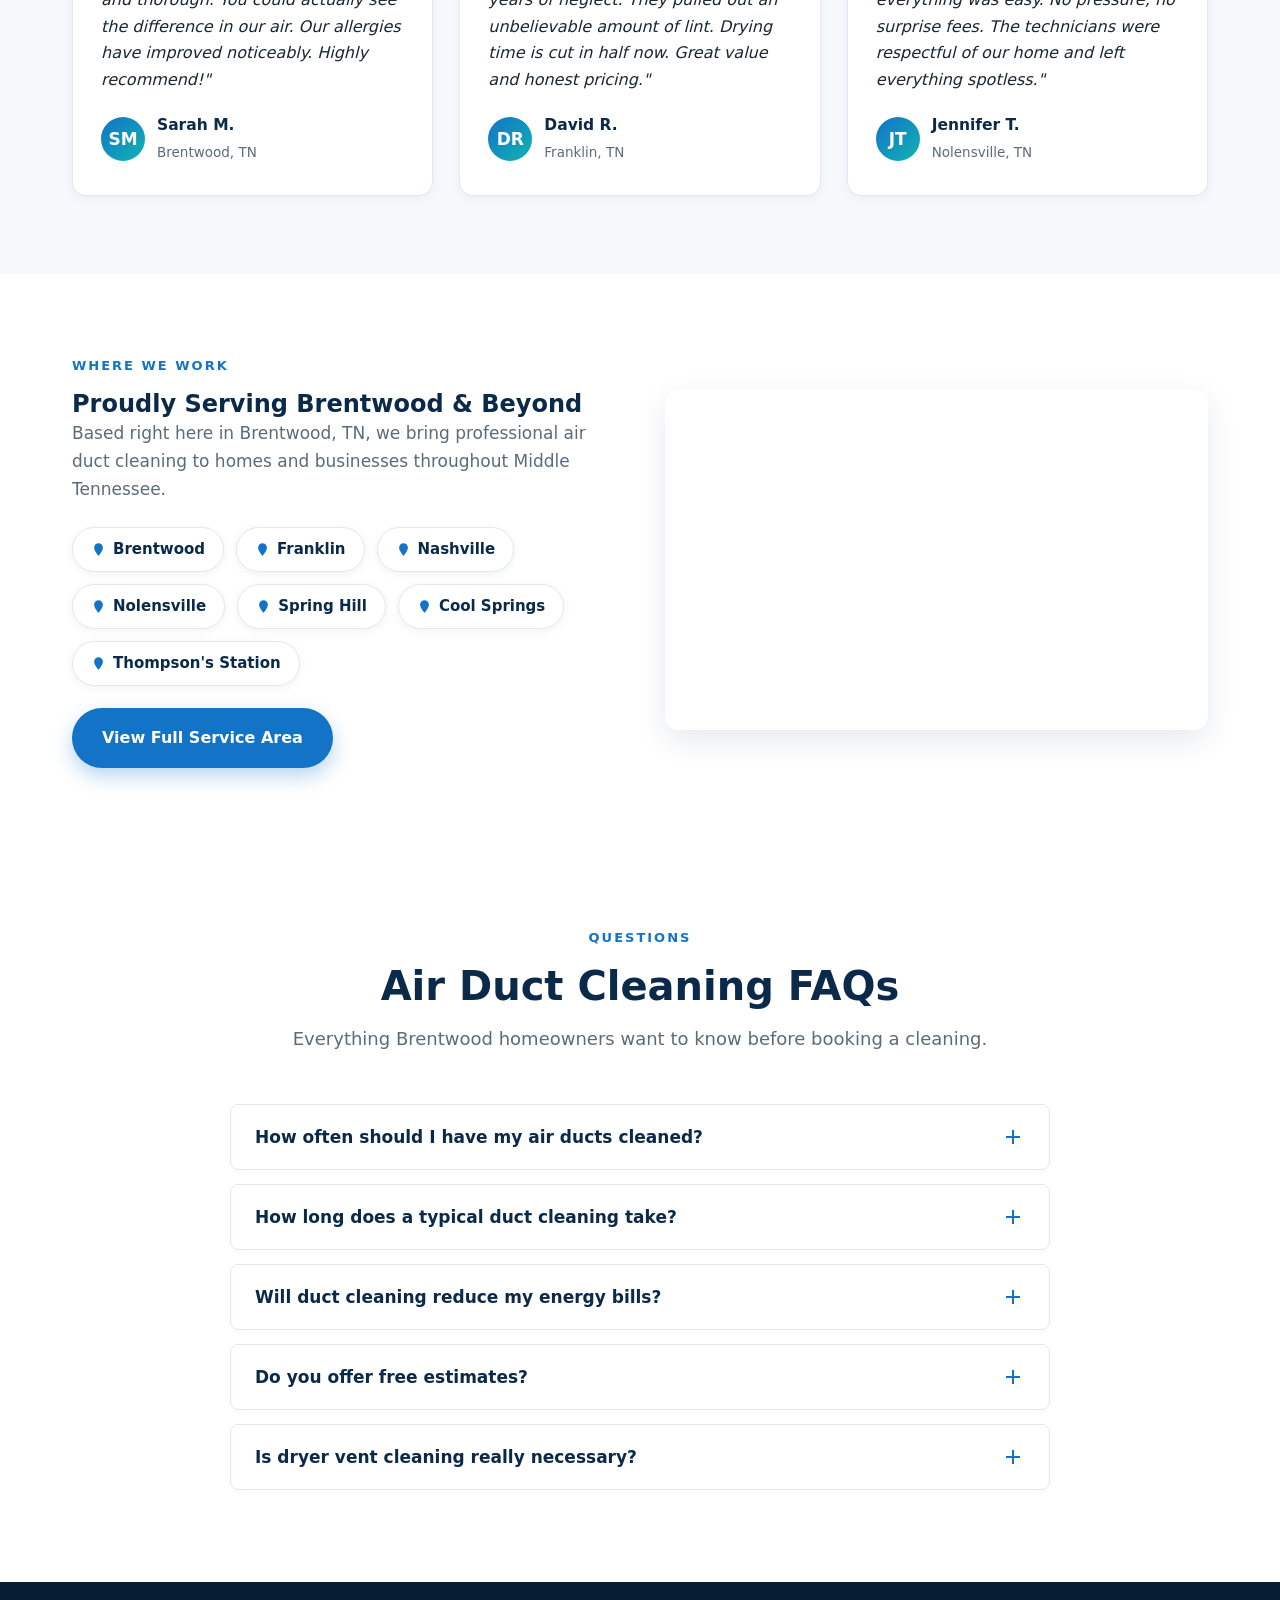
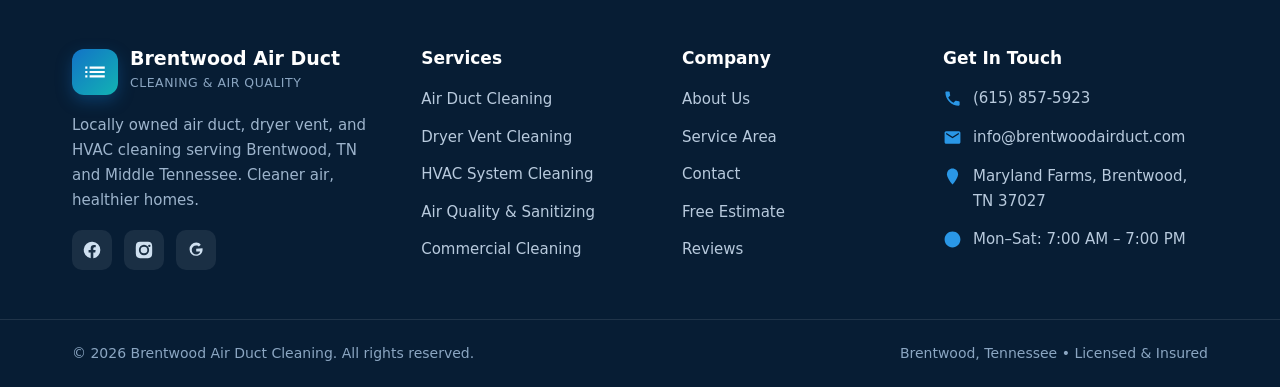
==== commit ae546c3e: "Replace remaining 'since 2009' references with 25+ years Co-Authored-By: Claude Opus 5.5 <noreply@an" ====
--- a/index.html
+++ b/index.html
@@ -234,7 +234,7 @@
           <div>
             <svg width="70" height="70" viewBox="0 0 24 24" fill="currentColor" style="margin:0 auto 14px;"><path d="M12 1 3 5v6c0 5.55 3.84 10.74 9 12 5.16-1.26 9-6.45 9-12V5l-9-4zm-1 14-4-4 1.41-1.41L11 12.17l4.59-4.58L17 9l-6 6z"/></svg>
             <b style="font-size:22px;display:block;">Locally Owned &amp; Operated</b>
-            <span style="opacity:.85;">Proudly serving Brentwood, TN neighbors since 2009</span>
+            <span style="opacity:.85;">Proudly serving Brentwood, TN neighbors for 25+ years</span>
           </div>
         </div>
         <div class="badge-float">
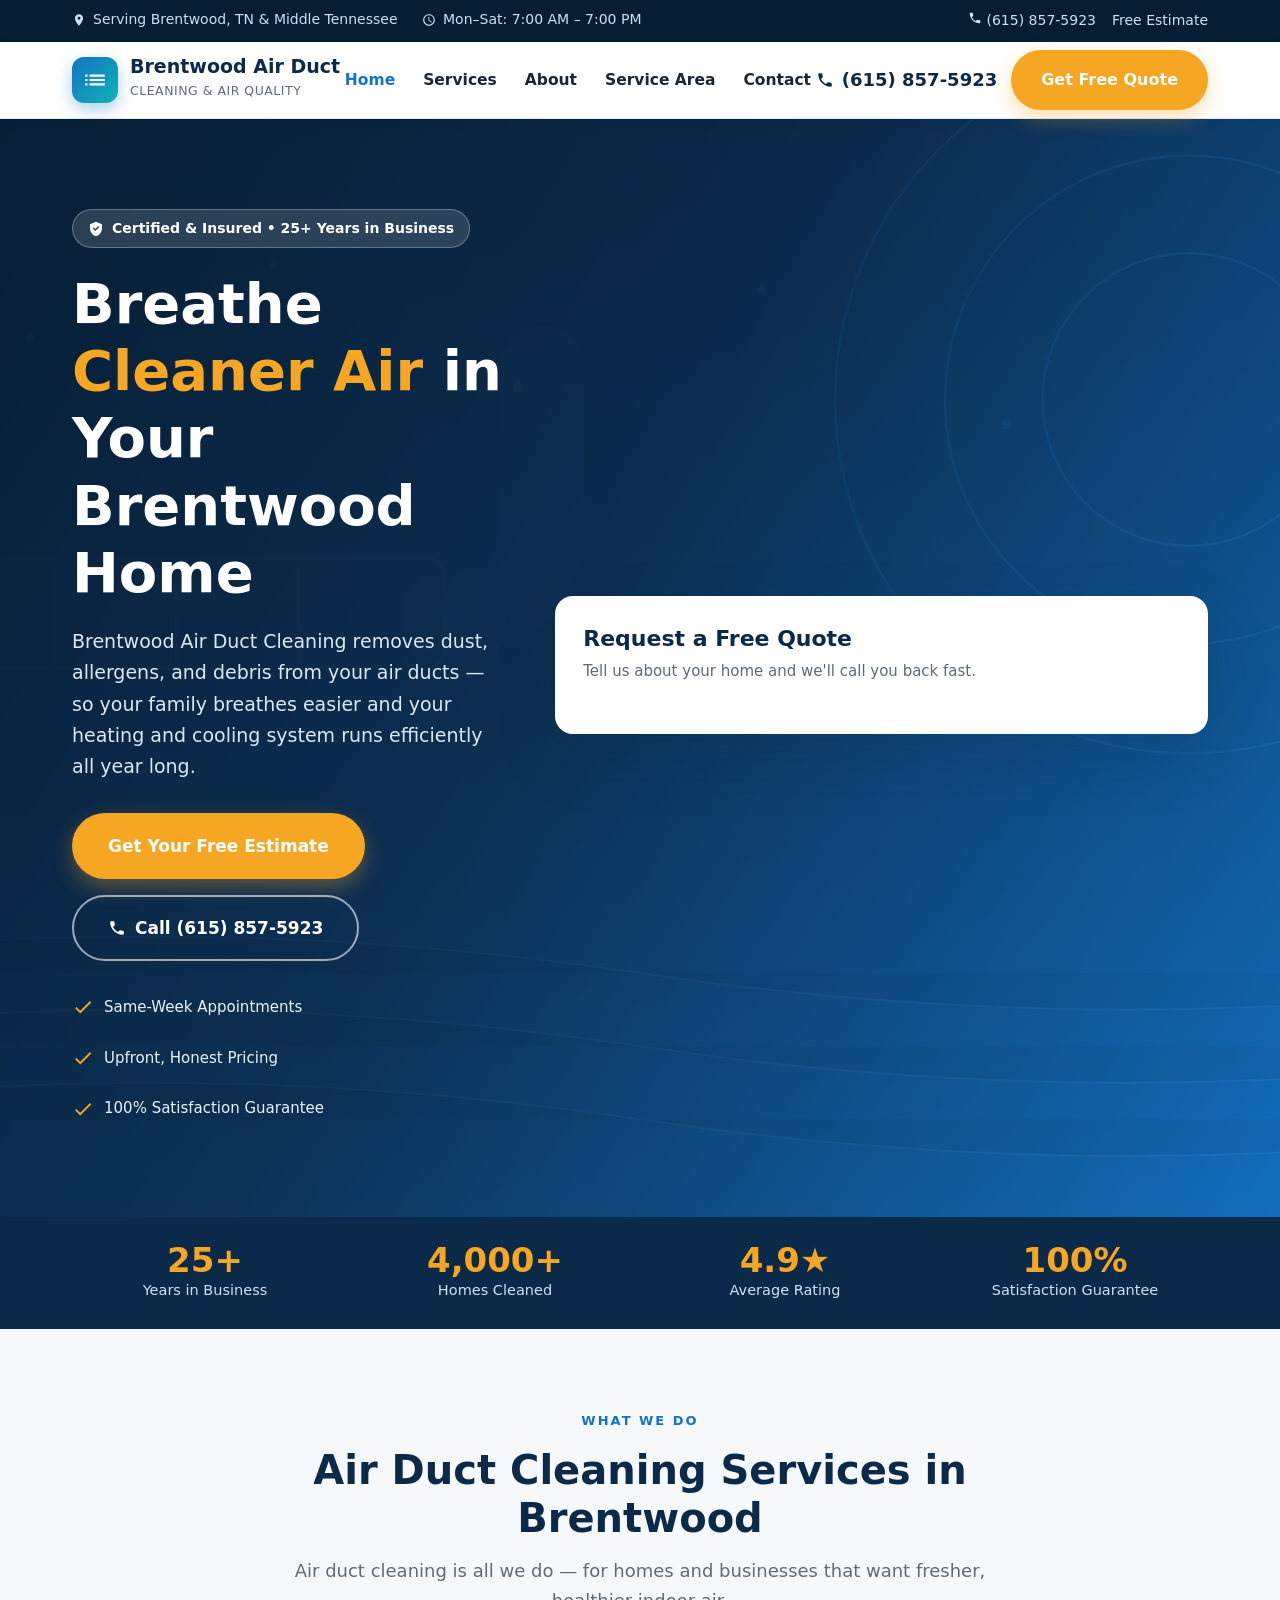
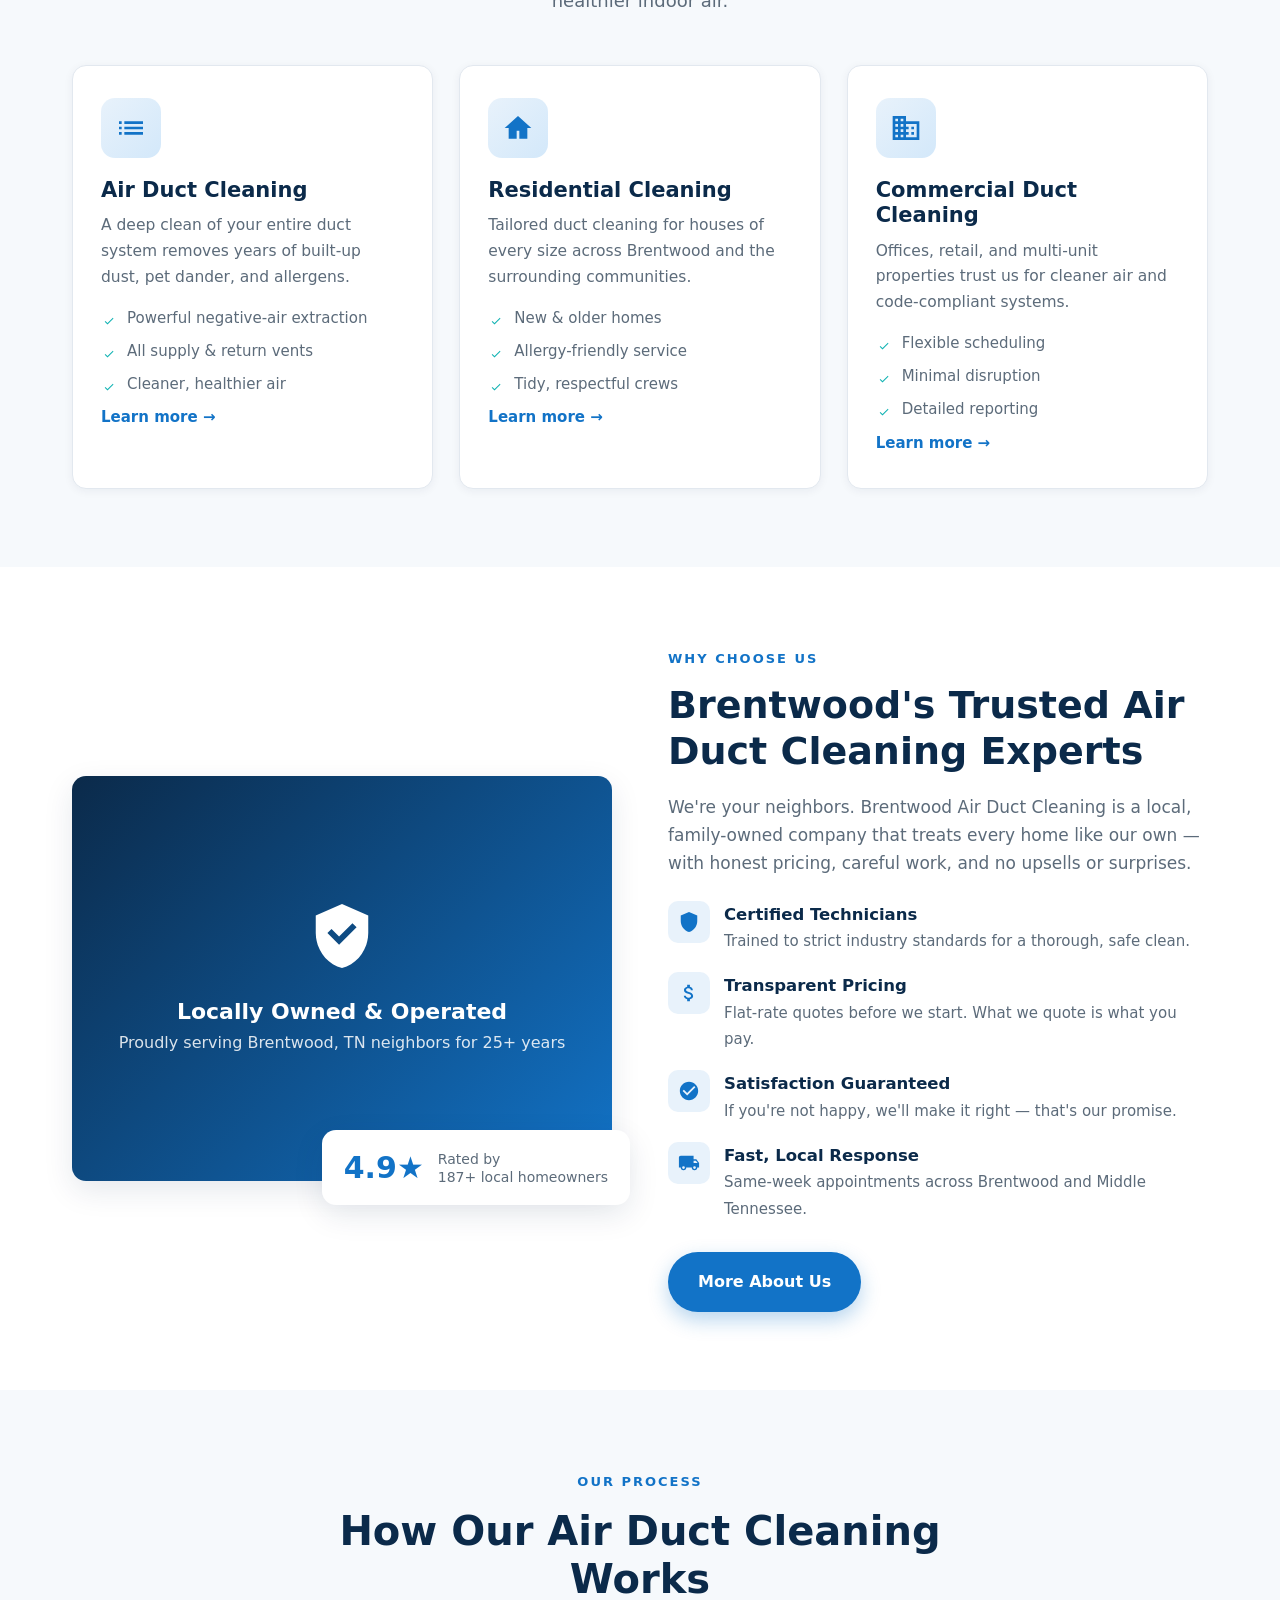
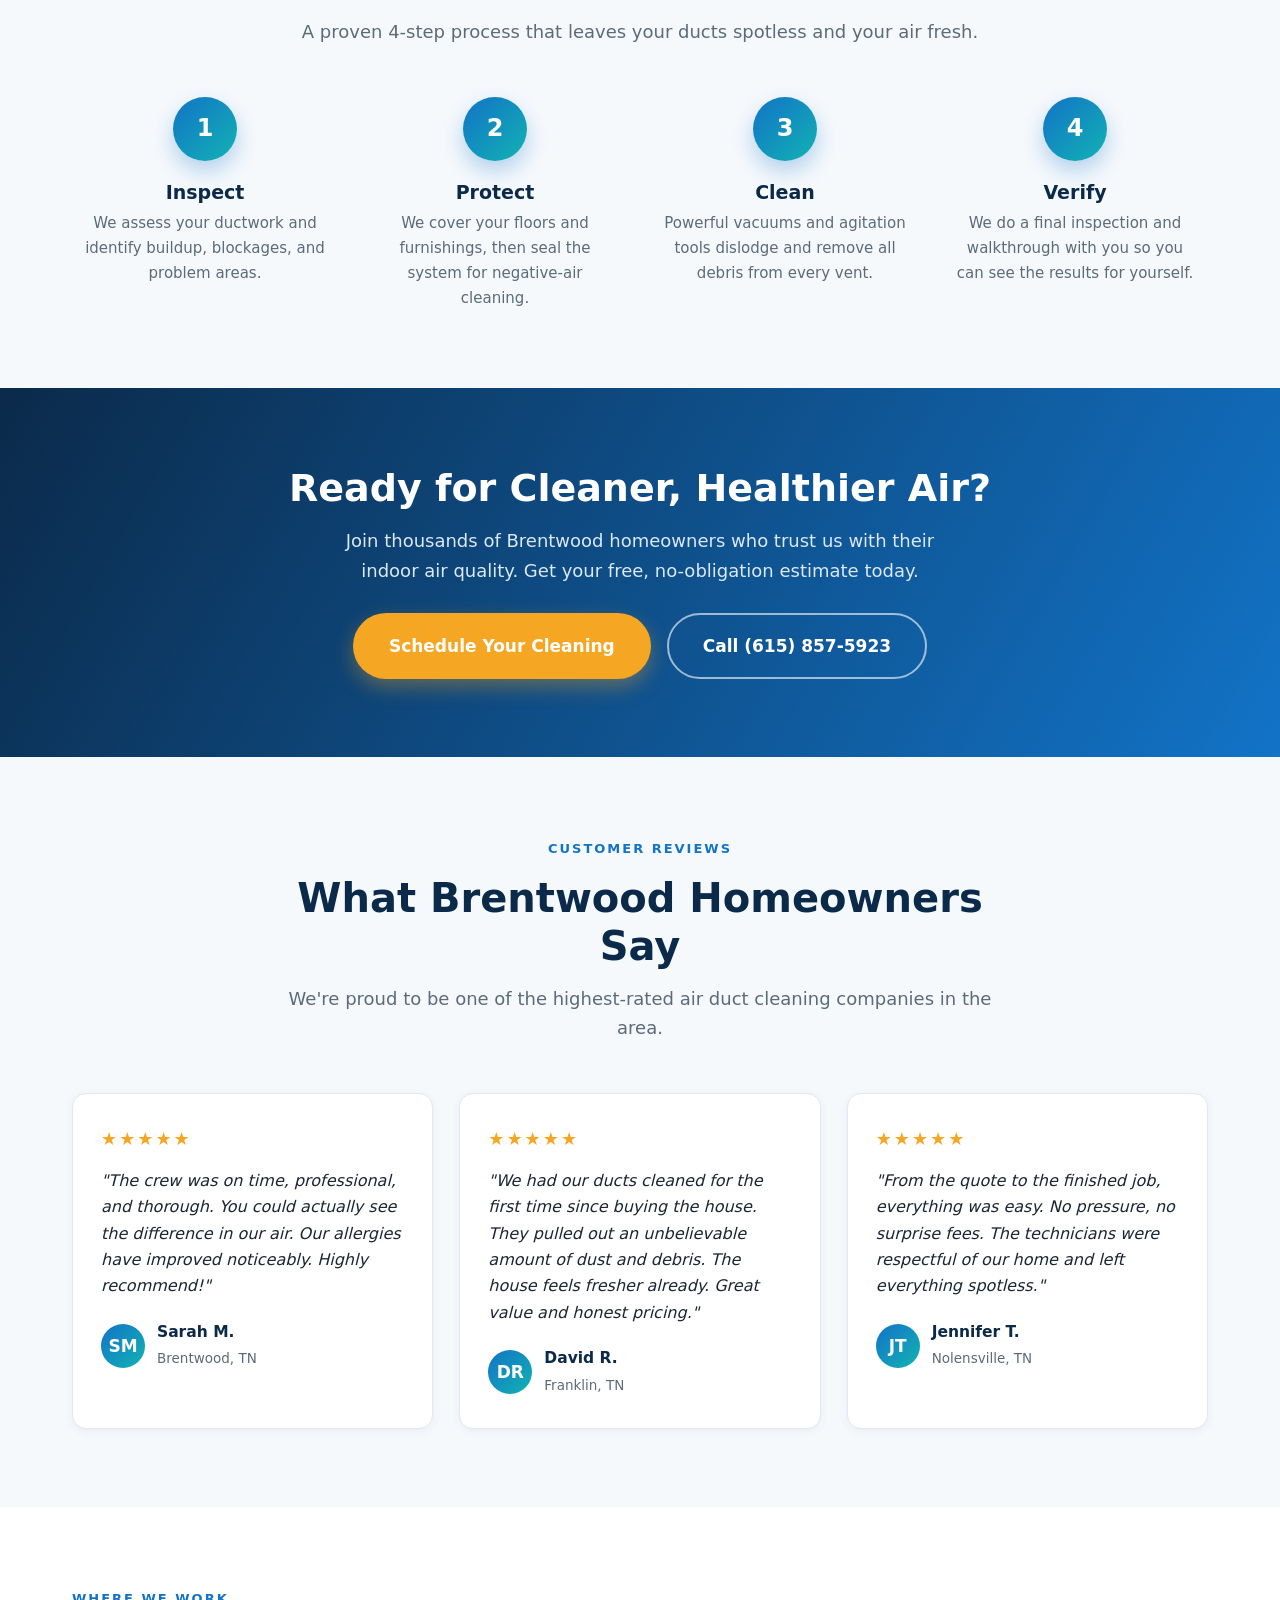
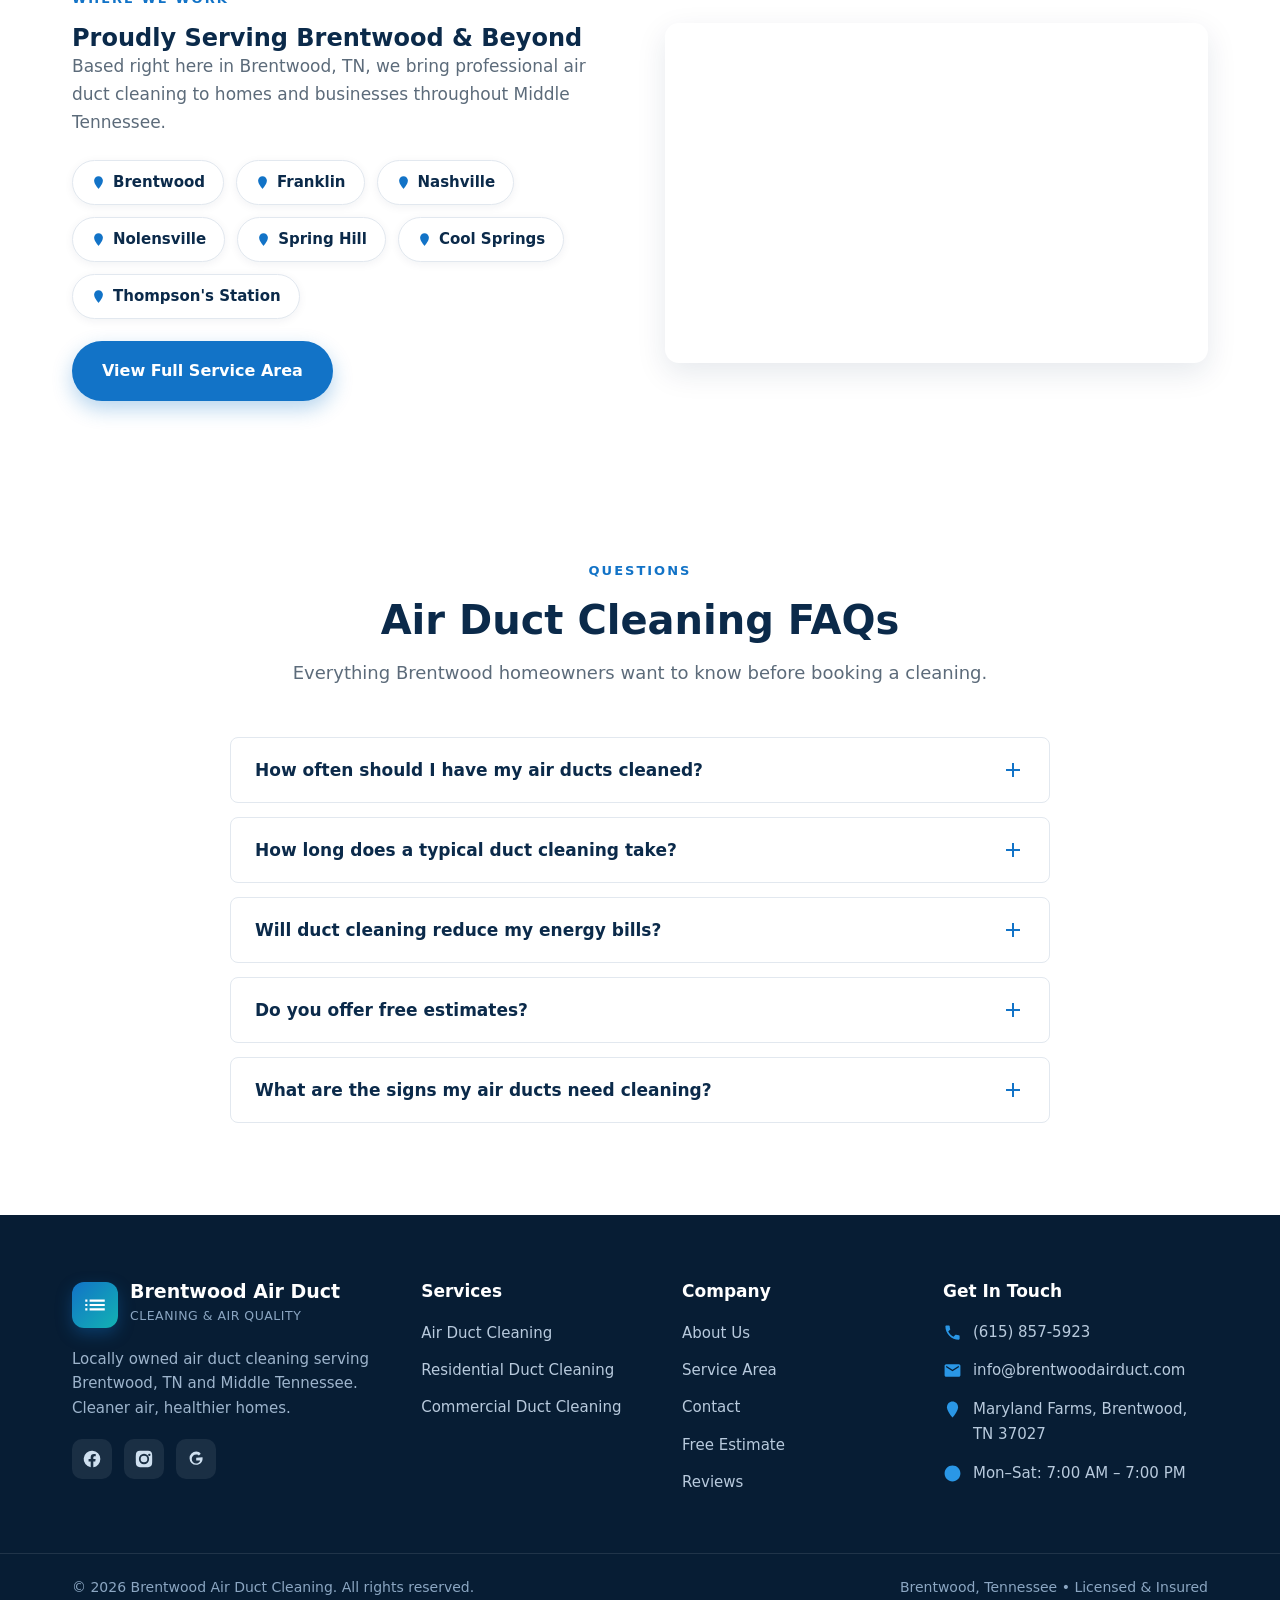
==== commit 31d4f82a: "Focus site on air duct cleaning only Remove dryer vent, HVAC system, and air quality/sanitizing serv" ====
--- a/index.html
+++ b/index.html
@@ -3,17 +3,17 @@
 <head>
   <meta charset="UTF-8" />
   <meta name="viewport" content="width=device-width, initial-scale=1.0" />
-  <title>Brentwood Air Duct Cleaning | Air Duct &amp; Dryer Vent Cleaning in Brentwood, TN</title>
-  <meta name="description" content="Professional air duct cleaning in Brentwood, TN. Brentwood Air Duct Cleaning improves your indoor air quality with certified duct, dryer vent & HVAC cleaning. Free estimates — call (615) 857-5923." />
-  <meta name="keywords" content="air duct cleaning Brentwood TN, duct cleaning Brentwood, dryer vent cleaning Brentwood, HVAC cleaning Brentwood Tennessee, indoor air quality Brentwood" />
-  <link rel="canonical" href="https://www.brentwoodairduct.com/" />
+  <title>Brentwood Air Duct Cleaning | Professional Air Duct Cleaning in Brentwood, TN</title>
+  <meta name="description" content="Professional air duct cleaning in Brentwood, TN. Brentwood Air Duct Cleaning improves your indoor air quality with thorough residential & commercial duct cleaning. Free estimates — call (615) 857-5923." />
+  <meta name="keywords" content="air duct cleaning Brentwood TN, duct cleaning Brentwood, residential duct cleaning Brentwood, commercial duct cleaning Brentwood Tennessee, indoor air quality Brentwood" />
+  <link rel="canonical" href="https://brentwoodairduct.com/" />
   <meta name="robots" content="index, follow" />
 
   <!-- Open Graph -->
   <meta property="og:type" content="website" />
   <meta property="og:title" content="Brentwood Air Duct Cleaning | Breathe Cleaner Air in Brentwood, TN" />
-  <meta property="og:description" content="Certified air duct, dryer vent & HVAC cleaning serving Brentwood, TN and Middle Tennessee. Free estimates & same-week appointments." />
-  <meta property="og:url" content="https://www.brentwoodairduct.com/" />
+  <meta property="og:description" content="Professional residential & commercial air duct cleaning serving Brentwood, TN and Middle Tennessee. Free estimates & same-week appointments." />
+  <meta property="og:url" content="https://brentwoodairduct.com/" />
 
   <link rel="icon" href="/images/favicon.svg" type="image/svg+xml" />
   <link rel="stylesheet" href="/css/styles.css" />
@@ -24,10 +24,10 @@
     "@context": "https://schema.org",
     "@type": "HVACBusiness",
     "name": "Brentwood Air Duct Cleaning",
-    "image": "https://www.brentwoodairduct.com/images/hero.svg",
-    "description": "Professional air duct, dryer vent and HVAC system cleaning serving Brentwood, TN and surrounding Middle Tennessee communities.",
-    "@id": "https://www.brentwoodairduct.com/",
-    "url": "https://www.brentwoodairduct.com/",
+    "image": "https://brentwoodairduct.com/images/hero.svg",
+    "description": "Professional residential and commercial air duct cleaning serving Brentwood, TN and surrounding Middle Tennessee communities.",
+    "@id": "https://brentwoodairduct.com/",
+    "url": "https://brentwoodairduct.com/",
     "telephone": "+1-615-857-5923",
     "priceRange": "$$",
     "address": {
@@ -113,7 +113,7 @@
           Certified &amp; Insured • 25+ Years in Business
         </span>
         <h1>Breathe <span>Cleaner Air</span> in Your Brentwood Home</h1>
-        <p class="lead">Brentwood Air Duct Cleaning removes dust, allergens, and debris from your air ducts and dryer vents — so your family breathes easier and your HVAC runs efficiently all year long.</p>
+        <p class="lead">Brentwood Air Duct Cleaning removes dust, allergens, and debris from your air ducts — so your family breathes easier and your heating and cooling system runs efficiently all year long.</p>
         <div class="hero-actions">
           <a href="/contact/" class="btn btn-primary btn-lg">Get Your Free Estimate</a>
           <a href="tel:+16158575923" class="btn btn-outline btn-lg">
@@ -153,7 +153,7 @@
       <div class="section-head">
         <span class="eyebrow">What We Do</span>
         <h2>Air Duct Cleaning Services in Brentwood</h2>
-        <p>From your air ducts to your dryer vents, we clean the systems that keep the air in your home fresh, safe, and healthy.</p>
+        <p>Air duct cleaning is all we do — for homes and businesses that want fresher, healthier indoor air.</p>
       </div>
       <div class="cards">
         <div class="card">
@@ -166,39 +166,6 @@
             <li>Cleaner, healthier air</li>
           </ul>
           <a href="/services/#air-duct" class="card-link">Learn more →</a>
-        </div>
-        <div class="card">
-          <div class="card-icon"><svg viewBox="0 0 24 24" fill="currentColor"><path d="M12 2a10 10 0 1 0 10 10A10 10 0 0 0 12 2zm0 15a5 5 0 1 1 5-5 5 5 0 0 1-5 5zm0-8a3 3 0 1 0 3 3 3 3 0 0 0-3-3z"/></svg></div>
-          <h3>Dryer Vent Cleaning</h3>
-          <p>Clogged dryer vents are a leading cause of house fires. We clear lint buildup to protect your home.</p>
-          <ul>
-            <li>Reduces fire risk</li>
-            <li>Faster drying times</li>
-            <li>Lower energy bills</li>
-          </ul>
-          <a href="/services/#dryer-vent" class="card-link">Learn more →</a>
-        </div>
-        <div class="card">
-          <div class="card-icon"><svg viewBox="0 0 24 24" fill="currentColor"><path d="M20 3H4a2 2 0 0 0-2 2v11a2 2 0 0 0 2 2h4v3l4-3h8a2 2 0 0 0 2-2V5a2 2 0 0 0-2-2zM7 12a2 2 0 1 1 2-2 2 2 0 0 1-2 2zm5 0a2 2 0 1 1 2-2 2 2 0 0 1-2 2zm5 0a2 2 0 1 1 2-2 2 2 0 0 1-2 2z"/></svg></div>
-          <h3>HVAC System Cleaning</h3>
-          <p>We clean blower motors, coils, and drain pans so your heating and cooling system runs at peak efficiency.</p>
-          <ul>
-            <li>Improved airflow</li>
-            <li>Longer HVAC lifespan</li>
-            <li>Lower utility costs</li>
-          </ul>
-          <a href="/services/#hvac" class="card-link">Learn more →</a>
-        </div>
-        <div class="card">
-          <div class="card-icon"><svg viewBox="0 0 24 24" fill="currentColor"><path d="M12 2C6.48 2 2 6.48 2 12s4.48 10 10 10 10-4.48 10-10S17.52 2 12 2zm-1 14.5-4.5-4.5 1.41-1.41L11 13.67l6.09-6.09L18.5 9z"/></svg></div>
-          <h3>Air Quality &amp; Sanitizing</h3>
-          <p>EPA-registered antimicrobial treatments eliminate mold, bacteria, and odors inside your ductwork.</p>
-          <ul>
-            <li>Fights mold &amp; mildew</li>
-            <li>Removes musty odors</li>
-            <li>Safe for kids &amp; pets</li>
-          </ul>
-          <a href="/services/#air-quality" class="card-link">Learn more →</a>
         </div>
         <div class="card">
           <div class="card-icon"><svg viewBox="0 0 24 24" fill="currentColor"><path d="M12 3 2 12h3v8h6v-6h2v6h6v-8h3L12 3z"/></svg></div>
@@ -295,8 +262,8 @@
         </div>
         <div class="step">
           <div class="step-num">4</div>
-          <h3>Sanitize</h3>
-          <p>An optional antimicrobial fog freshens your ducts and leaves your home smelling clean.</p>
+          <h3>Verify</h3>
+          <p>We do a final inspection and walkthrough with you so you can see the results for yourself.</p>
         </div>
       </div>
     </div>
@@ -333,7 +300,7 @@
         </div>
         <div class="review">
           <div class="stars">★★★★★</div>
-          <p>"Had my dryer vent cleaned after years of neglect. They pulled out an unbelievable amount of lint. Drying time is cut in half now. Great value and honest pricing."</p>
+          <p>"We had our ducts cleaned for the first time since buying the house. They pulled out an unbelievable amount of dust and debris. The house feels fresher already. Great value and honest pricing."</p>
           <div class="review-author">
             <span class="avatar">DR</span>
             <div><b>David R.</b><span>Franklin, TN</span></div>
@@ -397,13 +364,13 @@
           <button class="faq-q">How long does a typical duct cleaning take?
             <svg class="ico" viewBox="0 0 24 24" fill="currentColor"><path d="M19 13h-6v6h-2v-6H5v-2h6V5h2v6h6v2z"/></svg>
           </button>
-          <div class="faq-a"><p>Most residential air duct cleanings take between 2 and 4 hours, depending on the size of your home and the number of vents and HVAC units. We'll give you an accurate time estimate with your quote.</p></div>
+          <div class="faq-a"><p>Most residential air duct cleanings take between 2 and 4 hours, depending on the size of your home and the number of vents and systems. We'll give you an accurate time estimate with your quote.</p></div>
         </div>
         <div class="faq-item">
           <button class="faq-q">Will duct cleaning reduce my energy bills?
             <svg class="ico" viewBox="0 0 24 24" fill="currentColor"><path d="M19 13h-6v6h-2v-6H5v-2h6V5h2v6h6v2z"/></svg>
           </button>
-          <div class="faq-a"><p>Yes — when your ducts and HVAC components are free of debris, air flows more freely and your system doesn't have to work as hard. Many homeowners see improved efficiency and lower heating and cooling costs.</p></div>
+          <div class="faq-a"><p>Yes — when your ducts are free of debris, air flows more freely and your system doesn't have to work as hard. Many homeowners see improved efficiency and lower heating and cooling costs.</p></div>
         </div>
         <div class="faq-item">
           <button class="faq-q">Do you offer free estimates?
@@ -412,10 +379,10 @@
           <div class="faq-a"><p>Absolutely. Every quote is free and comes with no obligation. Just call us at (615) 857-5923 or fill out our online form and we'll get right back to you.</p></div>
         </div>
         <div class="faq-item">
-          <button class="faq-q">Is dryer vent cleaning really necessary?
+          <button class="faq-q">What are the signs my air ducts need cleaning?
             <svg class="ico" viewBox="0 0 24 24" fill="currentColor"><path d="M19 13h-6v6h-2v-6H5v-2h6V5h2v6h6v2z"/></svg>
           </button>
-          <div class="faq-a"><p>Yes. Lint buildup in dryer vents causes thousands of house fires each year. Regular cleaning reduces fire risk, shortens drying times, and extends the life of your dryer. We recommend cleaning your dryer vent annually.</p></div>
+          <div class="faq-a"><p>Common signs include visible dust around vents, dust that returns soon after cleaning, musty smells when the system runs, worsening allergy symptoms, and uneven airflow between rooms. Ducts should also be cleaned after renovations or when moving into a new home.</p></div>
         </div>
       </div>
     </div>
@@ -434,7 +401,7 @@
             <span>Cleaning &amp; Air Quality</span>
           </span>
         </a>
-        <p>Locally owned air duct, dryer vent, and HVAC cleaning serving Brentwood, TN and Middle Tennessee. Cleaner air, healthier homes.</p>
+        <p>Locally owned air duct cleaning serving Brentwood, TN and Middle Tennessee. Cleaner air, healthier homes.</p>
         <div class="footer-social">
           <a href="#" aria-label="Facebook"><svg viewBox="0 0 24 24" fill="currentColor"><path d="M22 12a10 10 0 1 0-11.56 9.88v-6.99H7.9V12h2.54V9.8c0-2.5 1.49-3.89 3.78-3.89 1.09 0 2.24.2 2.24.2v2.46h-1.26c-1.24 0-1.63.77-1.63 1.56V12h2.78l-.44 2.89h-2.34v6.99A10 10 0 0 0 22 12z"/></svg></a>
           <a href="#" aria-label="Instagram"><svg viewBox="0 0 24 24" fill="currentColor"><path d="M12 2.16c3.2 0 3.58 0 4.85.07 3.25.15 4.77 1.69 4.92 4.92.06 1.27.07 1.65.07 4.85s0 3.58-.07 4.85c-.15 3.23-1.66 4.77-4.92 4.92-1.27.06-1.65.07-4.85.07s-3.58 0-4.85-.07c-3.26-.15-4.77-1.7-4.92-4.92-.06-1.27-.07-1.65-.07-4.85s0-3.58.07-4.85C2.38 3.92 3.9 2.38 7.15 2.23 8.42 2.17 8.8 2.16 12 2.16zm0 3.68a6.16 6.16 0 1 0 0 12.32 6.16 6.16 0 0 0 0-12.32zm0 10.16a4 4 0 1 1 0-8 4 4 0 0 1 0 8zm6.41-10.4a1.44 1.44 0 1 0 0 2.88 1.44 1.44 0 0 0 0-2.88z"/></svg></a>
@@ -445,10 +412,8 @@
         <h4>Services</h4>
         <ul class="footer-links">
           <li><a href="/services/#air-duct">Air Duct Cleaning</a></li>
-          <li><a href="/services/#dryer-vent">Dryer Vent Cleaning</a></li>
-          <li><a href="/services/#hvac">HVAC System Cleaning</a></li>
-          <li><a href="/services/#air-quality">Air Quality &amp; Sanitizing</a></li>
-          <li><a href="/services/#commercial">Commercial Cleaning</a></li>
+          <li><a href="/services/#residential">Residential Duct Cleaning</a></li>
+          <li><a href="/services/#commercial">Commercial Duct Cleaning</a></li>
         </ul>
       </div>
       <div>
